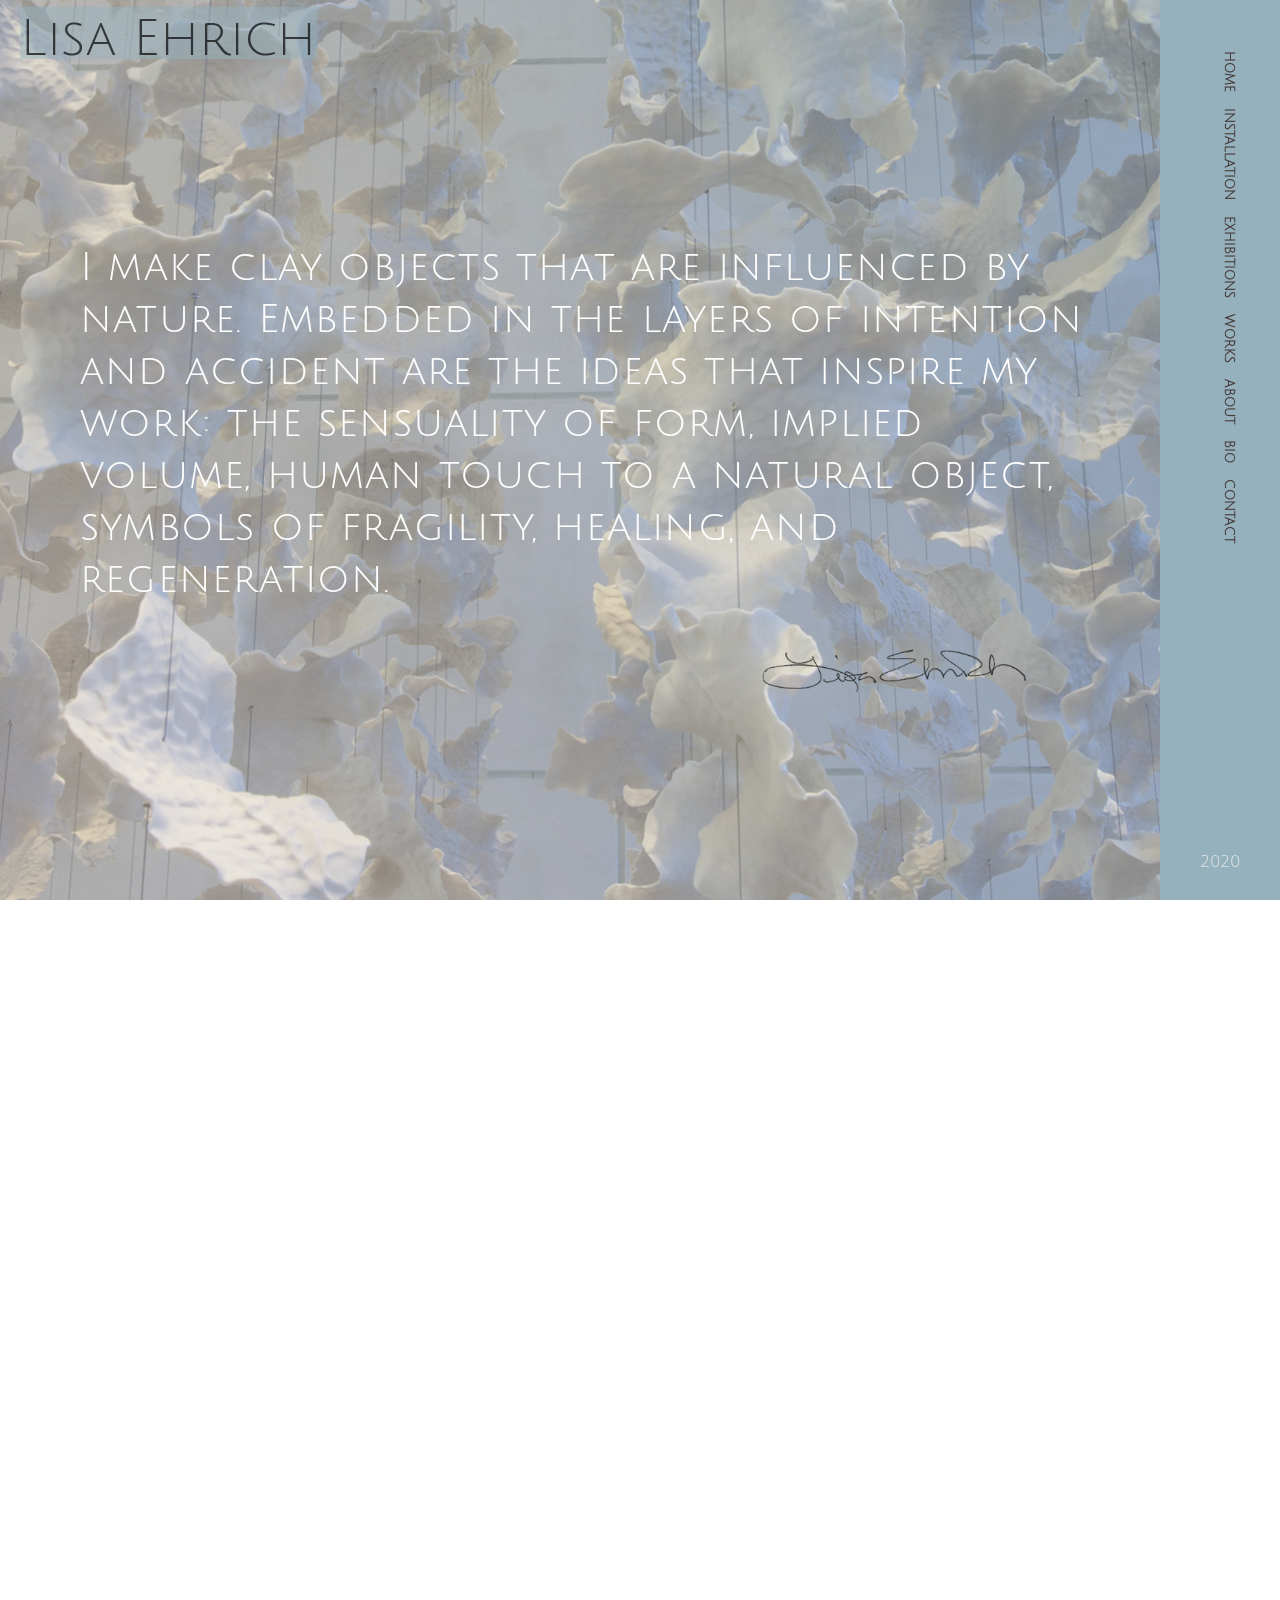
==== LisaEhrich/LisaEhrich/index.html @ 4a89b03b "replace black-cloud" ====
﻿<!DOCTYPE html>
<html lang="en">
<head>
    <meta charset="utf-8">
    <meta name="apple-mobile-web-app-capable" content="yes" />
    <meta name="viewport" content="width=device-width, initial-scale=1, maximum-scale=1.0, user-scalable=no">
    <link rel="shortcut icon" href="favicon.png" />
    <link href="apple-touch-icon-120x120.png" rel="apple-touch-icon" sizes="120x120" />
    <link href="css/swiper.min.css" rel="stylesheet" type="text/css" />
    <link href="css/jquery.fullpage.min.css" rel="stylesheet" type="text/css" />
    <link href="https://fonts.googleapis.com/css?family=Julius+Sans+One|Quicksand" rel="stylesheet">
    <link href="css/newstyle-copy.css" rel="stylesheet" type="text/css" />
    <title>Lisa Ehrich ~ Ceramic Artist</title>
</head>
<body class="onepagev6">
    <div class="preload"></div>
    <header class="header right-style">
        <a href="index.html" class="logo-left"><img src="img/LE/lisaehrich-logo-new.png" alt="Lisa Ehrich ~ Ceramic Artist logo" /></a>
        <div class="burger vertical-align"><i></i></div>
        <div class="header-wrap">
            <nav class="right-navigation">
                <div class="transform-wrap">
                    <ul class="menu-scrol">
                        <li><a href="#home" data-rel="0">home</a></li>
                        <li><a href="#falling" data-rel="1">installation</a></li>
                        <li><a href="#exhibits" data-rel="2">exhibitions</a></li>
                        <li><a href="#works" data-rel="3">works</a></li>
                        <li><a href="#about" data-rel="4">about</a></li>
                        <li><a href="#bio" data-rel="5">bio</a></li>
                        <li><a href="#contact" data-rel="6">contact</a></li>
                    </ul>
                </div>
                <div class="copy"><span>2020</span></div>
            </nav>
        </div>
    </header>
    <section class="full-section-wrap wrapper-full-scroll">
        <section class="home-section full-section full-scroll-section active" id="home" data-rel="0">
            <div class="bg home-layer" style="background-image: url(img/LE/fall-home-02.jpg)" alt="falling leaves sculpture by Lisa Ehrich"></div>
            <div class="vertical-align full">
                <div class="full-main-title">
                    <h1 class="title-h1">
                        I make clay objects that are influenced by nature. Embedded in the layers of intention and accident are the ideas that inspire my work: the sensuality of form, implied volume, human touch to a natural object, symbols of fragility, healing, and regeneration.
                        <br /> <span class="signature"><img src="img/LE/signature.png" /></span>
                    </h1>
                </div>
            </div>
        </section>
        <section class="installation-section full-section full-scroll-section" id="falling" data-rel="1">
            <div class="top-baner main-content no-margin slider-swiching">
                <div class="close-nav-bar type-2 vertical-align"><i></i></div>
                <div class="single2-desc single-desc vertical-align">
                    <h2 class="title">"Falling"<br /> Large Scale Installation</h2>
                    <div class="simple-text sm">
                        <p>4,000+ porcelain leaves / sculpture commissioned by Craig Hall for an office building in Frisco, TX.</p>
                    </div>
                    <div class="project-author">Photos by Harrison Evans</div>
                </div>
                <div class="sliders-wrapp">
                    <ul class="tab-links single2-point">
                        <li class="slide-swich active"><img src="img/LE/fall-install-02.jpg" alt="falling installation"></li>
                        <li class="slide-swich"><img src="img/LE/fall-install-04.jpg" alt="falling installation"></li>
                        <li class="slide-swich"><img src="img/LE/fall-install-10.jpg" alt="falling installation"></li>
                    </ul>
                    <div class="swiper-container single2-slider full-h container-swich swich-parent" data-mode="vertical" data-scroll="1" data-autoplay="0" data-effect="slide" data-slides-per-view="1" data-loop="0" data-speed="800" data-center="0">
                        <div class="swiper-wrapper">
                            <div class="swiper-slide">
                                <div class="row-lg row">
                                    <div class="col-50 col">
                                        <div class="single-slide">
                                            <div class="bg" style="background-image: url(img/LE/fall-install-01.jpg)"></div>
                                        </div>
                                    </div>
                                    <div class="col-50 col">
                                        <div class="single-slide">
                                            <div class="bg" style="background-image: url(img/LE/fall-install-02.jpg)"></div>
                                        </div>
                                    </div>
                                </div>
                            </div>
                            <div class="swiper-slide">
                                <div class="row-lg row">
                                    <div class="col-50 col">
                                        <div class="single-slide">
                                            <div class="bg" style="background-image: url(img/LE/fall-install-04.jpg)"></div>
                                        </div>
                                    </div>
                                    <div class="col-50 col">
                                        <div class="single-slide">
                                            <div class="bg" style="background-image: url(img/LE/fall-install-06.jpg)"></div>
                                        </div>
                                    </div>
                                </div>
                            </div>
                            <div class="swiper-slide">
                                <div class="row-lg row">
                                    <div class="col-50 col">
                                        <div class="single-slide">
                                            <div class="bg" style="background-image: url(img/LE/fall-install-06.jpg)"></div>
                                        </div>
                                    </div>
                                    <div class="col-50 col">
                                        <div class="single-slide">
                                            <div class="bg" style="background-image: url(img/LE/fall-install-10.jpg)"></div>
                                        </div>
                                    </div>
                                </div>
                            </div>
                         </div>
                    </div>
                </div>
            </div>
        </section>
        <section class="project-section full-section full-scroll-section" id="exhibits" data-rel="2">
            <div class="main-content no-padd">
                <div class="exhibit-container">
                    <div class="exhibit-wrap">
                        <div class="exhibit-desc single-desc">
                            <div class="property">"Life Cycle"</div>
                            <div class="sub-title">Porcelain Leaves / sculpture</div>
                            <h2 class="title">2.2.2. Seoul-Dallas-Seoul</h2>
                            <div class="sub-title">Tong-In Gallery, Seoul, Korea</div>
                            <div class="artist">Keun Joong Kim + Sun Doo Kim <br />Lisa Ehrich + Rick Mawell<br />Hyun Ju Chung + Chong Keun Chu</div>
                        </div>
                        <div class="exhibit-showcase">
                            <div class="col-100 col"> 
                                <div class="exhibit-image wide">
                                    <div class="bg" style="background-image: url(img/LE/Life-Cycle222-wide-2.jpg);"></div>
                                </div>
                            </div>
                            <div class="col-50 col">
                                <div class="exhibit-image">
                                    <div class="bg" style="background-image: url(img/LE/lifecycle-01.jpg);"></div>
                                 </div>
                            </div>
                            <div class="col-50 col">
                                <div class="exhibit-image">
                                     <div class="bg" style="background-image: url(img/LE/lifecycle-02.jpg);"></div>
                                 </div>
                             </div>
                        </div>
                    </div>
                    <div class="exhibit-wrap">
                        <div class="exhibit-desc single-desc">
                            <h2 class="title">Season of Change</h2>
                            <div class="sub-title">Porcelain & Stoneware</div>
                            <div class="exhibit-size">9' x 6' x 7"</div>
                        </div>
                        <div class="exhibit-showcase">
                            <div class="col-40 col">
                                <div class="exhibit-image">
                                    <div class="bg" style="background-image: url(img/LE/season-change-01.jpg);"></div>
                                </div>
                            </div>
                            <div class="col-60 col">
                                <div class="exhibit-image">
                                    <div class="bg" style="background-image: url(img/LE/season-change-02.jpg);"></div>
                                </div>
                            </div>
                        </div>
                    </div>
                    <div class="exhibit-wrap">
                        <div class="exhibit-desc single-desc">
                            <h2 class="title">Drawing from Nature</h2>
                            <div class="sub-title">Porcelain & Steel Band</div>
                            <div class="exhibit-size">11' x 2' x 2'</div>
                        </div>
                        <div class="exhibit-showcase">
                            <div class="col-50 col">
                                <div class="exhibit-image">
                                    <div class="bg" style="background-image: url(img/LE/drawing-nature-01.jpg);"></div>
                                </div>
                            </div>
                            <div class="col-50 col">
                                <div class="exhibit-image">
                                    <div class="bg" style="background-image: url(img/LE/drawnature-detail2.jpg);"></div>
                                </div>
                            </div>
                        </div>
                    </div>
                    <div class="exhibit-wrap">
                        <div class="exhibit-desc single-desc">
                            <h2 class="title">Black Cloud</h2>
                            <div class="sub-title">Black Stoneware</div>
                            <div class="exhibit-size">6.5' x 38" x 9"</div>
                        </div>
                        <div class="exhibit-showcase">
                            <div class="col-30 col">
                                <div class="exhibit-image">
                                    <div class="bg" style="background-image: url(img/LE/black-cloud-10.jpg);"></div>
                                </div>
                            </div>
                            <div class="col-30 col">
                                <div class="exhibit-image">
                                    <div class="bg" style="background-image: url(img/LE/black-cloud-11.jpg);"></div>
                                </div>
                            </div>
                            <div class="col-30 col">
                                <div class="exhibit-image">
                                    <div class="bg" style="background-image: url(img/LE/black-cloud-12.jpg);"></div>
                                </div>
                            </div>
                        </div>
                    </div>
                </div>
            </div>
        </section>
        <section class="works-section full-section full-scroll-section" id="works" data-rel="3">
            <div class="main-content no-padd">
                <div class="container">
                    <div class="title-counter no-padd">
                        <h4 class="h4 title">Works</h4>
                        <div class="sub-title">< < swipe on images > ></div>
                    </div>
                </div>
                <div class="main-list-content">
                    <div class="slider-list-container first-list">
                        <div class="slider-list-desc">
                            <div class="title">Leaf Vessels</div>
                        </div>
                        <div class="slider-list-gallery">
                            <div class="swiper-container project-list" data-mode="horizontal" data-scroll="0" data-autoplay="0" data-effect="slide" data-slides-per-view="auto" data-loop="0" data-speed="800" data-center="0">
                                <div class="swiper-wrapper">
                                    <div class="swiper-slide">
                                        <div class="project-item-wide">
                                            <div class="bg" style="background-image: url(img/LE/leaf-01.jpg)">
                                                <div class="vertical-align full"></div>
                                            </div>
                                        </div>
                                    </div>
                                    <div class="swiper-slide">
                                        <div class="project-item-wide">
                                            <div class="bg" style="background-image: url(img/LE/leaf-04.jpg)">
                                                <div class="vertical-align full"></div>
                                            </div>
                                        </div>
                                    </div>
                                    <div class="swiper-slide">
                                        <div class="project-item-2">
                                            <div class="bg" style="background-image: url(img/LE/leaf-05.jpg)">
                                                <div class="vertical-align full"></div>
                                            </div>
                                        </div>
                                    </div>
                                    <div class="swiper-slide">
                                        <div class="project-item-wide">
                                            <div class="bg" style="background-image: url(img/LE/leaf-10.jpg)">
                                                <div class="vertical-align full"></div>
                                            </div>
                                        </div>
                                    </div>
                                    <div class="swiper-slide">
                                        <div class="project-item-wide">
                                            <div class="bg" style="background-image: url(img/LE/leaf-11.jpg)">
                                                <div class="vertical-align full"></div>
                                            </div>
                                        </div>
                                    </div>
                                    <div class="swiper-slide">
                                        <div class="project-item-wide">
                                            <div class="bg" style="background-image: url(img/LE/leaf-12.jpg)">
                                                <div class="vertical-align full"></div>
                                            </div>
                                        </div>
                                    </div>
                                    <div class="swiper-slide">
                                        <div class="project-item-wide">
                                            <div class="bg" style="background-image: url(img/LE/leaf-13.jpg)">
                                                <div class="vertical-align full"></div>
                                            </div>
                                        </div>
                                    </div>
                                    <div class="swiper-slide">
                                        <div class="project-item-wide">
                                            <div class="bg" style="background-image: url(img/LE/leaf-14.jpg)">
                                                <div class="vertical-align full"></div>
                                            </div>
                                        </div>
                                    </div>
                                    <div class="swiper-slide">
                                        <div class="project-item-wide">
                                            <div class="bg" style="background-image: url(img/LE/leaf-15.jpg)">
                                                <div class="vertical-align full"></div>
                                            </div>
                                        </div>
                                    </div>
                                    <div class="swiper-slide">
                                        <div class="project-item-wide">
                                            <div class="bg" style="background-image: url(img/LE/leaf-16.jpg)">
                                                <div class="vertical-align full"></div>
                                            </div>
                                        </div>
                                    </div>
                                    <div class="swiper-slide">
                                        <div class="project-item-2">
                                            <div class="bg" style="background-image: url(img/LE/leaf-19.jpg)">
                                                <div class="vertical-align full"></div>
                                            </div>
                                        </div>
                                    </div>
                                    <div class="swiper-slide">
                                        <div class="project-item-wide">
                                            <div class="bg" style="background-image: url(img/LE/leaf-17.jpg)">
                                                <div class="vertical-align full"></div>
                                            </div>
                                        </div>
                                    </div>
                                    <div class="swiper-slide">
                                        <div class="project-item-wide">
                                            <div class="bg" style="background-image: url(img/LE/leaf-18.jpg)">
                                                <div class="vertical-align full"></div>
                                            </div>
                                        </div>
                                    </div>
                                    <div class="swiper-slide">
                                        <div class="project-item-wide">
                                            <div class="bg" style="background-image: url(img/LE/leaf-20.jpg)">
                                                <div class="vertical-align full"></div>
                                            </div>
                                        </div>
                                    </div>
                                    <div class="swiper-slide">
                                        <div class="project-item-wide">
                                            <div class="bg" style="background-image: url(img/LE/leaf-21.jpg)">
                                                <div class="vertical-align full"></div>
                                            </div>
                                        </div>
                                    </div>
                                    <div class="swiper-slide">
                                        <div class="project-item-wide">
                                            <div class="bg" style="background-image: url(img/LE/leaf-22.jpg)">
                                                <div class="vertical-align full"></div>
                                            </div>
                                        </div>
                                    </div>
                                    <div class="swiper-slide">
                                        <div class="project-item-wide">
                                            <div class="bg" style="background-image: url(img/LE/leaf-23.jpg)">
                                                <div class="vertical-align full"></div>
                                            </div>
                                        </div>
                                    </div>
                                    <div class="swiper-slide">
                                        <div class="project-item-wide">
                                            <div class="bg" style="background-image: url(img/LE/leaf-24.jpg)">
                                                <div class="vertical-align full"></div>
                                            </div>
                                        </div>
                                    </div>
                                    <div class="swiper-slide">
                                        <div class="project-item-wide">
                                            <div class="bg" style="background-image: url(img/LE/leaf-25.jpg)">
                                                <div class="vertical-align full"></div>
                                            </div>
                                        </div>
                                    </div>
                                </div>
                                <div class="pagination"></div>
                            </div>
                        </div>
                    </div>
                    <div class="slider-list-container">
                        <div class="slider-list-desc">
                            <div class="title">Sculptures</div>
                        </div>
                        <div class="slider-list-gallery">
                            <div class="swiper-container project-list" data-mode="horizontal" data-scroll="0" data-autoplay="0" data-effect="slide" data-slides-per-view="auto" data-loop="0" data-speed="800" data-center="0">
                                <div class="swiper-wrapper">
                                    <div class="swiper-slide">
                                        <div class="project-item-tall">
                                            <div class="bg" style="background-image: url(img/LE/sculpture-06.jpg)">
                                                <div class="vertical-align full"></div>
                                            </div>
                                        </div>
                                    </div>
                                    <div class="swiper-slide">
                                        <div class="project-item-tall">
                                            <div class="bg" style="background-image: url(img/LE/sculpture-07.jpg)">
                                                <div class="vertical-align full"></div>
                                            </div>
                                        </div>
                                    </div>
                                    <div class="swiper-slide">
                                        <div class="project-item-tall">
                                            <div class="bg" style="background-image: url(img/LE/sculpture-09.jpg)">
                                                <div class="vertical-align full"></div>
                                            </div>
                                        </div>
                                    </div>
                                    <div class="swiper-slide">
                                        <div class="project-item-tall">
                                            <div class="bg" style="background-image: url(img/LE/sculpt-16.jpg)">
                                                <div class="vertical-align full"></div>
                                            </div>
                                        </div>
                                    </div>
                                    <div class="swiper-slide">
                                        <div class="project-item-tall">
                                            <div class="bg" style="background-image: url(img/LE/sculpt-17.jpg)">
                                                <div class="vertical-align full"></div>
                                            </div>
                                        </div>
                                    </div>
                                    <div class="swiper-slide">
                                        <div class="project-item-tall">
                                            <div class="bg" style="background-image: url(img/LE/sculpt-18.jpg)">
                                                <div class="vertical-align full"></div>
                                            </div>
                                        </div>
                                    </div>
                                </div>
                                <div class="pagination"></div>
                            </div>
                            <div class="swiper-container project-list" data-mode="horizontal" data-scroll="0" data-autoplay="0" data-effect="slide" data-slides-per-view="auto" data-loop="0" data-speed="800" data-center="0">
                                <div class="swiper-wrapper">
                                    <div class="swiper-slide">
                                        <div class="project-item-wide">
                                            <div class="bg" style="background-image: url(img/LE/rocks-14.jpg)">
                                                <div class="vertical-align full"></div>
                                            </div>
                                        </div>
                                    </div>
                                    <div class="swiper-slide">
                                        <div class="project-item-2">
                                            <div class="bg" style="background-image: url(img/LE/rocks-03.jpg)">
                                                <div class="vertical-align full"></div>
                                            </div>
                                        </div>
                                    </div>
                                    <div class="swiper-slide">
                                        <div class="project-item-2">
                                            <div class="bg" style="background-image: url(img/LE/rocks-05.jpg)">
                                                <div class="vertical-align full"></div>
                                            </div>
                                        </div>
                                    </div>
                                    <div class="swiper-slide">
                                        <div class="project-item-wide">
                                            <div class="bg" style="background-image: url(img/LE/rocks-12.jpg)">
                                                <div class="vertical-align full"></div>
                                            </div>
                                        </div>
                                    </div>
                                    <div class="swiper-slide">
                                        <div class="project-item-wide">
                                            <div class="bg" style="background-image: url(img/LE/rocks-13.jpg)">
                                                <div class="vertical-align full"></div>
                                            </div>
                                        </div>
                                    </div>
                                    <div class="swiper-slide">
                                        <div class="project-item-wide">
                                            <div class="bg" style="background-image: url(img/LE/rocks-11.jpg)">
                                                <div class="vertical-align full"></div>
                                            </div>
                                        </div>
                                    </div>
                                    <div class="swiper-slide">
                                        <div class="project-item-wide">
                                            <div class="bg" style="background-image: url(img/LE/rocks-04.jpg)">
                                                <div class="vertical-align full"></div>
                                            </div>
                                        </div>
                                    </div>
                                </div>
                                <div class="pagination"></div>
                            </div>
                        </div>
                    </div>
                    <div class="slider-list-container">
                        <div class="slider-list-desc">
                            <div class="title">Wall Sculpture</div>
                        </div>
                        <div class="slider-list-gallery">
                            <div class="swiper-container project-list" data-mode="horizontal" data-scroll="0" data-autoplay="0" data-effect="slide" data-slides-per-view="auto" data-loop="0" data-speed="800" data-center="0">
                                <div class="swiper-wrapper">
                                    <div class="swiper-slide">
                                        <div class="project-item-tall">
                                            <div class="bg" style="background-image: url(img/LE/sculpture-03.jpg)">
                                                <div class="vertical-align full"></div>
                                            </div>
                                        </div>
                                    </div>
                                    <div class="swiper-slide">
                                        <div class="project-item-tall">
                                            <div class="bg" style="background-image: url(img/LE/sculpture-04.jpg)">
                                                <div class="vertical-align full"></div>
                                            </div>
                                        </div>
                                    </div>
                                    <div class="swiper-slide">
                                        <div class="project-item-tall">
                                            <div class="bg" style="background-image: url(img/LE/sculpture-05.jpg)">
                                                <div class="vertical-align full"></div>
                                            </div>
                                        </div>
                                    </div>
                                    <div class="swiper-slide">
                                        <div class="project-item-tall">
                                            <div class="bg" style="background-image: url(img/LE/wall-sculpt-03.jpg)">
                                                <div class="vertical-align full"></div>
                                            </div>
                                        </div>
                                    </div>
                                    <div class="swiper-slide">
                                        <div class="project-item-wide">
                                            <div class="bg" style="background-image: url(img/LE/wall-sculpt-01.jpg)">
                                                <div class="vertical-align full"></div>
                                            </div>
                                        </div>
                                    </div>
                                    <div class="swiper-slide">
                                        <div class="project-item-wide">
                                            <div class="bg" style="background-image: url(img/LE/wall-sculpt-02.jpg)">
                                                <div class="vertical-align full"></div>
                                            </div>
                                        </div>
                                    </div>
                                    <div class="swiper-slide">
                                        <div class="project-item-wide">
                                            <div class="bg" style="background-image: url(img/LE/wall-sculpt-05.jpg)">
                                                <div class="vertical-align full"></div>
                                            </div>
                                        </div>
                                    </div>
                                    <div class="pagination hidden"></div>
                                </div>
                                <div class="pagination"></div>
                            </div>
                        </div>
                    </div>
                    <div class="slider-list-container">
                        <div class="slider-list-desc">
                            <div class="title">Double Walled Vessels</div>
                        </div>
                        <div class="slider-list-gallery">
                            <div class="swiper-container project-list" data-mode="horizontal" data-scroll="0" data-autoplay="0" data-effect="slide" data-slides-per-view="auto" data-loop="0" data-speed="800" data-center="0">
                                <div class="swiper-wrapper">
                                    <div class="swiper-slide">
                                        <div class="project-item-2">
                                            <div class="bg" style="background-image: url(img/LE/dwbowl-01.jpg)">
                                                <div class="vertical-align full"></div>
                                            </div>
                                        </div>
                                    </div>
                                    <div class="swiper-slide">
                                        <div class="project-item-2">
                                            <div class="bg" style="background-image: url(img/LE/dwbowl-02.jpg)">
                                                <div class="vertical-align full"></div>
                                            </div>
                                        </div>
                                    </div>
                                    <div class="swiper-slide">
                                        <div class="project-item-2">
                                            <div class="bg" style="background-image: url(img/LE/dwbowl-03.jpg)">
                                                <div class="vertical-align full"></div>
                                            </div>
                                        </div>
                                    </div>
                                    <div class="swiper-slide">
                                        <div class="project-item-2">
                                            <div class="bg" style="background-image: url(img/LE/dwbowl-04.jpg)">
                                                <div class="vertical-align full"></div>
                                            </div>
                                        </div>
                                    </div>
                                    <div class="swiper-slide">
                                        <div class="project-item-2">
                                            <div class="bg" style="background-image: url(img/LE/dwbowl-05.jpg)">
                                                <div class="vertical-align full"></div>
                                            </div>
                                        </div>
                                    </div>
                                    <div class="swiper-slide">
                                        <div class="project-item-2">
                                            <div class="bg" style="background-image: url(img/LE/dwbowl-06.jpg)">
                                                <div class="vertical-align full"></div>
                                            </div>
                                        </div>
                                    </div>
                                    <div class="swiper-slide">
                                        <div class="project-item-2">
                                            <div class="bg" style="background-image: url(img/LE/dwbowl-07.jpg)">
                                                <div class="vertical-align full"></div>
                                            </div>
                                        </div>
                                    </div>
                                    <div class="swiper-slide">
                                        <div class="project-item-2">
                                            <div class="bg" style="background-image: url(img/LE/sculpt-15.jpg)">
                                                <div class="vertical-align full"></div>
                                            </div>
                                        </div>
                                    </div>
                                    <div class="swiper-slide">
                                        <div class="project-item-2">
                                            <div class="bg" style="background-image: url(img/LE/sculpt-13.jpg)">
                                                <div class="vertical-align full"></div>
                                            </div>
                                        </div>
                                    </div>
                                    <div class="swiper-slide">
                                        <div class="project-item-2">
                                            <div class="bg" style="background-image: url(img/LE/sculpt-14.jpg)">
                                                <div class="vertical-align full"></div>
                                            </div>
                                        </div>
                                    </div>
                                    <div class="swiper-slide">
                                        <div class="project-item-2">
                                            <div class="bg" style="background-image: url(img/LE/sculpt-12.jpg)">
                                                <div class="vertical-align full"></div>
                                            </div>
                                        </div><div class="swiper-scrollbar"></div>
                                    </div>
                                </div>
                                <div class="pagination"></div>
                            </div>
                        </div>
                    </div>
                </div>
            </div>
        </section>
        <section class="about-section full-section full-scroll-section" id="about" data-rel="4">
            <div class="bg about-layer" style="background-image: url(img/LE/about-bg-01.jpg);background-position:left bottom;"></div>
            <div class="full-about-item vertical-align">
                <p>I make clay objects that are influenced by nature. Embedded in the layers of intention and accident are the ideas that inspire my work: the sensuality of form, implied volume, human touch to a natural object, symbols of fragility, healing, and regeneration.</p>
                <p>My experience of working with clay cannot be separated from my life experience which includes a passion for research and travel. My eyes, head, and spirit have been filled with the images of a ceramic world that include ancient skills, timeless forms, conceptual and symbolic content. Italian niches, Stonehenge, the Canadian Rockies, my backyard garden and much more reside in my subconscious well that feeds my imagery and symbolism.</p>
                <p>I move from throwing to handbuilding seeking the process that best actualizes the ideas that emerge.  My surfaces are intended to reveal the form, to feel like the skin of an object, appearing as a natural consequence of its being. I focus on atmospheric firings to achieve the desired effects and often use sandblasting a final step. A medley of other materials is sometimes employed to complete a concept which results in a visually poetic combination.
                    <span class="signature">
                        <img src="img/LE/signature-sm.png" alt="Lisa Ehrich signature">
                    </span>
                </p>
            </div>
        </section>
        <section class="bio-section full-section full-scroll-section" id="bio" data-rel="5">
            <div class="main-baner-full">
                <div class="main-baner-align padd-bottom">
                    <div class="cell-view">
                        <div class="mobile-toggle-slide service-toggle">
                            <div class="slide-lidt-text"><span>Cirruculum Vitae</span><i class="fa-down-open-big"></i></div>
                            <ul class="service-nav slide-toggle-list">
                                <li class="active"><span></span>Education</li>
                                <li>Exhibitions</li>
                                <li>Workshops</li>
                                <li>Publications</li>
                            </ul>
                        </div>
                    </div>
                    <div class="scrol-section-wrap">
                        <div class="scrol-section first">
                            <div class="column-50 left bg-col" style="min-height:600px;">
                                <div class="bg" style="background-image: url(img/LE/circleleaves.jpg)"><div class="layer-bg-1"></div></div>
                                <div class="service-caption vertical-align">
                                    <span class="sub-title">curriculum vitae</span>
                                    <h2 class="h3 title">Lisa Ehrich</h2>
                                    <span class="sub-title">lisaehrich@yahoo.com<br />Dallas, TX</span>
                                </div>
                            </div>
                            <div class="column-50 bg-grey right text-col">
                                <div class="service-desc">
                                    <div class="cell-view">
                                        <div class="simple-text">
                                            <span class="sub-title">Education</span>
                                            <p>1981 - MFA, University of North Texas, Denton, TX</p>
                                            <p>1978 - BFA, University of Texas, Austin, TX</p>
                                            <span class="sub-title">Teaching Experience</span>
                                            <p>1983-Present - Brookhaven College, Dallas - Chair/Faculty, School of the Arts</p>
                                            <p>1981-1982 - Tarrant Community College - Adjunct Faculty, Fine Arts </p>
                                            <p>1979-1981 - University of North Texas - Teaching Associate, Fine Arts</p>
                                            <span class="sub-title">Teaching Experience - Field Courses &amp; Abroad</span>
                                            <p>2017	- La Meridiana, Certaldo, Italy, Thrown and Altered Porcelain</p>
                                            <p>2015	- La Meridiana, Certaldo, Italy, From the Wall to the Table: Terracotta Workshop</p>
                                            <p>2013	- La Meridiana, Certaldo, Italy, Garden Objects: Terracotta Workshop</p>
                                            <p>2002 - Vermont Carving and Sculpture Studio, Rutland, VT: Figurative Clay Sculpture</p>
                                            <p>2001 - Vermont Carving and Sculpture Studio, Rutland, VT: Marble Carving</p>
                                            <p>1996 - New Mexico Field Course, Santa Fe, NM: Ceramics</p>
                                            <p>1988 - British Field Course, London & environs: Drawing</p>
                                            <p>1985 - Italian Field Course, Rome & environs: Drawing</p>
                                        </div>
                                    </div>
                                </div>
                            </div>
                        </div>
                        <div class="scrol-section">
                            <div class="column-50 right bg-col">
                                <div class="bg" style="background-image: url(img/LE/bio-exhibit.jpg)"><div class="layer-bg-1"></div></div>
                                <div class="service-caption vertical-align">
                                    <span class="sub-title">curriculum vitae</span>
                                    <h2 class="h3 title">Selected Exhibitions &amp; Commissions</h2>
                                </div>
                            </div>
                            <div class="column-50 bg-grey left text-col">
                                <div class="service-desc">
                                    <div class="cell-view">
                                        <div class="simple-text">
                                            <p>2018<br />2.2.2 Seoul-Dallas_Seoul, Mary Tomas Gallery, Dallas, TX</p>
                                            <p>2.2.2 Seoul-Dallas_Seoul, Tong-In Gallery, Seoul, Korea</p>
                                            <p>2017<br />Craig Hall Commission, Installation, Frisco TX</p>
                                            <p>Latino Cultural Center, Dallas, TX</p>
                                            <p> Griffin Street Studios, Maxwell Studio, Dallas, TX</p>
                                            <p> 2016<br />Art of the Pot, Cera-mix Studio, Austin, TX</p>
                                            <p> Griffin Street Studios, Maxwell Studio, Dallas, TX</p>
                                            <p>2015<br />Clay Invitational, New Bedford Museum of Art, New Bedford, CT</p>
                                            <p>Modartist Gallery, Dallas TX</p>
                                            <p>Couples, Bath House Gallery, Dallas, TX</p>
                                            <p>Griffin Street Studios, Maxwell Studio, Dallas, TX</p>
                                            <p>2014<br />Woodfired, Crat Guild of Dallas, Addison, TX</p>
                                            <p>20th Anniversary Exhibition, McKinney Avenue Contemporary, Dallas, TX </p>
                                            <p>Texas Jewish Art Association, Jewish Community Center, Dallas, TX</p>
                                            <p>Griffin Street Open Studios, Maxwell Studio, Dallas, TX</p>
                                            <p>2013<br />Stoked in Texas, NCECA, Houston, TX</p>
                                            <p>Meadows Gallery, University of Texas, Tyler, TX</p>
                                            <p>Griffin Street Studios, Maxwell Studio, Dallas, TX</p>
                                        </div>
                                    </div>
                                </div>
                            </div>
                        </div>
                        <div class="scrol-section">
                            <div class="column-50 right bg-col">
                                <div class="bg" style="background-image: url(img/LE/bio-studio.jpg)"><div class="layer-bg-1"></div></div>
                                <div class="service-caption vertical-align text-right">
                                    <span class="sub-title">curriculum vitae</span>
                                    <h2 class="h3 title">
                                        Guest Artist Workshops<br />
                                        &amp; Residency
                                    </h2>
                                </div>
                            </div>
                            <div class="column-50 bg-grey left text-col">
                                <div class="service-desc">
                                    <div class="cell-view">
                                        <div class="simple-text">
                                            <span class="sub-title">Guest Artist Workshops and Residency</span>
                                            <p>2011 - Watershed Center for Ceramic Arts - Newcastle, Maine</p>
                                            <p>2008 - University of Texas, Tyler - Ceramics</p>
                                            <p>2003 - SMU, Dallas, TX - Ceramics</p>
                                            <p>2001 - Collin County Community College, Plano, TX - Ceramics</p>
                                            <p>1997 - University of Texas, Tyler, TX - Ceramics</p>
                                            <p>1989 - Paris Junior College, Paris, TX - Ceramics</p>
                                        </div>
                                    </div>
                                </div>
                            </div>
                        </div>
                        <div class="scrol-section">
                            <div class="column-50 left bg-col">
                                <div class="bg" style="background-image: url(img/LE/pub-bg.jpg)"><div class="layer-bg-1"></div></div>
                                <div class="service-caption vertical-align text-right">
                                    <span class="sub-title">curriculum vitae</span>
                                    <h2 class="h3 title">Publications</h2>
                                </div>
                            </div>
                            <div class="column-50 bg-grey right text-col">
                                <div class="service-desc">
                                    <div class="cell-view">
                                        <div class="simple-text">
                                            <div class="col-50 col left">
                                                <img src="img/LE/ceramics-master.jpg" alt="Lisa Ehrich artical in Ceramics, Mastering the Craft publication" />
                                                <h5 class="pub-caption">
                                                    Ceramics<br /> Mastering the Craft, Richard Zakin<br /> p.183, 2001
                                                </h5>
                                            </div>
                                            <div class="col-50 col right">
                                                <img src="img/LE/ceramics-urban.jpg" alt="Lisa Ehrich artical in Ceramics Monthly publication" />
                                                <h5 class="pub-caption">Ceramics Monthly<br />“Urban Wood Kiln"<br />p.35, Mar. 1999</h5>
                                            </div>
                                        </div>
                                        <div class="simple-text">
                                            <div class="col-50 col left">
                                                <img src="img/LE/new-ceramic-art.jpg" alt="Lisa Ehrich artical in The Best of New Ceramic Art publication" />
                                                <h5 class="pub-caption">The Best of New Ceramic Art<br />Hand Books, Inc.<br />p.18, 1997</h5>
                                            </div>
                                            <div class="col-50 col right">
                                                <img src="img/LE/hand-form-ceramics.jpg" alt="Lisa Ehrich artical in Hand Formed CeramicsCeramics, Mastering the Craft publication" />
                                                <h5 class="pub-caption">Hand Formed Ceramics <br />Richard Zakin<br />p.86, 1995 </h5>
                                            </div>
                                        </div>
                                        <div class="simple-text">
                                            <div class="col-50 col left">
                                                <img src="img/LE/ceramics-art.jpg" alt="Lisa Ehrich artical in Ceramics, Art & Perception publication" />
                                                <h5 class="pub-caption">
                                                    Ceramics, Art & Perception <br />
                                                    “NCECA Clay National”, Dec. 1993
                                                </h5>
                                            </div>
                                            <div class="col-50 col right">
                                            </div>
                                        </div>
                                    </div>
                                </div>
                            </div>
                        </div>
                    </div>
                </div>
            </div>
        </section>
        <section class="contact-section full-section full-scroll-section" id="contact" data-rel="6">
            <div class="main-baner-full">
                <div class="main-baner-align padd-botom">
                    <div class="scrol-section-wrap">
                        <div class="scrol-section first">
                            <div class="column-50 left" style="min-height:700px">
                                <div class="bg" style="background-image: url(img/LE/Lisa-pose-02.jpg);background-position:center;"></div>
                            </div>
                            <div class="column-50 right text-col">
                                <div class="contact-item">
                                    <div class="title-h2">
                                        <span> Email</span> <a href="mailto:lisaehrich@yahoo.com">lisaehrich@yahoo.com</a>
                                    </div>
                                    <div class="title-h2">
                                        I welcome your comments and inquiries.
                                    </div>
                                    <iframe src="https://docs.google.com/forms/d/e/1FAIpQLScxkjYQR0PmL29jWBE9NM-E3Q3Biq6ziUdkk-lXu4Kp386w2A/viewform?embedded=true" width="100%" height="900" frameborder="0" marginheight="0" marginwidth="0">Loading...</iframe>
                                </div>
                            </div>
                        </div>
                    </div>
                </div>
            </div>          
        </section>
    </section>
    <ul class="nav-page-pagination right">
        <li data-rel="0" class="active"><span></span></li>
        <li data-rel="1"><span></span></li>
        <li data-rel="2"><span></span></li>
        <li data-rel="3"><span></span></li>
        <li data-rel="4"><span></span></li>
        <li data-rel="5"><span></span></li>
        <li data-rel="6"><span></span></li>
    </ul>
    <script src="js/jquery.min.js"></script>
    <script src="js/swiper.jquery.min.js"></script>
    <script src="js/isotope.pkgd.min.js"></script>
    <script src="js/scrollreveal.min.js"></script>
    <script src="js/jquery.mousewheel.min.js"></script>
    <script src="js/all.js"></script>

</body>
</html>
---- LisaEhrich/LisaEhrich/css/newstyle-copy.css ----
html, body, div, span, applet, object, iframe, h1, h2, h3, h4, h5, h6, p, blockquote, pre, a, abbr, acronym, address, big, cite, code, del, dfn, em, img, ins, kbd, q, s, samp, small, strike, strong, sub, sup, tt, var, b, u, i, center, dl, dt, dd, ol, ul, li, fieldset, form, label, legend, table, caption, tbody, tfoot, thead, tr, th, td, article, aside, canvas, details, embed, figure, figcaption, footer, header, hgroup, menu, nav, output, ruby, section, summary, time, mark, audio, video { margin: 0; padding: 0; border: 0; font-size: 100%; font: inherit; vertical-align: baseline; }
/* HTML5 display-role reset for older browsers */
article, aside, details, figcaption, figure, footer, header, hgroup, menu, nav, section { display: block; }
body * { -webkit-text-size-adjust: none; box-sizing: border-box; }
	select::-ms-expand { display: none; }
a, a:link, a:visited, a:active, a:hover { cursor: pointer; text-decoration: none; outline: none; }
body { font-weight: normal; font-size: 14px; line-height: 1; }
ul, ol { list-style: none; }
b { font-weight: 700; }
/*---------------------------------------------*/
/* 1. BOOTSTRAP
/*--------------------------------------------------------*/
.container { margin-right: auto; margin-left: auto; padding-left: 15px; padding-right: 15px; }
.container-fluid { margin-right: auto; margin-left: auto; padding-left: 15px; padding-right: 15px; }
.row { margin-left: -15px; margin-right: -15px; }
.clearfix:before, .clearfix:after, .container:before, .container:after, .container-fluid:before, .container-fluid:after, .row:before, .row:after { content: " "; display: table; }
.clearfix:after, .container:after, .container-fluid:after, .row:after { clear: both; }
.center-block { display: block; margin-left: auto; margin-right: auto; }
.pull-right { float: right !important; }
.pull-left { float: left !important; }
.hide { display: none !important; }
.show { display: block !important; }
.invisible { visibility: hidden; }
.hidden { display: none !important; }
.affix { position: fixed; }
/*-------------------------------------------------------------------------------------------------------------------------------*/
/* 3. MIXINS*/
/*-------------------------------------------------------------------------------------------------------------------------------*/
.preload { position: fixed; left: 0px; top: 0px; width: 100%; height: 100%; background: #95b2be; z-index: 5000; }
.loader { width: 250px; height: 50px; line-height: 50px; text-align: center; position: absolute; top: 50%; left: 50%; transform: translate(-50%, -50%); -webkit-transform: translate(-50%, -50%); -ms-transform: translate(-50%, -50%); text-transform: uppercase; font-weight: 900; color: #7f7f7f; letter-spacing: 0.2em; }
	.loader::before, .loader::after { content: ""; display: block; width: 15px; height: 15px; background: #7f7f7f; position: absolute; animation: load .7s infinite alternate ease-in-out; -webkit-animation: load .7s infinite alternate ease-in-out; }
	.loader::before { top: 0; }
	.loader::after { bottom: 0; }
/*@keyframes load {
	0% { left: 0; height: 30px; width: 15px; }
	50% { height: 8px; width: 40px; }
	100% { left: 235px; height: 30px; width: 15px; }
}
@-webkit-keyframes load {
	0% { left: 0; height: 30px; width: 15px; }
	50% { height: 8px; width: 40px; }
	100% { left: 235px; height: 30px; width: 15px; }
}
@-moz-keyframes load {
	0% { left: 0; height: 30px; width: 15px; }
	50% { height: 8px; width: 40px; }
	100% { left: 235px; height: 30px; width: 15px; }
}
@-ms-keyframes load {
	0% { left: 0; height: 30px; width: 15px; }
	50% { height: 8px; width: 40px; }
	100% { left: 235px; height: 30px; width: 15px; }
}*/
/*-------------------------------------------------------------------------------------------------------------------------------*/
/* 4. TYPOGRAPHY*/
/*-------------------------------------------------------------------------------------------------------------------------------*/
body, html { width: 100%; }
body.full-h, html.full-h { height: 100%; }
body {font-family: 'Quicksand', sans-serif; color:#463b3b; }
body.overflow { overflow: hidden; }
/*.full-h { min-height: 100vmin; }*/
input, textarea { font-family: 'Quicksand', sans-serif; }
.font-type-1, .title i { font-family: 'Julius Sans One', sans-serif; }
.h4 { font-size: 50px; } 
.font-type-6, .onepagev6 { font-family: 'Quicksand', sans-serif; font-family: 'Julius Sans One', sans-serif; }
.simple-text { position: relative; }
.simple-text p { font-size: 16px; line-height: 22px; font-weight: 400; }
.service-caption .title, .service-caption .sub-title { text-shadow: 1px 1px #403d3d; }
.section { position: relative; }
.section-fullpage { position: relative; padding: 70px 0px 80px; }
.section-fullpage.full { height: 1080px; height: 100vmin; min-height: 800px; }
.full-h-section { height: 700px; height: 100vmin; min-height: 650px; }
.top-padd{ padding-top:30px; }
.content-bg { padding: 160px 0px 180px; position: relative; }
.main-baner-align { padding-top: 0px; position: relative; width: 100%; display: table; min-height:100vmin; height: 100%; }
/*-------------------------------------------------------------------------------------------------------------------------------*/
/* 5. HELP CLASSES*/
/*-------------------------------------------------------------------------------------------------------------------------------*/
.bg-grey { background: #dbdbdd; }
.bg-grey2 { background: #f1f1f1; }
.bg-turquois { background: #80a0af; }
.pos-absol, .bg, .service-layer, .layer-bg-1, .layer-bg-2, .layer-bg-3, .layer-bg-6, .layer-bg-7, .nav-menu > ul > li > a:before { position: absolute; left: 0px; top: 0px; width: 100%; height: 100%; }
.transition-def, .button-type-3 > span, .button-type-3 span:last-child:before, a, .nav-menu > ul > li > a:before, .close img, .close-item img, .nav-page-pagination.fixed-nav li span, .tumbs-item .slide-swich img { transition: all 0.35s ease-out; -webkit-transition: all 0.35s ease-out; -moz-transition: all 0.35s ease-out; }
.bg, .service-layer { overflow: hidden; background-position: 50% 50%; background-repeat: no-repeat; background-attachment: scroll; background-size: cover; backface-visibility: hidden; }
/*.single-slide .bg { background-size: cover; height: 100%; }*/
.bg.fix, .fix.service-layer { background-attachment: fixed; background-size: cover; }
.vertical-align { -webkit-transform: translateY(-50%); -moz-transform: translateY(-50%); -ms-transform: translateY(-50%); transform: translateY(-50%); top: 50%; position: absolute; } 
.vertical-align.full { left: 0px; width: 100%; text-align: center; }
.table-view { display: table; width: 100%; height: 100%; }
.cell-view { display: table-cell; vertical-align: middle; height: inherit; }
.clear { clear: both; overflow: hidden; height: 0px; font-size: 0px; display: block; }
.layer-bg-1 { background: rgba(209, 210, 215, 0.50); backface-visibility: hidden; }
.layer-bg-2 { background: rgba(49, 46, 73, 0.6); backface-visibility: hidden; }
.layer-bg-6 { background: rgba(43, 44, 56, 0.5); backface-visibility: hidden; }
.layer-bg-7 {  background: rgba(209, 210, 215, 0.20); backface-visibility: hidden; }
.col-white { color: #fff; }
.column-50 { width: 50%; position: relative; }
.align-parent { display: inline-block; vertical-align: middle; }
.full-h { height: 100%; }
.align-bottom { display: table-row; }
.vertical-wrap { font-size: 0px; }
.vertical-wrap > div[class*="col"] { display: inline-block; vertical-align: middle; position: relative; float: none; }
/************************/
/* 6. SLIDER STYLES*/
/*-------------------------------------------------------------------------------------------------------------------------------*/
.full-h .swiper-container { height: 100%; }
.swiper-wrapper { cursor: url(../img/drag.png) 16 16, ew-resize !important; }
.swiper-wrapper { max-height: 100vh !important; }
.pagination { text-align: center; position: absolute; bottom: 15px; left: 0px; width: 100%; z-index: 5; }
.swiper-pagination-bullet { position: relative; display: inline-block; width: 10px; height: 10px; background: #7f7f7f; margin: 0px 4px; opacity: 1; }
.swiper-container-horizontal > .swiper-pagination-bullets .swiper-pagination-bullet { margin: 0px 4px; }
.swiper-pagination-bullet-active { background: #fff; }
.pagination.hidden { display: none; }
.style-type-1 i { display: none; }
.sliders-wrapp { height: 100%; }
/*-------------------------------------*/
/* 9. HEADER*/
/*------------------------------------*/
.style-fullpage.header.bg-scroll { background: #484848; }
.scroll-hidden { -webkit-transition: all 0.35s ease-out 0.35s; -moz-transition: all 0.35s ease-out 0.35s; transition: all 0.35s ease-out 0.35s; }
.scroll-hidden.active { -webkit-transform: translateY(-100%); -moz-transform: translateY(-100%); -ms-transform: translateY(-100%); transform: translateY(-100%); }
.logo-mobile, .open-menu { display: none; }
.header-wrap { position: relative; margin: 0px 90px; height: 100%; }

nav li { position: relative; }
.nav-menu > ul > li { position: relative; display: inline-block; margin: 0px 8px; padding: 5px 0px; }
.nav-menu > ul > li span { position: relative; z-index: 1; }
.nav-menu > ul > li a { display: block; font-size: 13px; color: #4d4d4e; text-transform: uppercase; font-weight: 700; letter-spacing: 1.4px; padding: 5px 10px; line-height: 13px; position: relative; overflow: hidden; }
.nav-menu > ul > li > a:before { content: ''; background: #7f7f7f; -webkit-transform: translateX(-110%); -moz-transform: translateX(-110%); -ms-transform: translateX(-110%); transform: translateX(-110%); }
.nav-menu ul > li.active > a, .nav-menu ul > li:hover > a { color: #fff; background-color: #7f7f7f; }
.nav-menu ul > li.active > a:before, .nav-menu ul > li:hover > a:before { -webkit-transform: translateX(0%); -moz-transform: translateX(0%); -ms-transform: translateX(0%); transform: translateX(0%); }
.header.style-center nav { position: relative; padding: 29px 0px; display: inline-block; }
.logo { left: 0px; width: 102px; }
.logo img { width: 100%; height: auto; }
.header-icon { right: 0px; }
.header-icon a { position: relative; float: left; margin: 0px 0px 0px 10px; }
.header-icon a span { width: 14px; height: 14px; line-height: 14px; position: absolute; right: -5px; bottom: -3px; background: #888; color: #fff; border-radius: 50%; font-size: 8px; font-weight: 400; }
.header-icon a i { color: #888888; font-size: 20px; }
.sub-menu { position: absolute; top: 100%; min-width: 220px; left: 0px; background: #fff; border: 1px solid rgba(4, 5, 5, 0.05); text-align: left; box-shadow: 0px 93px 122px rgba(2, 2, 2, 0.47); padding: 10px 0px; -webkit-transform: translateX(-35px); -moz-transform: translateX(-35px); -ms-transform: translateX(-35px); transform: translateX(-35px); visibility: hidden; opacity: 0; -webkit-transition: all 250ms cubic-bezier(0.75, 0.35, 0.48, 1.145); -moz-transition: all 250ms cubic-bezier(0.75, 0.35, 0.48, 1.145); transition: all 250ms cubic-bezier(0.75, 0.35, 0.48, 1.145); }
.sub-menu li { padding: 0px 20px; }
.sub-menu li:last-child a { border-bottom: 0px none; }
.sub-menu .sub-menu { position: absolute; left: 100%; top: 0px; }
.nav-menu > ul > li .sub-menu li a { padding: 0px 10px; line-height: 35px; border-bottom: 1px solid #f2f2f2; font-size: 12px; }
.burger { position: absolute; cursor: pointer; display: none; padding: 9px 0px; width: 50px; height: 100%; left: 0px; z-index: 50; -webkit-transition: all 250ms ease-in 0.35s; -moz-transition: all 250ms ease-in 0.35s; transition: all 250ms ease-in 0.35s; }
.burger i { position: relative; width: 60%; display: block; margin: 20px auto 0; }
.burger i:before, .burger i:after { content: ''; position: absolute; left: 0px; top: 0px; width: 100%; display: block; height: 2px; background: #7f7f7f; transform-origin: center center; -webkit-transition: all 250ms cubic-bezier(0.75, 0.35, 0.48, 1.145); -moz-transition: all 250ms cubic-bezier(0.75, 0.35, 0.48, 1.145); transition: all 250ms cubic-bezier(0.75, 0.35, 0.48, 1.145); }
.burger i:after { top: -3px; }
.burger i:before { top: 3px; }
.burger.active i:after { -webkit-transform: rotate(45deg); -moz-transform: rotate(45deg); -ms-transform: rotate(45deg); transform: rotate(45deg); top: 0; }
.burger.active i:before { -webkit-transform: rotate(-45deg); -moz-transform: rotate(-45deg); -ms-transform: rotate(-45deg); transform: rotate(-45deg); top: 0; }
.solo-close-menu { position: absolute; text-align: center; width: 60px; height: 60px; top: 25px; left: 50%; margin-left: -30px; line-height: 60px; color: #fff; font-size: 18px; cursor: pointer; }
/*-------------------------------------------------------------------------------------------------------------------------------*/
/* 11. POPUP & PANEL*/
/*-------------------------------------------------------------------------------------------------------------------------------*/
.popup-wrap { position: relative; width: 100%; overflow: hidden; }
.wrap-over { position: relative; overflow: hidden; height: 100%; }
.pusher-layer { background: rgba(100, 77, 77, 0.44); cursor: pointer; visibility: hidden; opacity: 0; z-index: 5500; -webkit-transition: all 0.6s ease-out; -moz-transition: all 0.6s ease-out; transition: all 0.6s ease-out; }
.close { position: absolute; right: 0px; top: 0px; cursor: pointer; }
.close:hover img { -webkit-transform: scale(0.8); -moz-transform: scale(0.8); -ms-transform: scale(0.8); transform: scale(0.8); }
.close-item:hover img { -webkit-transform: scale(0.8); -moz-transform: scale(0.8); -ms-transform: scale(0.8); transform: scale(0.8); }
/*---------------------------------*/
/* 12. RESPONSIVE*/
/*--------------------------------*/
@media (max-width: 992px) {
	.title-counter .title { padding-bottom: 15px; }
	.main-content { -webkit-transition: all 0.5s; -moz-transition: all 0.5s; transition: all 0.5s; }
	.burger { display: block; }
	.burger.active { -webkit-transform: translateX(230px) translateY(0%); -moz-transform: translateX(230px) translateY(0%); -ms-transform: translateX(230px) translateY(0%); transform: translateX(230px) translateY(0%); background: #fff; top: 0px; text-align: center; }
	.nav-menu { display: table; width: 100%; height: 100%; }
	.logo-mobile { display: block; margin-bottom: 75px; padding-left: 20px; }
}
/*-------------------------------------*/
/*    13. SHOP                        */
/* ----------------------------------*/
.main-content { position: relative; border: 0px solid #fff; height: 100%; max-height: 1080px; overflow-y: scroll; border-bottom: 0px none; }
.main-content.no-padd { padding: 0px; margin: 0px; border-top-width: 0px; border-bottom-width: 0px; }
.main-content.no-margin { padding: 0px; margin: 0px; border-top-width: 0px; border-bottom-width: 0px; }
.top-baner { position: relative; width: 100%; max-height: 1080px; height: 100vmin; }
/*------------------------------------- */
/*-             19. ABOUT PAGE         */
/*------------------------------------*/
.full-scroll-section { position: relative; width: 100%; }
.wrapper-full-scroll { -webkit-transition: all 1s ease-out; -moz-transition: all 1s ease-out; transition: all 1s ease-out; padding-top: 90px; }
.scroll-fade.padd { left: 90px; right: 90px; width: auto; }
.over-wrap-hidden { height: 100vmin; position: relative; width: 100%; }

@media (max-width: 1200px) {
.project-title { left: 30px; top: 30px; right: 30px; }
.project-title .title, .project-title.sm .title, .project-title.lg .title { font-size: 30px; line-height: 40px; }
.project-title .sub-title { margin-bottom: 10px; }
.height-lg { height: 600px; }
.height-md { height: 300px; }
}

@media (max-width: 992px) {
.project-item .layer-bg-3 { opacity: 1; }
.project-item-2 { width: 150px; height: 150px; margin: 0 10px; }
.wh-50 { width: 100%; }
.slide-lidt-text { display: inline-block; }
.slider-list-desc .title { font-size: 26px; line-height: 32px; }
.mobile-toggle-slide { max-width: 320px; }
.mobile-toggle-slide ul { position: absolute; left: 0px; top: 50px; background: #fff; padding: 20px; min-width: 100%; z-index: 50; box-shadow: 0px 35px 79px rgba(4, 5, 5, 0.4); }
.mobile-toggle-slide ul .link-style-1 { width: 100%; display: block; border-radius: 0px; margin: 0px; }
.mobile-toggle-slide ul .link-style-1:before { border-radius: 0px; }
.slide-toggle-list { display: none; }
.container-perspective.push-content .main-content { -webkit-transform: translateX(250px); -moz-transform: translateX(250px); -ms-transform: translateX(250px); transform: translateX(250px); }

.gallery-slide .text { margin-top: 30px; }
.gallery-slide-1 .swiper-slide { width: 100%; }
}

@media (max-width: 768px) {
.main-baner-full { display: inline-block; }
}

@media (max-width: 480px) {
.project-title { left: 15px; top: 15px; right: 15px; }
.project-title .title, .project-title.sm .title, .project-title.lg .title { font-size: 20px; line-height: 26px; }
.project-title .sub-title { font-size: 11px; }
}
	/*********************************/
	/*  23.PROJECT list slider  = WORKS **********/
	/*******************************************/
.main-list-content { position: relative; width: 100%; overflow: hidden; padding: 0px 0px 60px 0px; }

.title-counter .title { padding-bottom: 25px; padding-top: 20px; }
.title-counter.no-padd { padding-bottom: 0px; text-align: center; position: relative; }

.project-list { height: auto; padding: 60px 0px; overflow: visible; }
.project-list .swiper-slide { width: auto; height: auto; }
.project-list .swiper-slide:first-child .bg, .project-list .swiper-slide:first-child .service-layer { transform-origin: left center; -webkit-transform-origin: left center; -moz-transform-origin: left center; -ms-transform-origin: left center; }
.project-list .swiper-slide:last-child .bg, .project-list .swiper-slide:last-child .service-layer { transform-origin: right center; -webkit-transform-origin: right center; -moz-transform-origin: right center; -ms-transform-origin: right center; }
		
.project-item-2 { position: relative; display: block; width: 210px; height: 210px; margin: 20px 20px; }
.project-item-2 .main-img { max-width: 100%; height: auto; }

.project-item-wide { position: relative; display: block; width: 400px; height: 210px; margin: 30px 20px; }

.project-item-tall { position: relative; display: block; width: 216px; height: 324px; margin: 0px 20px; }

.project-item-2 .layer, project-item-wide .layer, project-tall .layer { position: absolute; left: 0px; top: 0px; width: 100%; height: 100%; display: block; z-index: 5; opacity: 0; background: rgba(77, 77, 78, 0.7); backface-visibility: hidden; }
.project-item-2 .bg, .project-item-2 .service-layer, project-item-wide .bg, project-item-tall .bg { -webkit-transition: all 0.25s ease-out; -moz-transition: all 0.25s ease-out; transition: all 0.25s ease-out; }
	
@media (min-width: 992px) {
	.project-item-2:hover .layer { opacity: 1; }
	.project-item-2:hover .bg, .project-item-2:hover .service-layer { -webkit-transform: scale(1.37); -moz-transform: scale(1.37); -ms-transform: scale(1.37); transform: scale(1.37); box-shadow: 0px 59px 89px rgba(5, 5, 6, 0.75); z-index: 1; }
	.project-item-2:hover .vertical-align img, .project-item-2:hover .search-panel.popup .close img, .search-panel.popup .project-item-2:hover .close img, .project-item-2:hover .amount-wrap .val img, .amount-wrap .project-item-2:hover .val img, .project-item-2:hover .inside-img img img, .inside-img .project-item-2:hover img img, .project-item-2:hover .skill-line img { -webkit-transform: scale(0.63); -moz-transform: scale(0.63); -ms-transform: scale(0.63); transform: scale(0.63); }
	.item.scale-hover:hover .project-item { -webkit-transform: scale(1.05); -moz-transform: scale(1.05); -ms-transform: scale(1.05); transform: scale(1.05); z-index: 5; box-shadow: 0px 59px 89px rgba(5, 5, 6, 0.75); }
	.item.scale-hover:hover .project-item .layer-bg-3 { opacity: 1; }
	.project-item-2:hover .bg, .project-item-2:hover .service-layer, .project-item-tall:hover .bg, .project-item-tall:hover .service-layer, .project-item-wide:hover .bg, .project-item-wide:hover .service-layer { -webkit-transform: scale(1.37); -moz-transform: scale(1.37); -ms-transform: scale(1.37); transform: scale(1.37); box-shadow: 0px 59px 89px rgba(5, 5, 6, 0.75); z-index: 1; }
	.project-item-wide .bg, .project-item-wide .service-layer { -webkit-transition: all 0.25s ease-out; -moz-transition: all 0.25s ease-out; transition: all 0.25s ease-out; }
}
.slider-list-container { position: relative; width: 100%; display: inline-block; }
.slider-list-desc { position: relative; left: 0px; top: 0px; width: 100%; height: 100%; padding: 20px 20px 0px 0px; background: #eceeeb; z-index: 5; font-size: 0px; }
.slider-list-desc .title { position: relative; text-align: center; font-size: 35px; line-height: 35px; }
.slider-list-desc:before { content: ''; position: absolute; left: 0px; bottom: -100%; width: 100%; height: 100%; background: inherit; }
.slider-list-gallery { position: relative; float: left; width: 100%; padding-left: 300px; background: #eceeeb; padding-left: 0px; margin-bottom: 5px; }
.first-list .slider-list-desc { top: auto; padding: 40px 0px 0px 0px; }
.sub-title { font-size: 18px; line-height: 24px; text-transform: uppercase; display: block; color: #fff; }
	/*************************************/
	/* 25. SERVICE PAGE = BIOGRAPHY     */
	/************************************/
.mobile-toggle-slide { text-align: center; position: relative; margin: 0 auto; width: 100%; }
.slide-lidt-text { position: relative; width: 100%; display: none; padding: 0px 20px; height: 50px; border: 2px solid #d2d2d3; line-height: 46px; margin: 0 auto 30px; cursor: pointer; }
.slide-lidt-text i { position: absolute; right: 20px; top: 0px; }
.service-nav { position: relative; margin: 0 auto; background: #fff; width: 345px; text-align: center; z-index: 5; }
.service-nav li { font-size: 25px; line-height: 55px; color: #7f7f7f; position: relative; cursor: pointer; -webkit-transition: all 0.65s ease-out; -moz-transition: all 0.65s ease-out; transition: all 0.65s ease-out; }
.service-nav li span { position: absolute; left: 0px; top: 0px; background: #7f7f7f; width: 100%; height: 100%; z-index: -1; -webkit-transition: all 0.35s ease-out; -moz-transition: all 0.35s ease-out; transition: all 0.35s ease-out; }
.service-nav li.active { color: #fff; }
.column-50.text-col { overflow-y: auto; }
.main-baner-full { position: relative; width: 100%; height: 100%; display: table; }
.scrol-section { position: absolute; left: 0px; top: 0px; right: 0px; bottom: 0px; -webkit-transition: transform 1000ms cubic-bezier(0.42, 0, 0.58, 1); -moz-transition: transform 1000ms cubic-bezier(0.42, 0, 0.58, 1); transition: transform 1000ms cubic-bezier(0.42, 0, 0.58, 1); backface-visibility: hidden; overflow: hidden; z-index: 1; }
.scrol-section .column-50 { height: 100%; }
.scrol-section .column-50.left { float: left; }
.scrol-section .column-50.right { float: right; }
.scrol-section.active { -webkit-transform: translateY(-100%); -moz-transform: translateY(-100%); -ms-transform: translateY(-100%); transform: translateY(-100%); z-index: 3; }
.scrol-section.first { z-index: 2; }
.scrol-section.first .service-desc { margin-top: 0px; }

/*.main-content.no-margin { padding: 0px; margin: 0px; border-top-width: 0px; border-bottom-width: 0px; height: 100%; overflow: hidden; }
*/
.service-desc { padding: 130px 110px 95px 260px; position: relative; display: table; height: 100%; -webkit-transition: all 800ms cubic-bezier(0.42, 0, 0.58, 1) 0.2s; -moz-transition: all 800ms cubic-bezier(0.42, 0, 0.58, 1) 0.2s; transition: all 800ms cubic-bezier(0.42, 0, 0.58, 1) 0.2s; }
.service-desc .simple-text { margin-bottom: 40px; }
.service-desc .simple-text p { font-size: 17px; line-height: 25px; color: #000; padding: 0px 30px 15px; }
.service-caption { padding: 0px 110px 0px 65px; color: #fff; }
.service-caption .sub-title { font-size: 16px; line-height: 22px; letter-spacing: 2.8px; padding-bottom: 10px; }
.right .service-caption { text-align: right; padding: 0px 65px 0px 110px; }
.left .service-desc { padding: 130px 260px 95px 110px; }

.main-baner-align.padd-bottom { padding-bottom: 95px; }

@media (max-width: 1700px) {
	.service-desc { padding: 130px 40px 95px 110px; }
	.service-desc .simple-text { margin-bottom: 20px; }
	.service-desc .simple-text img { max-width: 100%; }
	.service-desc .simple-text p { padding-left: 10px; }
	.service-nav { width: 210px; }
	.service-nav li { font-size: 18px; line-height: 46px; }
	.left .service-desc { padding: 130px 180px 95px 40px; }
	.right .service-caption { padding: 0px 40px 0px 60px; }
}

@media (max-width: 1500px) {
	.service-caption { padding: 160px 60px 54px 40px; }
	.contact-section .service-caption { padding: 30px 60px 10px 40px; }
}

@media (max-width: 1400px) {
	.main-baner-align { padding-top: 0px; }
}
.service-caption .title { font-size: 50px; }
	
@media (max-width: 992px) {
	.main-baner-full.mobile-auto { height: auto; min-height: 600px; padding: 50px 0px 50px; }
	.main-baner-full > .cell-view { display: inline-block; vertical-align: top; width: 100%; }
	.service-nav { top: 0px; }
	.service-caption, .right .service-caption { padding: 0px 30px; }
	.mobile-toggle-slide.service-toggle { z-index: 5; margin: 0px; position: fixed; top: 110px; left: 50%; margin-left: -160px; }
	.mobile-toggle-slide.service-toggle .slide-lidt-text { background: #fff; margin: 0px; font-size: 18px; line-height: 46px; }
	.service-desc, .left .service-desc { padding: 90px 30px 60px; }
	.service-nav li span { display: none; }
	.service-nav li.active { background: #7f7f7f; }
	.main-baner-align .service-desc .cell-view { display: table-cell; }
	.mobile-toggle-slide.service-toggle { top: 80px; }
}

@media (max-width: 768px) {
	.main-baner-full { display: inline-block; height: auto; min-height: 600px; }
	.main-baner-align { display: inline-block; }
	.scrol-section { position: relative; width: 100%; display: inline-block; }
	.scrol-section .column-50 { width: 100%; }
	.scrol-section .column-50.bg-col { height: 350px; }
	.scrol-section .column-50.text-col { padding: 50px 0px 0px 0px; }
	.service-desc { margin-top: 0px; }
	.scrol-section-wrap { position: relative; width: 100%; }
	.service-desc.vertical-align, .search-panel.popup .service-desc.close, .amount-wrap .service-desc.val, .inside-img img.service-desc, .service-desc.skill-line { position: relative; top: auto; -webkit-transform: translateY(0%); -moz-transform: translateY(0%); -ms-transform: translateY(0%); transform: translateY(0%); }
	.right .service-caption { text-align: left; }
	.scrol-section.active { -webkit-transform: translateY(0%); -moz-transform: translateY(0%); -ms-transform: translateY(0%); transform: translateY(0%); display: none; }
	.scrol-section.first { display: block; }
	.service-desc, .service-caption, .contact-section .service-caption, .right .service-caption, .left .service-desc { padding: 0px 15px; }
	.main-baner-align .service-desc .cell-view { display: block; }
	.contact-section .service-desc img { max-height: 200px }
}

@media (max-width: 480px) {
	.service-desc .simple-text p { padding-bottom: 15px; }
	.service-nav li { font-size: 16px; line-height: 36px; }
	.mobile-toggle-slide.service-toggle .slide-lidt-text { font-size: 16px; display: inline-block; }
	/*.bio-section .mobile-toggle-slide.service-toggle .slide-lidt-text {
	display: none;*/
	.service-caption .title { font-size: 35px; }
	.mobile-toggle-slide.service-toggle { max-width: 280px; margin-left: -140px; top: 70px; display: none; }
	.mobile-toggle-slide.service-toggle ul { max-width: 280px; min-width: 100%; }
}
/*-------------------------------------------*/
/* 29. SINGLE_2 =  INSTALLATION
/*--------------------------------------*/
	.swiper-container .single2-slider { height: 100vh; }
	.row.row-lg { margin-left: -25px; margin-right: -25px; height: 100%; }
	.col { position: relative; padding: 0px 25px 50px; max-height: 1080px; height: 100%; float: left; }
	.col-100 { width: 100%; }
	.col-60 { width: 60%; }
	.col-50 { width: 50%; }
	.col-40 { width: 40%; }
	.col-30 { width: 33.33333333333334%; }
	.single-slide { position: relative; width: 100%; height: 100%; max-height:800px; }
	.single2-slider { padding: 0px 0px 0px 220px; -webkit-transition: all 0.35s ease-out; -moz-transition: all 0.35s ease-out; transition: all 0.35s ease-out; }
	.single-desc { z-index: 5; color: #fff; position: absolute; }
		.single-desc .folow span { font-size: 12px; font-weight: 700; color: rgba(255, 255, 255, 0.3); letter-spacing: 1.4px; text-transform: uppercase; }
	.single2-desc { background: rgba(127, 127, 127, 0.40); max-width: 420px; padding: 60px 30px 30px 60px; -webkit-transition: all 0.55s ease-out; -moz-transition: all 0.55s ease-out; transition: all 0.55s ease-out; }
		.single2-desc .title { font-size: 60px; line-height: 60px; display: block; min-width: 607px; padding-bottom: 30px; }
		.single2-desc .simple-text { padding-bottom: 25px; }
	.project-author { color: #fff; font-size: 16px; line-height: 20px; display: block; margin-bottom: 50px; }
	.single2-point { position: absolute; right: 25px; top: 115px; width: 65px; padding: 3px; background: rgba(0, 0, 0, 0.25); z-index: 10; }
		.single2-point li { position: relative; width: 100%; cursor: pointer; }
			.single2-point li img { width: 100%; height: 50px; margin-bottom: 3px; display: block; }
			.single2-point li:last-child img { margin-bottom: 0px; }
			.single2-point li:before { content: ''; position: absolute; left: -2px; top: -2px; right: -2px; bottom: -2px; background: rgba(255, 255, 255, 0.15); border: 1px solid #fff; opacity: 0; -webkit-transition: all 0.25s ease-out; -moz-transition: all 0.25s ease-out; transition: all 0.25s ease-out; }
			.single2-point li:hover:before, .single2-point li.active:before { opacity: 1; }
	.main-content.open-panel .single2-slider { padding-left: 0px; }
	.main-content.open-panel .single2-desc { left: -800px; }
/****************************************/
/*  30. SINGLE _3 INSTALLATION */
/**************************************/
.close-nav-bar { position: relative; width: 100%; height: 50px; background: #201a1a; text-align: center; cursor: pointer; }
.close-nav-bar i { display: inline-block; margin-top: 23px; width: 25px; height: 2px; background: #fff; position: relative; -webkit-transition: all 0.25s ease-out; -moz-transition: all 0.25s ease-out; transition: all 0.25s ease-out; }
.close-nav-bar i:before { content: ''; position: absolute; left: 0px; top: -6px; width: 100%; height: 2px; background: #fff; backface-visibility: hidden; -webkit-transition: all 0.25s ease-out; -moz-transition: all 0.25s ease-out; transition: all 0.25s ease-out; }
.close-nav-bar i:after { content: ''; position: absolute; left: 0px; bottom: -6px; width: 100%; height: 2px; background: #fff; backface-visibility: hidden; -webkit-transition: all 0.25s ease-out; -moz-transition: all 0.25s ease-out; transition: all 0.25s ease-out; }
.close-nav-bar.active i { background: transparent; }
.close-nav-bar.active i:before { -webkit-transform: rotate(45deg); -moz-transform: rotate(45deg); -ms-transform: rotate(45deg); transform: rotate(45deg); top: 0px; }
.close-nav-bar.active i:after { -webkit-transform: rotate(-45deg); -moz-transform: rotate(-45deg); -ms-transform: rotate(-45deg); transform: rotate(-45deg); bottom: 0px; }
.close-nav-bar.type-2 { width: 50px; top: 26%; z-index: 50; background: rgba(0, 0, 0, 0.2); }
.close-nav-bar.type-2 i:before { -webkit-transform: rotate(45deg); -moz-transform: rotate(45deg); -ms-transform: rotate(45deg); transform: rotate(45deg); top: 0px; background: #9d9d9d; }
.close-nav-bar.type-2 i:after { -webkit-transform: rotate(-45deg); -moz-transform: rotate(-45deg); -ms-transform: rotate(-45deg); transform: rotate(-45deg); bottom: 0px; background: #9d9d9d; }
.close-nav-bar.type-2 i { background: transparent; }
.close-nav-bar.type-2.active i:before { -webkit-transform: rotate(-35deg); -moz-transform: rotate(-35deg); -ms-transform: rotate(-35deg); transform: rotate(-35deg); top: -6px; width: 90%; }
.close-nav-bar.type-2.active i:after { -webkit-transform: rotate(35deg); -moz-transform: rotate(35deg); -ms-transform: rotate(35deg); transform: rotate(35deg); bottom: -6px; width: 90%; }

	/*.sliders-wrapp { height: 100%; }

*************************/
/* 34. ONEPAGE V6 */
/*---------------------------------------------------------------*/
body.overflowh { overflow: hidden; }
.preload .title-h1 { visibility: visible; opacity: 1; }
.onepagev6 #fp-nav { visibility: visible; opacity: 1; }
.onepagev6 { font-weight: 400; }

.header.right-style { position: relative; width: 100%; overflow: hidden; }
.header.right-style .header-wrap { position: relative; width: 100%; padding: 0px 90px; height: inherit; }
.header.right-style .burger { right: 30px; left: auto; z-index: 5000; }
.header.right-style .burger i:after, .header.right-style .burger i:before { background: #fff; }
.header.right-style .burger.active { -webkit-transform: translate(0%, -50%); -moz-transform: translate(0%, -50%); -ms-transform: translate(0%, -50%); transform: translate(0%, -50%); top: 50%; padding: 9px 0px; background: none; }
.logo-left { left: 20px; top: 6px; z-index: 150; position: fixed; }
.right-navigation { position: fixed; right: 0px; top: 0px; width: 120px; height: 100%; background: #95b2be; z-index: 500; -webkit-transition: all 0.35s ease-out; -moz-transition: all 0.35s ease-out; transition: all 0.35s ease-out; }
.right-navigation .folow { padding-top: 50px; text-align: center; }
	.right-navigation .menu-scrol { position: relative; text-align: center; width: 100%; height: 100%; right: 0px; margin: 0px !important; top: 0px; padding: 60px 5%; }
.right-navigation .menu-scrol li { display: block; margin-right: 1rem; width: auto; height: auto; float: left; }
.right-navigation .menu-scrol li a { font-size: 16px; font-weight: 600; font-family: 'Julius Sans One', sans-serif; text-transform: uppercase; color: #463b3b; position: relative; display: block; }
.right-navigation .menu-scrol li a:hover, .right-navigation ul li a.active { color: #c9d2d9; }
.right-navigation .copy { position: absolute; left: 0px; width: 100%; bottom: 60px; text-align: center; font-size: 16px; color: rgba(255, 254, 254, 0.7); }
.transform-wrap { position: fixed; width: 100%; height: 135px; transform-origin: left top; transform: rotate(90deg) translateY(-100%); }
.full-main-title { position: relative; padding: 40px 90px 0px 90px; }
.folow.grey a { color: #62666d; margin: 0 10px; }
.folow.grey a:after { color: #fff; }
.wrapper-full-scroll { padding-top: 66px; }
.full-section { background-image: linear-gradient(to top right, #dbdbdd 20%, #c4cacc 40%, #cad3da 50%, #89aab8 100% ); }
.full-section-wrap { padding-right: 120px; }
.full-section { position: relative; width: 100%; opacity: 0; visibility: hidden; -webkit-transition: all 1s ease-out; -moz-transition: all 1s ease-out; transition: all 1s ease-out; }
.pub-caption { font-family: 'Quicksand', sans-serif; padding: 0px 0px 0px 0px; line-height: 22px; }
/*.full-section {-webkit-overflow-scrolling: touch; -ms-overflow-style: none; }*/
@media (max-width: 1400px) {
	.full-section-wrap { padding-right: 120px; }
	.wrapper-full-scroll { padding-top: 66px; }
}
.full-section-wrap.wrapper-full-scroll { padding-top: 0px; }
.title-h1 { font-size: 56px; line-height: 70px; text-align: left; color: #fff; letter-spacing: 1.2px; }
.scroll-down-section { -webkit-transform: rotate(90deg); -moz-transform: rotate(90deg); -ms-transform: rotate(90deg); transform: rotate(90deg); font-size: 14px; line-height: 14px; color: rgba(255, 255, 255, 0.5); width: auto; position: absolute; left: 40px; bottom: 130px; cursor: pointer; -webkit-transition: all 0.35s ease-out; -moz-transition: all 0.35s ease-out; transition: all 0.35s ease-out; }
.scroll-down-section:hover { color: #fff; }
/* ----- [ Exhibit-section ] -----*/
.exhibit-container { position: relative; width: 100%; height: auto; padding: 0px; overflow-y: visible; }
.exhibit-wrap { position: relative; display: inline-block; width: 100%; margin-bottom: 1px; background-color: #171c1e;}
.exhibit-desc { background: rgba(127, 127, 127, 0.40); max-width: 800px; padding: 16px; top: 1%; right: 1%; -webkit-transition: all 0.55s ease-out; -moz-transition: all 0.55s ease-out; transition: all 0.55s ease-out; } .exhibit-desc .artist { display: block; text-align: right; }
.exhibit-desc .title { font-size: 24px; line-height: 24px; display: block; text-align: right; }
.exhibit-desc .sub-title { font-size: 18px; text-align: right; padding-bottom: 7px; }
.property { text-align: right; margin-bottom: 1%; font-size: 44px; }
.margin-60 { margin: 60px 0px; }
.artist { font-size: 16px; line-height: 24px; }
.exhibit-showcase { position: relative; margin: 0; padding: 0; text-align: left; }
.exhibit-image.wide .bg { width: 100%; height: 700px; max-height: 1080px; background-size: contain; }
.exhibit-image .bg { position: relative; display: inline-block; width: 100%; height: 750px; max-height: 1080px; background-size: contain; }
.exhibit-size { display: block; font-size: 18px; text-align: right; }
/*----- [end- Exhibit Section] ------*/
.home-layer.bg { opacity: 0.7; left: 0px; bottom: 0px; background-size: cover; background-position: 50% 50%; }
.about-layer.bg, .bio-layer.bg { opacity: 0.6; background-size: cover; left: 0px; bottom: 0px; background-position: 50% 50%; }
.full-about-item { position: absolute; width: 100%; display: block; margin: 0 auto; padding: 0px 60px 0px 120px; }
.full-about-item p { font-size: 24px; line-height: 30px; color: #423c3c; padding: 10px 50px; font-family: 'Quicksand', sans-serif; }
.signature { position: relative; float: right; padding: 30px 50px 0px 0px; }
.signature img { margin-bottom: 25px; }
.signature span { display: block; font-size: 16px; line-height: 16px; text-transform: uppercase; color: #fffefe; }
.contact-item { position: relative; text-align: center; }
	.contact-item .title-h2 { font-size: 20px; line-height: 34px; color: #080e13; }
contact-form-wrap { text-align: center; padding: 5px 5px 5px 5px ; }
.full-section.active { opacity: 1; visibility: visible; }
.photo-size img{ text-align: center; width: 30%; height: 30%; }	
	/****************************************/
	/*             MEDIA                   */
	/***************************************/
	
	/* Extra Large devices ( desktops, less than 1400px)*/
	@media (max-width: 1400px) {
		.right-navigation .menu-scrol { padding: 60px 4%; }
			.right-navigation .menu-scrol li a { font-size: 13px; }
			.title-h1 { font-size: 40px; line-height: 52px; }
		.scroll-down-section { bottom: 85px; left: -8px; }
		.right-navigation .copy { bottom: 30px; }
		.full-main-title { padding: 80px 60px 0px 80px; }
		.full-about-item p { font-size: 20px; line-height: 28px; }
		.signature img { max-width: 300px; }
		.single2-slider { padding: 0px 0px 0px 220px; }
		.row.row-lg { margin-left: -15px; margin-right: -15px; }
	}
	/* Large devices ( desktops, less than 1200px)*/
	@media (max-width: 1200px) {
		.single2-desc .title { font-size: 50px; line-height: 50px; display: block; padding-bottom: 20px; }
		.single2-desc .simple-text { padding-bottom: 25px; }
		.scroll-down-section { bottom: 85px; left: -8px; }
		.right-navigation .copy { bottom: 20px; }
		.exhibit-item .title-h1 { font-size: 42px; line-height: 60px; }
		.lg-auto-height { height: auto; }
	}
	/* Medium landscape devices (tablets, less than 1024px)*/
	@media (max-width: 1024px) {
		.full-section { opacity: 1; visibility: visible; min-height: 100vh; }
		.home-section { min-height: 1024px; }
		.about-section { min-height: 1024px; padding: 0px; }
		.full-main-title { position: absolute; -webkit-transform: translateY(-50%); -moz-transform: translateY(-50%); -ms-transform: translateY(-50%); transform: translateY(-50%); padding: 0px 30px; }
		.title-h1 { font-size: 34px; line-height: 44px; }
		/*.scroll-down-section { display: none; }*/
		.open-all-project { display: none; }
		.exhibit-item { opacity: 1; }
		/*	.exhibit-item.right-style .project-author { margin-right: 15px; }
			.exhibit-item .project-author { padding-left: 15px; }
		*/
		full-about-item { padding: 100px 30px; -webkit-transform: translate(0%, 0%); -moz-transform: translate(0%, 0%); -ms-transform: translate(0%, 0%); transform: translate(0%, 0%); top: 0px; position: relative; }
		/*.contact-item { display: inline-block; padding: 30px 10px; }*/
	}
	/* Medium devices (tablets, less than 992px)*/
	@media (max-width: 992px) {
		.right-navigation { -webkit-transform: translateX(100%); -moz-transform: translateX(100%); -ms-transform: translateX(100%); transform: translateX(100%); width: 100%; height: 80px; }
		.right-navigation.slide { -webkit-transform: translateX(0%); -moz-transform: translateX(0%); -ms-transform: translateX(0%); transform: translateX(0%); }
		.right-navigation .copy { display: none; }
		.right-navigation .menu-scrol { padding: 26px 0px; height: auto; }
		.right-navigation .menu-scrol li { float: none; display: inline-block; }
		.header.right-style.bg-scroll { background: #aabfca; }
		.logo-left { left: 50%; -webkit-transform: translateX(-50%); -moz-transform: translateX(-50%); -ms-transform: translateX(-50%); transform: translateX(-50%); }
		.full-section-wrap { padding-right: 0px; }
		.header.right-style .header-wrap { padding: 0px; margin: 0px; }
		.header.right-style { position: fixed; height: 66px; z-index: 500; overflow: visible; }
		.main-content { -webkit-transition: all 0.5s; -moz-transition: all 0.5s; transition: all 0.5s; }
		.burger { display: block; }
		.burger.active { -webkit-transform: translateX(230px) translateY(0%); -moz-transform: translateX(230px) translateY(0%); -ms-transform: translateX(230px) translateY(0%); transform: translateX(230px) translateY(0%); background: #fff; top: 0px; text-align: center; }
		.transform-wrap { -webkit-transform: rotate(0deg); -moz-transform: rotate(0deg); -ms-transform: rotate(0deg); transform: rotate(0deg); }
		.nav-menu { display: table; width: 100%; height: 100%; }
		.logo-mobile { display: block; margin-bottom: 75px; padding-left: 20px; }
		.top-baner.slider-swiching, .top-baner.exhibit-container { height: 100vh; max-height: 1080px;}
		.close-nav-bar.type-2 { top: 90px; margin-left: 20px; }
		.single2-point { top: 75px; }
		.single2-slider { padding: 0px 0px 0px 0px; }
		/*.col { padding: 15px; }*/
		.row.row-lg { margin-left: 0px; margin-right: 0px; }
		.single2-desc.vertical-align { top: 66px; -webkit-transform: translateY(0); -moz-transform: translateY(0); -ms-transform: translateY(0); transform: translateY(0); margin-top: 0px; padding: 60px 30px 30px 30px; }
		.single2-desc .title { font-size: 50px; line-height: 50px; display: block; padding-bottom: 20px; }
		.single2-desc .simple-text { padding-bottom: 25px; }
		.sliders-wrapp { position: relative; width: 100%; overflow: hidden; }
		.project-item-wr { position: relative; -webkit-transform: translate(0%, 0%); -moz-transform: translate(0%, 0%); -ms-transform: translate(0%, 0%); transform: translate(0%, 0%); top: 0px; left: 0px; padding: 0px; margin-bottom: 0px; }
		.scroll-down-section { display: none; }
		.open-all-project { display: none; }
		.main-baner-align .cell-view { display: block; width: 100%; }
		.property { font-size: 50px; line-height: 50px; } 
		.service-desc .simple-text img { max-height: 330px; }
	}

	/* Small devices (landscape phones, less than 768px)*/
	@media (max-width: 768px) {
		.title-exhibit .title { font-size: 16px; line-height: 16px; }
		.main-content { border-width: 0px; border-top-width: 0px; }		
		.burger.active { -webkit-transform: translateX(235px) translateY(0%); -moz-transform: translateX(235px) translateY(0%); -ms-transform: translateX(235px) translateY(0%); transform: translateX(235px) translateY(0%); }
		.single2-desc .title { font-size: 30px; line-height: 40px; }
		.single2-desc .title { min-width: 100%; }
		.single2-desc .project-author { padding-bottom: 30px; }
		.exhibit-item .title .title-h1 { margin-left: 0px; margin-top: -150px; text-align: center; font-size: 30px; line-height: 30px; }
		.exhibit-item .title-exhibit {  position: relative; right: 0px; text-align: center; display: inline-block; padding-bottom: 15px; -webkit-transform: translateY(0%); -moz-transform: translateY(0%); -ms-transform: translateY(0%); transform: translateY(0%);  }
		.project-author { font-size: 14px; margin-bottom: 0px; }
		.exhibit-item .project-author { padding-left: 0px; }
		.exhibit-item.right-style .project-author { padding: 0px; margin: 0px; float: none; }
		.title-exhibit .sub-title { font-size: 14px; line-height: 14px; }
		/*.exhibit-showcase .col-50, .exhibit-showcase .col-40, .exhibit-showcase .col-60 { width: 100%; }
		.col-60, .col-50, .col-40, .col-30 { width: 100%; }*/
		.service-desc .col-50 { width: 50%; }
		.exhibit-image.wide { max-width: 100%; height: 400px; }
	/*	.exhibit-showcase .exhibit-image { position: relative; display: block; width: 300px; height: 450px; margin: 20% 0px 0px 0px ; }
		*/
		.property { font-size: 30px; line-height: 40px; }
	}
	/*Small devices (landscape phones, 576px and narrower)*/
	@media (max-width: 576px) {
		.right-navigation .menu-scrol { padding: 10px 30px 26px 0px; }
		.right-navigation .menu-scrol li { margin: 0px 10px; }
		.right-navigation .menu-scrol li a { font-size: 13px; line-height: 15px; }
		.header.right-style .burger { right: 5px; }
		.burger i { display: block; }
		.burger.active { -webkit-transform: translateX(235px) translateY(0%); -moz-transform: translateX(235px) translateY(0%); -ms-transform: translateX(235px) translateY(0%); transform: translateX(235px) translateY(0%); }
		.artist { font-size: 15px; line-height: 18px; letter-spacing: inherit; }
		.project-image-bg { padding: 50px 0 20px; }
		.col { padding: 6px; }
		.close-nav-bar.type-2 { top: 80px; margin: 0px; }
		.single2-desc, .single2-desc.close, .inside-img img.single2-desc { padding: 0px 15px; max-width: 70%; }
		.single-title .title { font-size: 20px; line-height: 24px; }
		.simple-text.sm p { font-size: 13px; line-height: 18px; }
		.single-title .simple-text { padding-bottom: 20px; }
		.project-item-wr { padding: 0px 20px; }
		.full-project-item .image { height: 150px; }
		.project-section { padding: 40px 0; }
		.full-project-item { padding-bottom: 50px; }
		.full-about-item { padding: 0px 20px;  }
			.full-about-item p { font-size: 16px; line-height: 20px;}
		.exhibit-image.wide { height: 250px; }
		.col-50 .exhibit-image, .col-40 .exhibit-image { height: 250px; }
		.col-60 .exhibit-image { height: 200px; }
		.col-30 .exhibit-image { height: 170px; }
		/*.exhibit-showcase .exhibit-image { position: relative; display: block; width: 330px; height: 250px; margin: 3% 0px; }
*/
	@media (max-width: 480px) {
		.right-navigation .menu-scrol { padding: 18px 40px 18px 10px; }
			.right-navigation .menu-scrol li { margin: 0px 5px; }
				.right-navigation .menu-scrol li a { font-size: 14px; line-height: 20px; }
		.title-h1 { font-size: 28px; line-height: 36px; }
		.single2-slider { height: 650px; }
		.service-desc .simple-text p { padding-bottom: 15px; }
		.service-nav li { font-size: 16px; line-height: 36px; }
		.mobile-toggle-slide.service-toggle .slide-lidt-text { font-size: 16px; }
		.service-caption .title { font-size: 35px; }
		.mobile-toggle-slide.service-toggle { max-width: 280px; margin-left: -140px; top: 70px; }
			.mobile-toggle-slide.service-toggle ul { max-width: 280px; min-width: 100%; }
	}

	::-webkit-scrollbar { -webkit-appearance: none; width: 8px; -webkit-overflow-scrolling: touch; }

	::-webkit-scrollbar-thumb { border-radius: 4px; background-color: rgba(0,0,0,.3); -webkit-box-shadow: 0 0 1px rgba(255,255,255,.6); }}
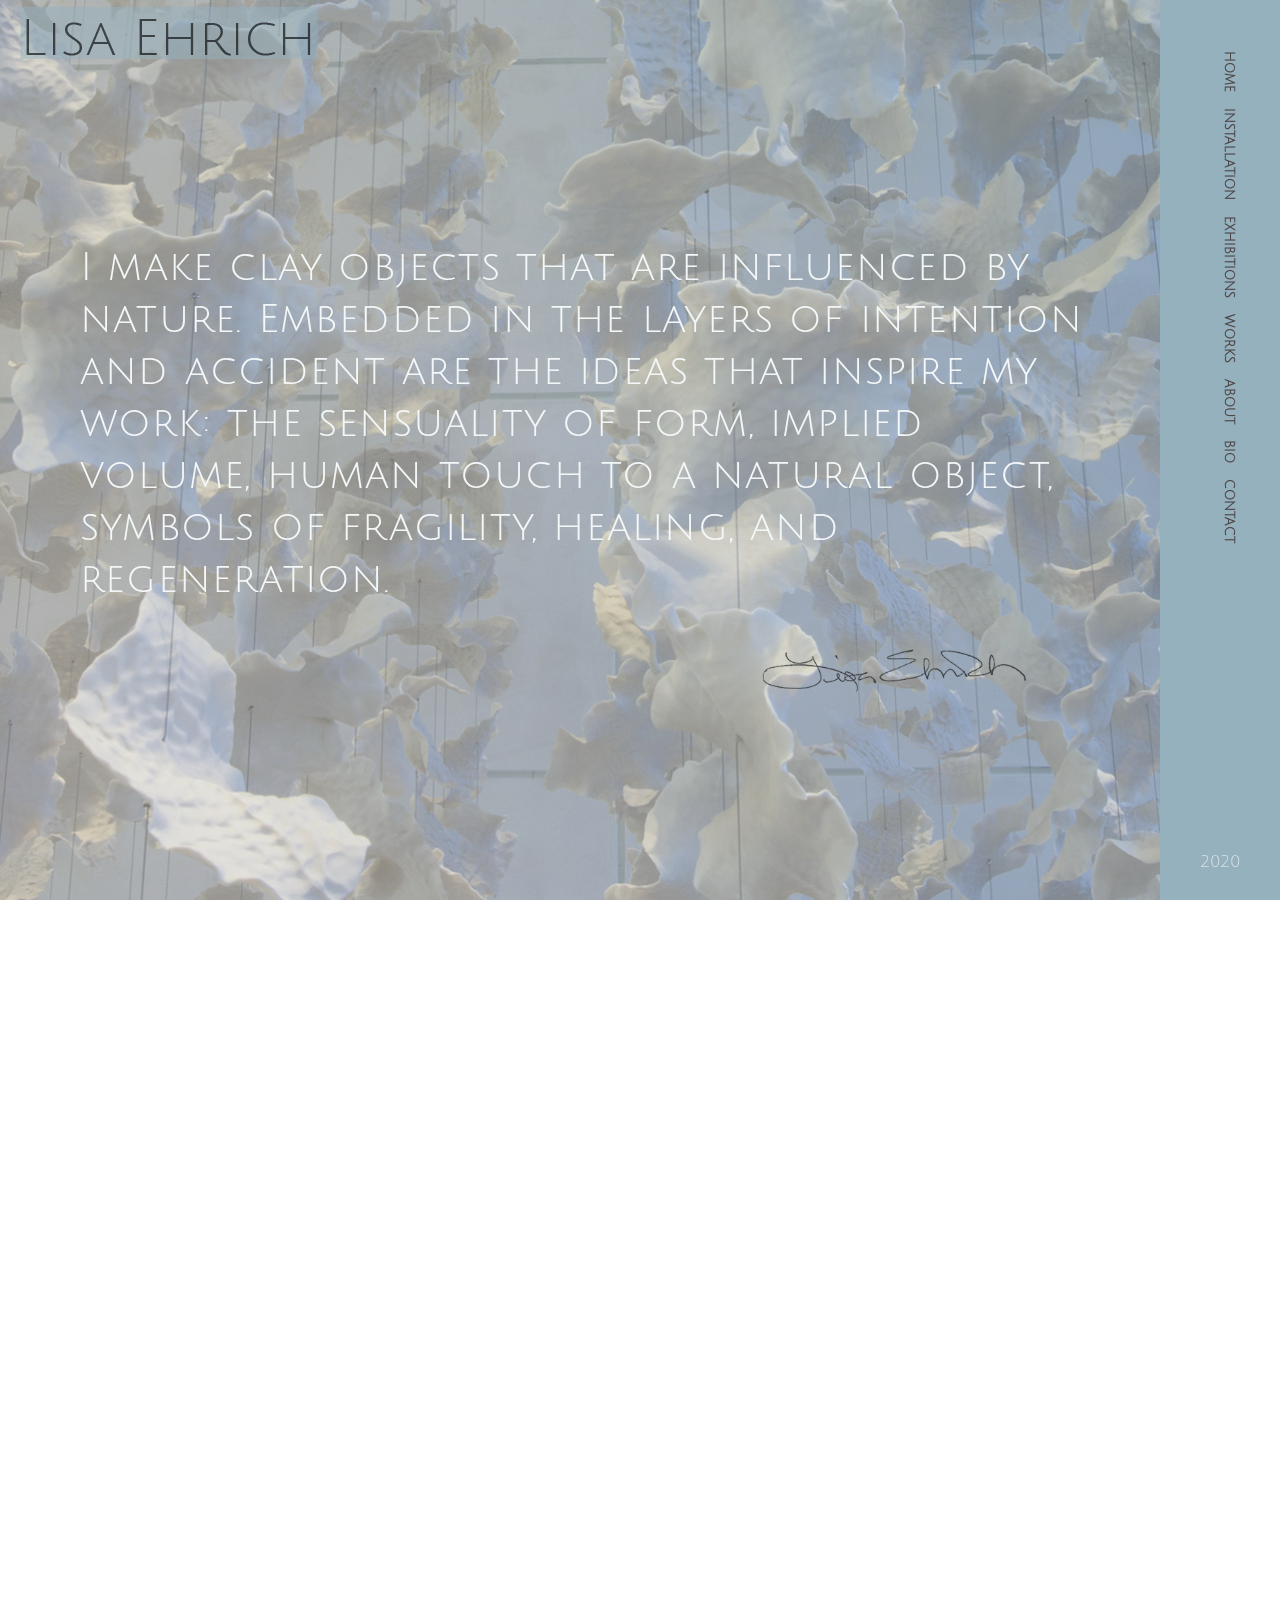
==== commit 4b860ccf: "contact a link" ====
--- a/LisaEhrich/LisaEhrich/index.html
+++ b/LisaEhrich/LisaEhrich/index.html
@@ -812,7 +812,12 @@
                                     <div class="title-h2">
                                         I welcome your comments and inquiries.
                                     </div>
-                                    <iframe src="https://docs.google.com/forms/d/e/1FAIpQLScxkjYQR0PmL29jWBE9NM-E3Q3Biq6ziUdkk-lXu4Kp386w2A/viewform?embedded=true" width="100%" height="900" frameborder="0" marginheight="0" marginwidth="0">Loading...</iframe>
+                                    <div class=" contact-form-wrap">
+                                        <iframe src="https://docs.google.com/forms/d/e/1FAIpQLScxkjYQR0PmL29jWBE9NM-E3Q3Biq6ziUdkk-lXu4Kp386w2A/viewform?embedded=true" width="100%" height="800" marginheight="0" marginwidth="0">Loading...</iframe>
+                                    </div>
+                                    <!--   <div class="photo-size">
+           <img src="img/LE/leafshelf-sm.jpg" alt="Lisa Ehrich ~ Ceramic Artist leaf sculpture" />
+       </div>-->
                                 </div>
                             </div>
                         </div>
--- a/LisaEhrich/LisaEhrich/css/newstyle-copy.css
+++ b/LisaEhrich/LisaEhrich/css/newstyle-copy.css
@@ -458,11 +458,12 @@
 .signature { position: relative; float: right; padding: 30px 50px 0px 0px; }
 .signature img { margin-bottom: 25px; }
 .signature span { display: block; font-size: 16px; line-height: 16px; text-transform: uppercase; color: #fffefe; }
-.contact-item { position: relative; text-align: center; }
+.contact-item { position: relative; text-align: center; padding-top: 20px;}
 	.contact-item .title-h2 { font-size: 20px; line-height: 34px; color: #080e13; }
-contact-form-wrap { text-align: center; padding: 5px 5px 5px 5px ; }
+	.contact-item a { color: #bf360c; font-weight: 700; }
+.contact-form-wrap { text-align: center; padding: 5px 5px 5px 5px ; }
 .full-section.active { opacity: 1; visibility: visible; }
-.photo-size img{ text-align: center; width: 30%; height: 30%; }	
+.photo-size img{ text-align: center; width: 60%; height: auto; }	
 	/****************************************/
 	/*             MEDIA                   */
 	/***************************************/
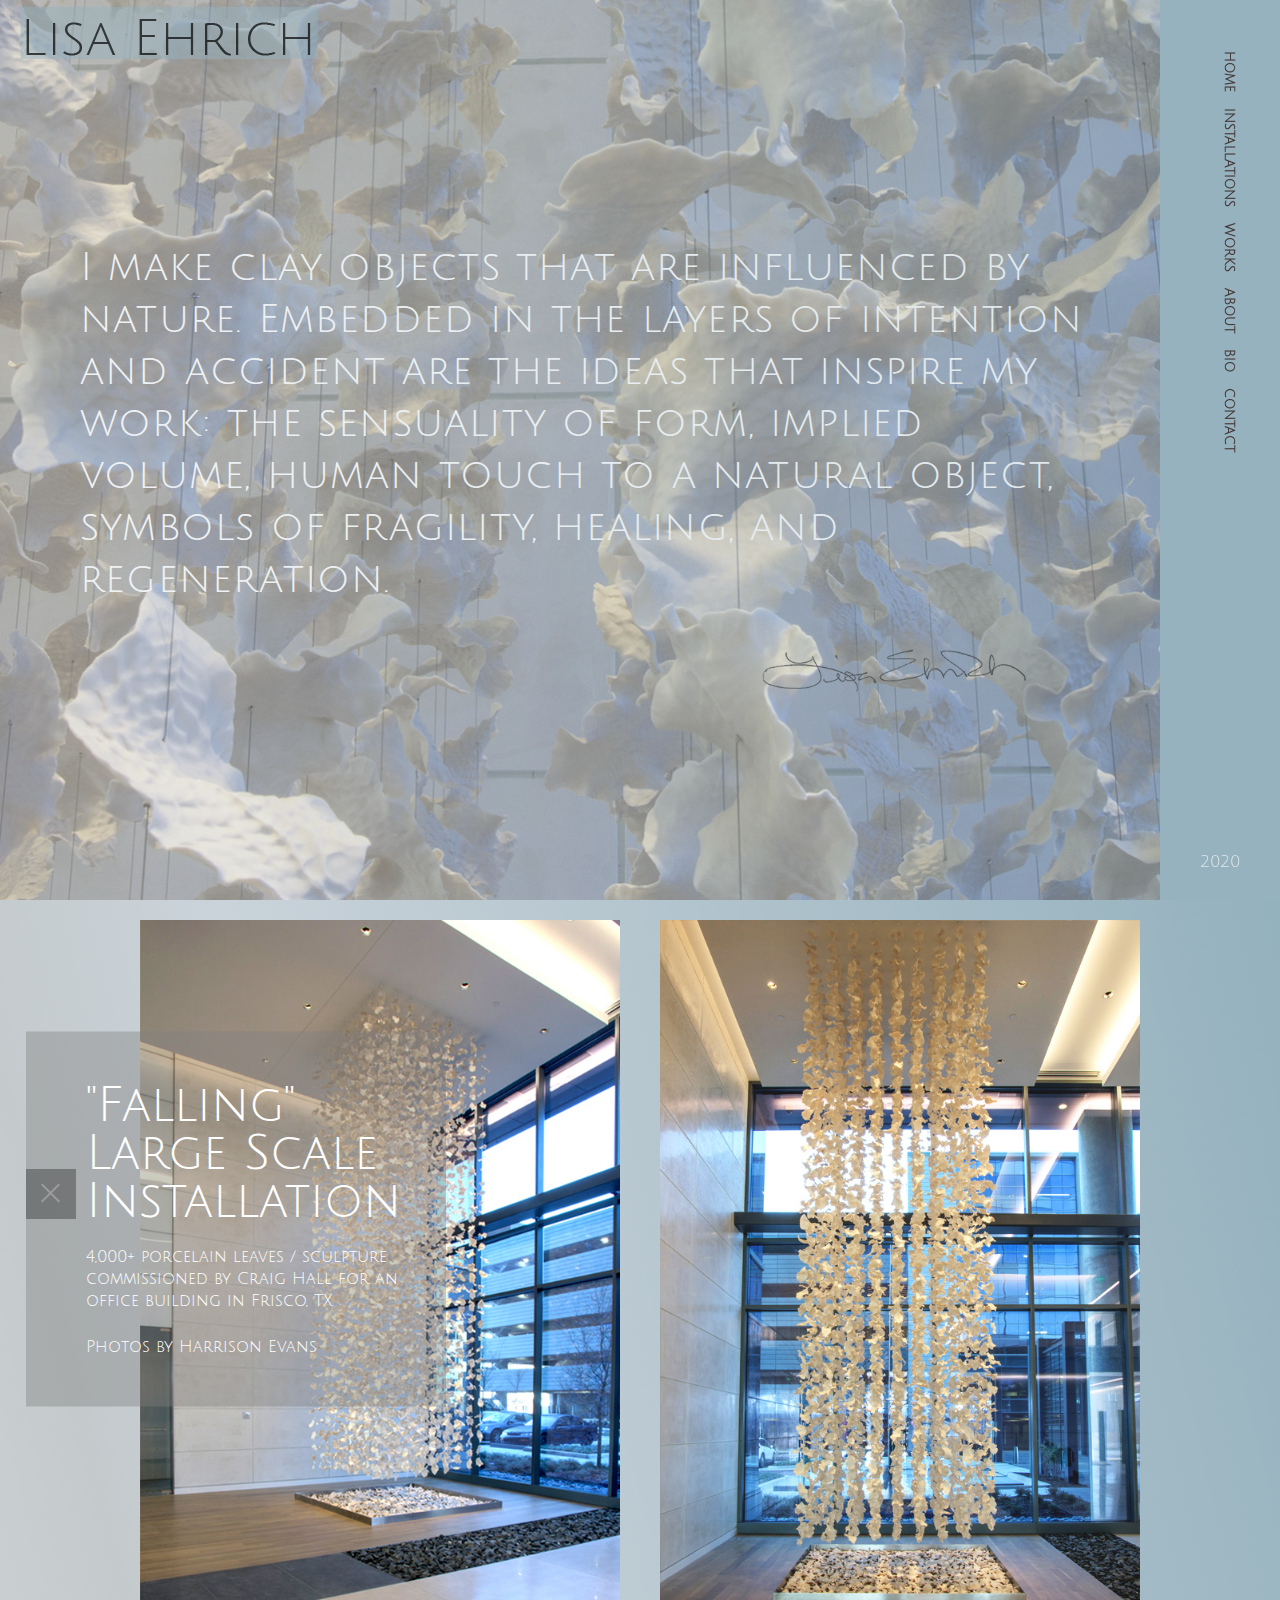
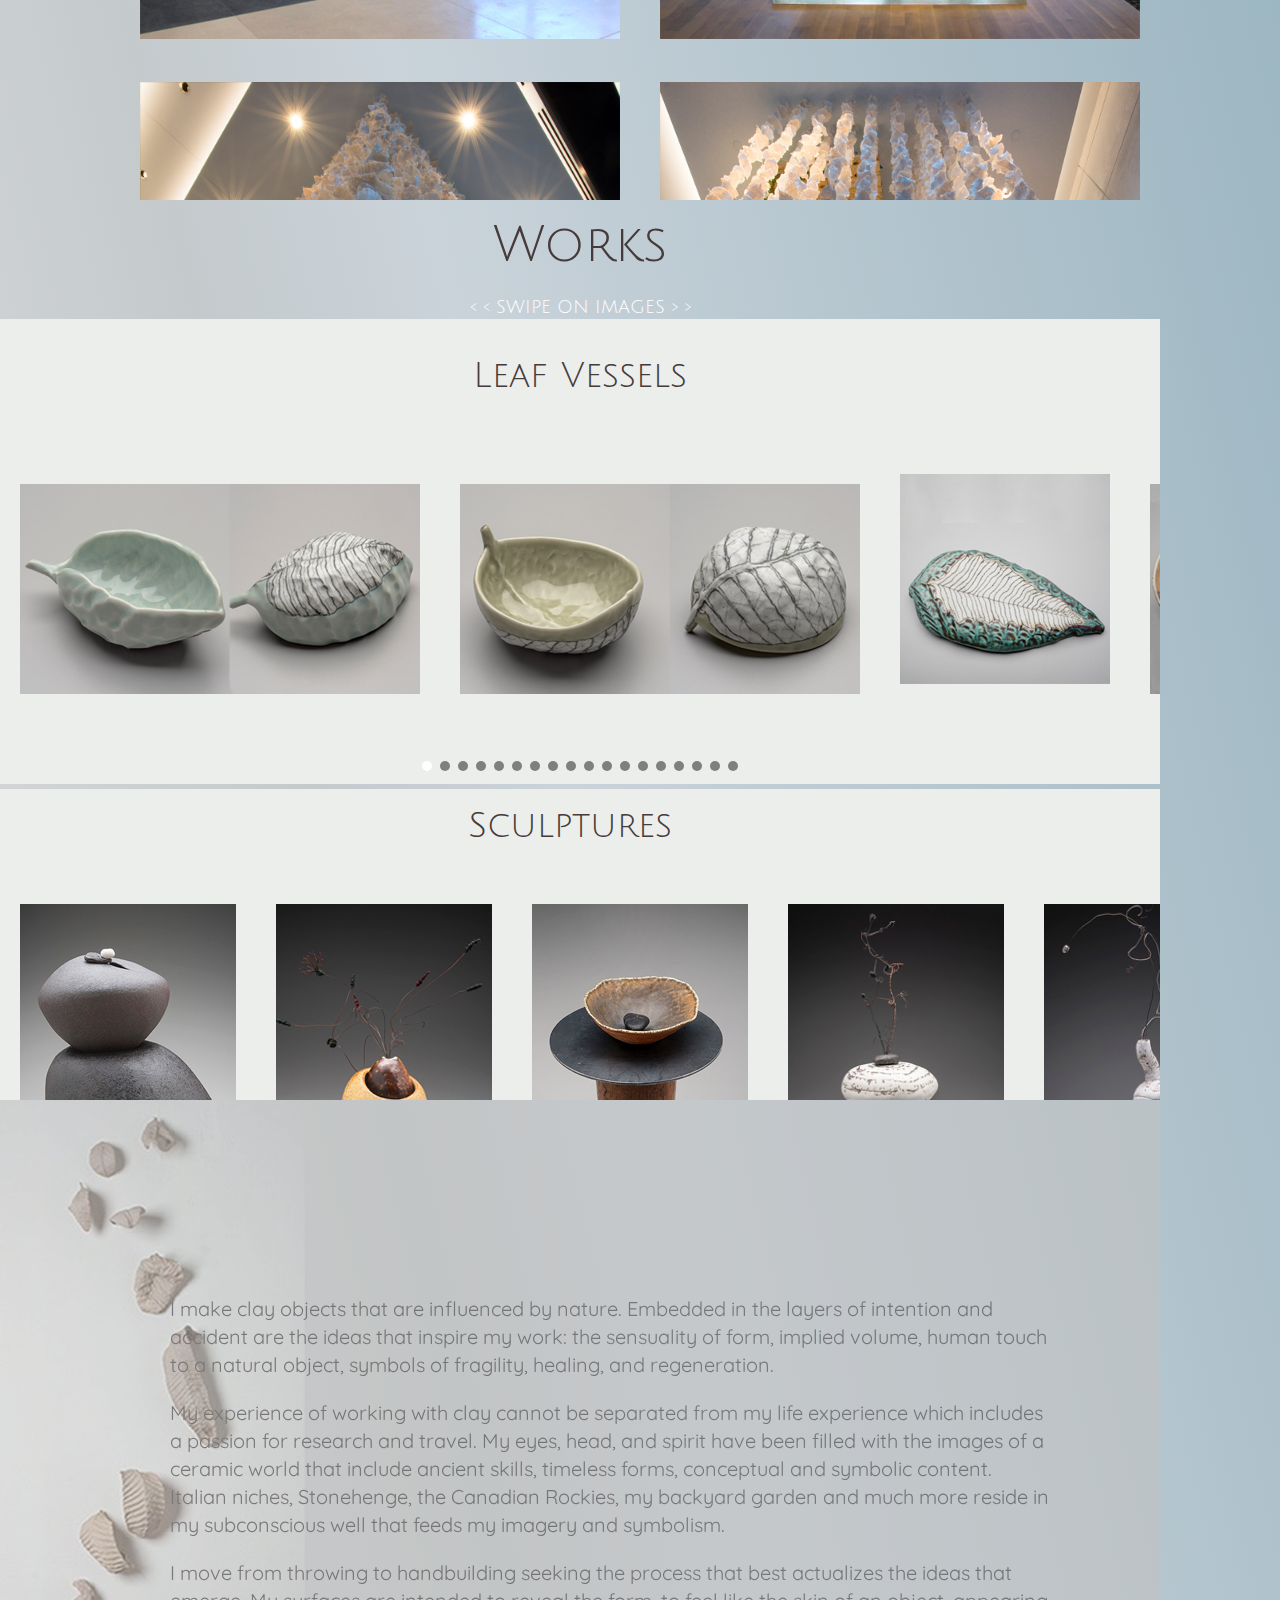
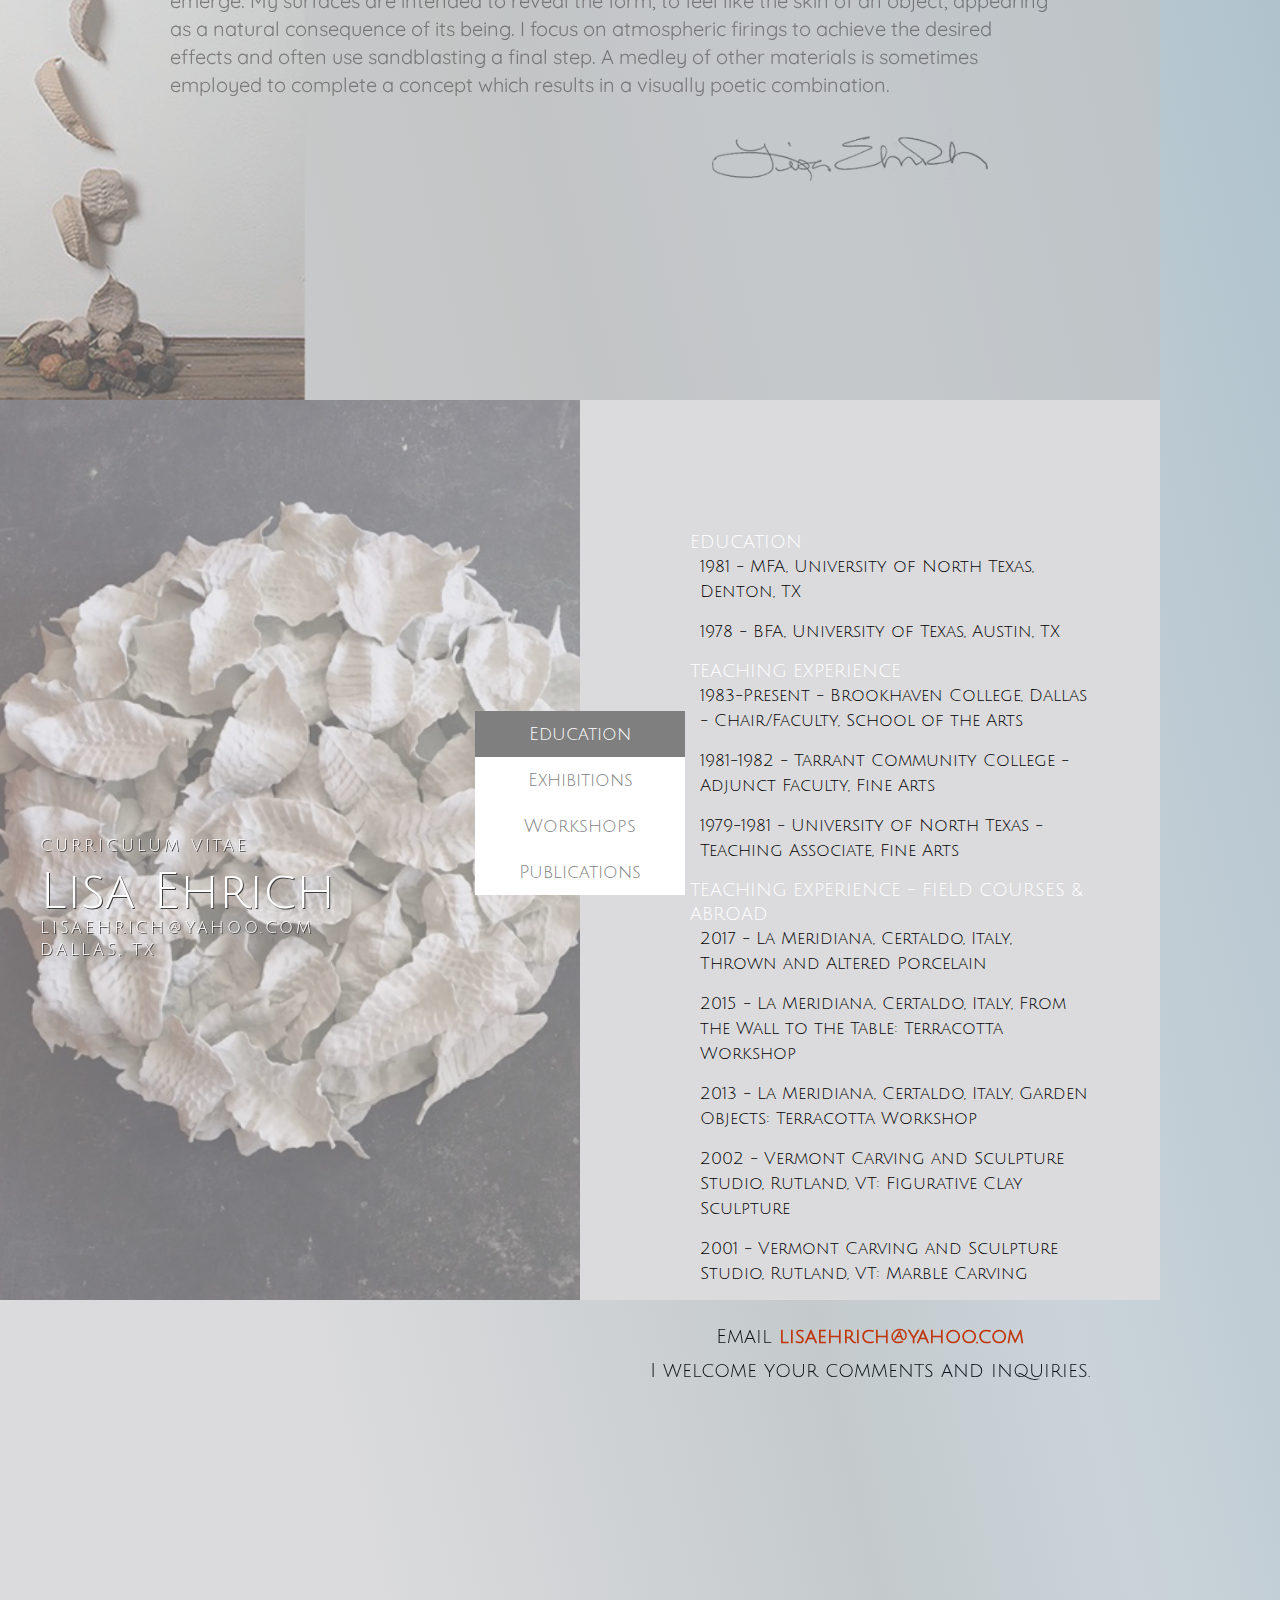
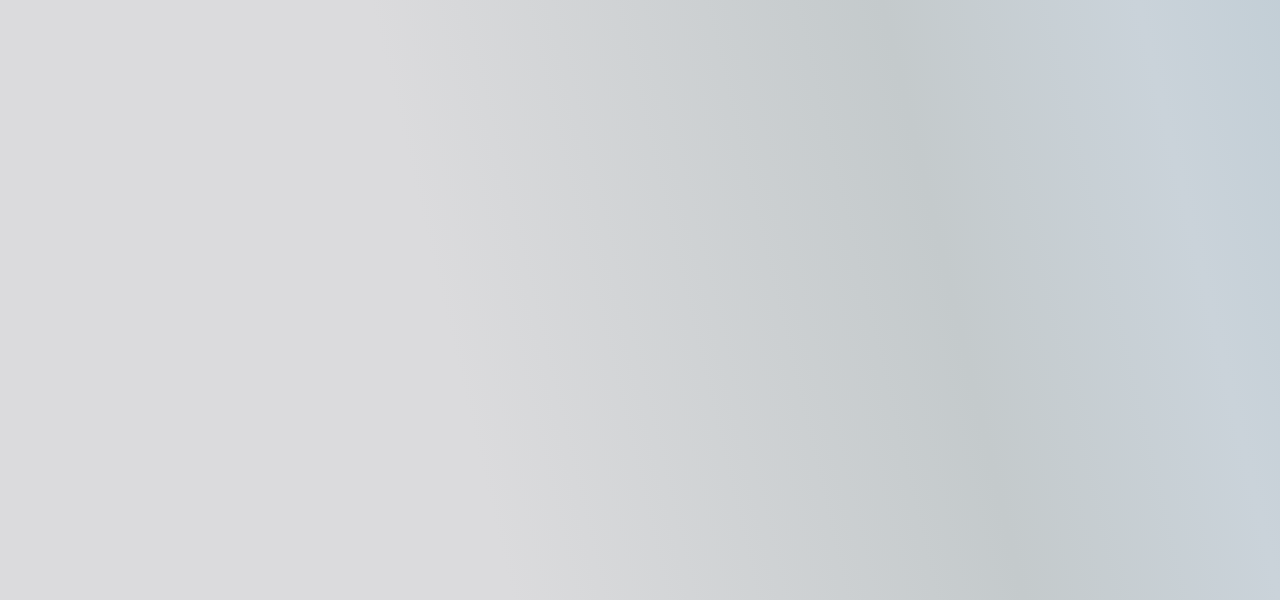
==== commit f4f2e644: "close desc" ====
--- a/LisaEhrich/LisaEhrich/index.html
+++ b/LisaEhrich/LisaEhrich/index.html
@@ -13,827 +13,816 @@
     <title>Lisa Ehrich ~ Ceramic Artist</title>
 </head>
 <body class="onepagev6">
-    <div class="preload"></div>
-    <header class="header right-style">
-        <a href="index.html" class="logo-left"><img src="img/LE/lisaehrich-logo-new.png" alt="Lisa Ehrich ~ Ceramic Artist logo" /></a>
-        <div class="burger vertical-align"><i></i></div>
-        <div class="header-wrap">
-            <nav class="right-navigation">
-                <div class="transform-wrap">
-                    <ul class="menu-scrol">
-                        <li><a href="#home" data-rel="0">home</a></li>
-                        <li><a href="#falling" data-rel="1">installation</a></li>
-                        <li><a href="#exhibits" data-rel="2">exhibitions</a></li>
-                        <li><a href="#works" data-rel="3">works</a></li>
-                        <li><a href="#about" data-rel="4">about</a></li>
-                        <li><a href="#bio" data-rel="5">bio</a></li>
-                        <li><a href="#contact" data-rel="6">contact</a></li>
-                    </ul>
+        <div class="preload"></div>
+        <header class="header right-style">
+            <a href="index.html" class="logo-left"><img src="img/LE/lisaehrich-logo-new.png" alt="Lisa Ehrich ~ Ceramic Artist logo" /></a>
+            <div class="burger vertical-align"><i></i></div>
+            <div class="header-wrap">
+                <nav class="right-navigation">
+                    <div class="transform-wrap">
+                        <ul class="menu-scrol">
+                              <li><a href="#home" data-rel="0">home</a></li>
+                            <li><a href="#installations" data-rel="1">installations</a></li>
+                            <li><a href="#works" data-rel="2">works</a></li>
+                            <li><a href="#about" data-rel="3">about</a></li>
+                            <li><a href="#bio" data-rel="4">bio</a></li>
+                            <li><a href="#contact" data-rel="5">contact</a></li>
+                        </ul>
+                    </div>
+                    <div class="copy"><span>2020</span></div>
+                </nav>
+            </div>
+        </header>
+        <section class="full-section-wrap wrapper-full-scroll">
+            <div class="home-section full-h2-section full-scroll-section active" id="home" data-rel="0">
+                <div class="bg home-layer" style="background-image: url(img/LE/fall-home-02.jpg)" alt="falling leaves sculpture by Lisa Ehrich">
+                    <div class="vertical-align full">
+                        <div class="full-main-title">
+                            <h1 class="title-h1">
+                                I make clay objects that are influenced by nature. Embedded in the layers of intention and accident are the ideas that inspire my work: the sensuality of form, implied volume, human touch to a natural object, symbols of fragility, healing, and regeneration.
+                                <br /> <span class="signature"><img src="img/LE/signature.png" /></span>
+                            </h1>
+                        </div>
+                    </div>
                 </div>
-                <div class="copy"><span>2020</span></div>
-            </nav>
-        </div>
-    </header>
-    <section class="full-section-wrap wrapper-full-scroll">
-        <section class="home-section full-section full-scroll-section active" id="home" data-rel="0">
-            <div class="bg home-layer" style="background-image: url(img/LE/fall-home-02.jpg)" alt="falling leaves sculpture by Lisa Ehrich"></div>
-            <div class="vertical-align full">
-                <div class="full-main-title">
-                    <h1 class="title-h1">
-                        I make clay objects that are influenced by nature. Embedded in the layers of intention and accident are the ideas that inspire my work: the sensuality of form, implied volume, human touch to a natural object, symbols of fragility, healing, and regeneration.
-                        <br /> <span class="signature"><img src="img/LE/signature.png" /></span>
-                    </h1>
+            </div>      
+            <div class="project-section full-h2-section full-scroll-section" id="installations" data-rel="1">               
+                    <div class="exhibit-wrap">
+                        <div class="exhibit-desc single-desc">
+                            <div class="close-nav-bar type-2 vertical-align"><i></i></div>
+                            <div class="single2-desc single-desc vertical-align">
+                                <h2 class="title">"Falling"<br /> Large Scale Installation</h2>
+                                <div class="simple-text sm">
+                                    <p>4,000+ porcelain leaves / sculpture commissioned by Craig Hall for an office building in Frisco, TX.</p>
+                                </div>
+                                <div class="project-author">Photos by Harrison Evans</div>
+                            </div>
+                        </div>
+                        <div class="exhibit-showcase single2-slider">
+                            <div class="col-50 col">
+                                <div class="exhibit-image">
+                                    <img src="img/LE/fall-install-01.jpg" alt="falling installation">
+                                </div>
+                            </div>
+                            <div class="col-50 col">
+                                <div class="exhibit-image">
+                                    <img src="img/LE/fall-install-02.jpg" alt="falling installation">
+                                </div>
+                            </div>
+                            <div class="col-50 col">
+                                <div class="exhibit-image">
+                                    <img src="img/LE/fall-install-04.jpg" alt="falling installation">
+                                </div>
+                            </div>
+                            <div class="col-50 col">
+                                <div class="exhibit-image">
+                                    <img src="img/LE/fall-install-07.jpg" alt="falling installation">
+                                </div>
+                            </div>
+                            <div class="col-50 col">
+                                <div class="exhibit-image">
+                                    <img src="img/LE/fall-install-06.jpg" alt="falling installation">
+                                </div>
+                            </div>
+                            <div class="col-50 col">
+                                <div class="exhibit-image">
+                                    <img src="img/LE/fall-install-10.jpg" alt="falling installation">
+                                </div>
+                            </div>
+                        </div>
+                    </div>                    
+                    <div class="exhibit-wrap bg-black">
+                        <div class="exhibit-desc single-desc">
+                            <div class="close-nav-bar type-2 vertical-align"><i></i></div>
+                            <div class="single2-desc single-desc vertical-align">
+                                <div class="property">"Life Cycle"</div>
+                                <div class="sub-title">Porcelain Leaves / sculpture</div>
+                                <h2 class="title-2">2.2.2. Seoul-Dallas-Seoul</h2>
+                                <div class="sub-title">Tong-In Gallery, Seoul, Korea</div>
+                                <div class="artist">Keun Joong Kim + Sun Doo Kim <br />Lisa Ehrich + Rick Mawell<br />Hyun Ju Chung + Chong Keun Chu</div>
+                            </div>
+                        </div>
+                        <div class="exhibit-showcase single2-slider">
+                            <div class="col-100 col">
+                                <div class="exhibit-image wide">
+                                    <img src="img/LE/Life-Cycle222-wide-2.jpg" alt="falling installation">
+                                </div>
+                            </div>
+                            <div class="col-50 col">
+                                <div class="exhibit-image">
+                                    <img src="img/LE/lifecycle-01.jpg" alt="falling installation">
+                                </div>
+                            </div>
+                            <div class="col-50 col">
+                                <div class="exhibit-image">
+                                    <img src="img/LE/lifecycle-02.jpg" alt="falling installation">
+                                </div>
+                            </div>
+                            <hr class="grey-border" />
+                        </div>
+                    </div>    
+                    <div class="exhibit-wrap">
+                        <div class="exhibit-desc single-desc">
+                            <div class="close-nav-bar type-2 vertical-align"><i></i></div>
+                            <div class="single2-desc single-desc vertical-align">
+                                <h2 class="title">Season of <br />Change</h2>
+                                <div class="sub-title">Porcelain & Stoneware</div>
+                                <div class="exhibit-size">9' x 6' x 7"</div>
+                            </div>
+                        </div>
+                        <div class="exhibit-showcase single2-slider">
+                            <div class="col-40 col">
+                                <div class="exhibit-image">
+                                    <img src="img/LE/season-change-01.jpg" alt="season change installation">
+                                </div>
+                            </div>
+                            <div class="col-60 col">
+                                <div class="exhibit-image">
+                                    <img src="img/LE/season-change-02.jpg" alt="season change installation">
+                                </div>
+                            </div>
+                        </div> 
+                        <hr class="grey-border" />
+                    </div>                      
+                    <div class="exhibit-wrap">
+                        <div class="exhibit-desc single-desc">
+                            <div class="close-nav-bar type-2 vertical-align"><i></i></div>
+                            <div class="single2-desc single-desc vertical-align">
+                                <h2 class="title">Drawing<br /> from Nature</h2>
+                                <div class="sub-title">Porcelain & Steel Band</div>
+                                <div class="exhibit-size">11' x 2' x 2'</div>
+                            </div>
+                        </div>
+                        <div class="exhibit-showcase single2-slider">
+                            <div class="col-50 col">
+                                <div class="exhibit-image">
+                                    <img src="img/LE/drawing-nature-01.jpg" alt="season change installation">
+                                </div>
+                            </div>
+                            <div class="col-50 col">
+                                <div class="exhibit-image">
+                                    <img src="img/LE/drawnature-detail2.jpg" alt="season change installation">
+                                </div>
+                            </div>
+                        </div>
+                        <hr class="grey-border" />
+                    </div>                       
+                    <div class="exhibit-wrap">
+                        <div class="exhibit-desc single-desc">
+                            <div class="close-nav-bar type-2 vertical-align"><i></i></div>
+                            <div class="single2-desc single-desc vertical-align">
+                                <h2 class="title">Black Cloud</h2>
+                                <div class="sub-title">Black Stoneware</div>
+                                <div class="exhibit-size">6.5' x 38" x 9"</div>
+                            </div>
+                        </div>
+                        <div class="exhibit-showcase single2-slider">
+                            <div class="col-30 col">
+                                <div class="exhibit-image one-third">
+                                    <img src="img/LE/black-cloud-10.jpg" alt="black cloud installation">
+                                </div>
+                            </div>
+                            <div class="col-30 col">
+                                <div class="exhibit-image one-third">
+                                    <img src="img/LE/black-cloud-11.jpg" alt="black cloud installation">
+                                </div>
+                            </div>
+                            <div class="col-30 col">
+                                <div class="exhibit-image one-third">
+                                    <img src="img/LE/black-cloud-12.jpg" alt="black cloud installation">
+                                </div>
+                            </div>
+                        </div>
+                    </div>              
+            </div>
+            <div class="works-section full-h2-section full-scroll-section" id="works" data-rel="2">
+                <div class="main-content no-padd">
+                    <div class="container">
+                        <div class="title-counter no-padd">
+                            <h4 class="h4 title">Works</h4>
+                            <div class="sub-title">< < swipe on images > ></div>
+                        </div>
+                    </div>
+                    <div class="main-list-content">
+                        <div class="slider-list-container first-list">
+                            <div class="slider-list-desc">
+                                <div class="title">Leaf Vessels</div>
+                            </div>
+                            <div class="slider-list-gallery">
+                                <div class="swiper-container project-list" data-mode="horizontal" data-scroll="0" data-autoplay="0" data-effect="slide" data-slides-per-view="auto" data-loop="0" data-speed="800" data-center="0">
+                                    <div class="swiper-wrapper">
+                                        <div class="swiper-slide">
+                                            <div class="project-item-wide">
+                                                <div class="bg" style="background-image: url(img/LE/leaf-01.jpg)">
+                                                    <div class="vertical-align full"></div>
+                                                </div>
+                                            </div>
+                                        </div>
+                                        <div class="swiper-slide">
+                                            <div class="project-item-wide">
+                                                <div class="bg" style="background-image: url(img/LE/leaf-04.jpg)">
+                                                    <div class="vertical-align full"></div>
+                                                </div>
+                                            </div>
+                                        </div>
+                                        <div class="swiper-slide">
+                                            <div class="project-item-2">
+                                                <div class="bg" style="background-image: url(img/LE/leaf-05.jpg)">
+                                                    <div class="vertical-align full"></div>
+                                                </div>
+                                            </div>
+                                        </div>
+                                        <div class="swiper-slide">
+                                            <div class="project-item-wide">
+                                                <div class="bg" style="background-image: url(img/LE/leaf-10.jpg)">
+                                                    <div class="vertical-align full"></div>
+                                                </div>
+                                            </div>
+                                        </div>
+                                        <div class="swiper-slide">
+                                            <div class="project-item-wide">
+                                                <div class="bg" style="background-image: url(img/LE/leaf-11.jpg)">
+                                                    <div class="vertical-align full"></div>
+                                                </div>
+                                            </div>
+                                        </div>
+                                        <div class="swiper-slide">
+                                            <div class="project-item-wide">
+                                                <div class="bg" style="background-image: url(img/LE/leaf-12.jpg)">
+                                                    <div class="vertical-align full"></div>
+                                                </div>
+                                            </div>
+                                        </div>
+                                        <div class="swiper-slide">
+                                            <div class="project-item-wide">
+                                                <div class="bg" style="background-image: url(img/LE/leaf-13.jpg)">
+                                                    <div class="vertical-align full"></div>
+                                                </div>
+                                            </div>
+                                        </div>
+                                        <div class="swiper-slide">
+                                            <div class="project-item-wide">
+                                                <div class="bg" style="background-image: url(img/LE/leaf-14.jpg)">
+                                                    <div class="vertical-align full"></div>
+                                                </div>
+                                            </div>
+                                        </div>
+                                        <div class="swiper-slide">
+                                            <div class="project-item-wide">
+                                                <div class="bg" style="background-image: url(img/LE/leaf-15.jpg)">
+                                                    <div class="vertical-align full"></div>
+                                                </div>
+                                            </div>
+                                        </div>
+                                        <div class="swiper-slide">
+                                            <div class="project-item-wide">
+                                                <div class="bg" style="background-image: url(img/LE/leaf-16.jpg)">
+                                                    <div class="vertical-align full"></div>
+                                                </div>
+                                            </div>
+                                        </div>
+                                        <div class="swiper-slide">
+                                            <div class="project-item-2">
+                                                <div class="bg" style="background-image: url(img/LE/leaf-19.jpg)">
+                                                    <div class="vertical-align full"></div>
+                                                </div>
+                                            </div>
+                                        </div>
+                                        <div class="swiper-slide">
+                                            <div class="project-item-wide">
+                                                <div class="bg" style="background-image: url(img/LE/leaf-17.jpg)">
+                                                    <div class="vertical-align full"></div>
+                                                </div>
+                                            </div>
+                                        </div>
+                                        <div class="swiper-slide">
+                                            <div class="project-item-wide">
+                                                <div class="bg" style="background-image: url(img/LE/leaf-18.jpg)">
+                                                    <div class="vertical-align full"></div>
+                                                </div>
+                                            </div>
+                                        </div>
+                                        <div class="swiper-slide">
+                                            <div class="project-item-wide">
+                                                <div class="bg" style="background-image: url(img/LE/leaf-20.jpg)">
+                                                    <div class="vertical-align full"></div>
+                                                </div>
+                                            </div>
+                                        </div>
+                                        <div class="swiper-slide">
+                                            <div class="project-item-wide">
+                                                <div class="bg" style="background-image: url(img/LE/leaf-21.jpg)">
+                                                    <div class="vertical-align full"></div>
+                                                </div>
+                                            </div>
+                                        </div>
+                                        <div class="swiper-slide">
+                                            <div class="project-item-wide">
+                                                <div class="bg" style="background-image: url(img/LE/leaf-22.jpg)">
+                                                    <div class="vertical-align full"></div>
+                                                </div>
+                                            </div>
+                                        </div>
+                                        <div class="swiper-slide">
+                                            <div class="project-item-wide">
+                                                <div class="bg" style="background-image: url(img/LE/leaf-23.jpg)">
+                                                    <div class="vertical-align full"></div>
+                                                </div>
+                                            </div>
+                                        </div>
+                                        <div class="swiper-slide">
+                                            <div class="project-item-wide">
+                                                <div class="bg" style="background-image: url(img/LE/leaf-24.jpg)">
+                                                    <div class="vertical-align full"></div>
+                                                </div>
+                                            </div>
+                                        </div>
+                                        <div class="swiper-slide">
+                                            <div class="project-item-wide">
+                                                <div class="bg" style="background-image: url(img/LE/leaf-25.jpg)">
+                                                    <div class="vertical-align full"></div>
+                                                </div>
+                                            </div>
+                                        </div>
+                                    </div>
+                                    <div class="pagination"></div>
+                                </div>
+                            </div>
+                        </div>
+                        <div class="slider-list-container">
+                            <div class="slider-list-desc">
+                                <div class="title">Sculptures</div>
+                            </div>
+                            <div class="slider-list-gallery">
+                                <div class="swiper-container project-list" data-mode="horizontal" data-scroll="0" data-autoplay="0" data-effect="slide" data-slides-per-view="auto" data-loop="0" data-speed="800" data-center="0">
+                                    <div class="swiper-wrapper">
+                                        <div class="swiper-slide">
+                                            <div class="project-item-tall">
+                                                <div class="bg" style="background-image: url(img/LE/sculpture-06.jpg)">
+                                                    <div class="vertical-align full"></div>
+                                                </div>
+                                            </div>
+                                        </div>
+                                        <div class="swiper-slide">
+                                            <div class="project-item-tall">
+                                                <div class="bg" style="background-image: url(img/LE/sculpture-07.jpg)">
+                                                    <div class="vertical-align full"></div>
+                                                </div>
+                                            </div>
+                                        </div>
+                                        <div class="swiper-slide">
+                                            <div class="project-item-tall">
+                                                <div class="bg" style="background-image: url(img/LE/sculpture-09.jpg)">
+                                                    <div class="vertical-align full"></div>
+                                                </div>
+                                            </div>
+                                        </div>
+                                        <div class="swiper-slide">
+                                            <div class="project-item-tall">
+                                                <div class="bg" style="background-image: url(img/LE/sculpt-16.jpg)">
+                                                    <div class="vertical-align full"></div>
+                                                </div>
+                                            </div>
+                                        </div>
+                                        <div class="swiper-slide">
+                                            <div class="project-item-tall">
+                                                <div class="bg" style="background-image: url(img/LE/sculpt-17.jpg)">
+                                                    <div class="vertical-align full"></div>
+                                                </div>
+                                            </div>
+                                        </div>
+                                        <div class="swiper-slide">
+                                            <div class="project-item-tall">
+                                                <div class="bg" style="background-image: url(img/LE/sculpt-18.jpg)">
+                                                    <div class="vertical-align full"></div>
+                                                </div>
+                                            </div>
+                                        </div>
+                                    </div>
+                                    <div class="pagination"></div>
+                                </div>
+                                <div class="swiper-container project-list" data-mode="horizontal" data-scroll="0" data-autoplay="0" data-effect="slide" data-slides-per-view="auto" data-loop="0" data-speed="800" data-center="0">
+                                    <div class="swiper-wrapper">
+                                        <div class="swiper-slide">
+                                            <div class="project-item-wide">
+                                                <div class="bg" style="background-image: url(img/LE/rocks-14.jpg)">
+                                                    <div class="vertical-align full"></div>
+                                                </div>
+                                            </div>
+                                        </div>
+                                        <div class="swiper-slide">
+                                            <div class="project-item-2">
+                                                <div class="bg" style="background-image: url(img/LE/rocks-03.jpg)">
+                                                    <div class="vertical-align full"></div>
+                                                </div>
+                                            </div>
+                                        </div>
+                                        <div class="swiper-slide">
+                                            <div class="project-item-2">
+                                                <div class="bg" style="background-image: url(img/LE/rocks-05.jpg)">
+                                                    <div class="vertical-align full"></div>
+                                                </div>
+                                            </div>
+                                        </div>
+                                        <div class="swiper-slide">
+                                            <div class="project-item-wide">
+                                                <div class="bg" style="background-image: url(img/LE/rocks-12.jpg)">
+                                                    <div class="vertical-align full"></div>
+                                                </div>
+                                            </div>
+                                        </div>
+                                        <div class="swiper-slide">
+                                            <div class="project-item-wide">
+                                                <div class="bg" style="background-image: url(img/LE/rocks-13.jpg)">
+                                                    <div class="vertical-align full"></div>
+                                                </div>
+                                            </div>
+                                        </div>
+                                        <div class="swiper-slide">
+                                            <div class="project-item-wide">
+                                                <div class="bg" style="background-image: url(img/LE/rocks-11.jpg)">
+                                                    <div class="vertical-align full"></div>
+                                                </div>
+                                            </div>
+                                        </div>
+                                        <div class="swiper-slide">
+                                            <div class="project-item-wide">
+                                                <div class="bg" style="background-image: url(img/LE/rocks-04.jpg)">
+                                                    <div class="vertical-align full"></div>
+                                                </div>
+                                            </div>
+                                        </div>
+                                    </div>
+                                    <div class="pagination"></div>
+                                </div>
+                            </div>
+                        </div>
+                        <div class="slider-list-container">
+                            <div class="slider-list-desc">
+                                <div class="title">Wall Sculpture</div>
+                            </div>
+                            <div class="slider-list-gallery">
+                                <div class="swiper-container project-list" data-mode="horizontal" data-scroll="0" data-autoplay="0" data-effect="slide" data-slides-per-view="auto" data-loop="0" data-speed="800" data-center="0">
+                                    <div class="swiper-wrapper">
+                                        <div class="swiper-slide">
+                                            <div class="project-item-tall">
+                                                <div class="bg" style="background-image: url(img/LE/sculpture-03.jpg)">
+                                                    <div class="vertical-align full"></div>
+                                                </div>
+                                            </div>
+                                        </div>
+                                        <div class="swiper-slide">
+                                            <div class="project-item-tall">
+                                                <div class="bg" style="background-image: url(img/LE/sculpture-04.jpg)">
+                                                    <div class="vertical-align full"></div>
+                                                </div>
+                                            </div>
+                                        </div>
+                                        <div class="swiper-slide">
+                                            <div class="project-item-tall">
+                                                <div class="bg" style="background-image: url(img/LE/sculpture-05.jpg)">
+                                                    <div class="vertical-align full"></div>
+                                                </div>
+                                            </div>
+                                        </div>
+                                        <div class="swiper-slide">
+                                            <div class="project-item-tall">
+                                                <div class="bg" style="background-image: url(img/LE/wall-sculpt-03.jpg)">
+                                                    <div class="vertical-align full"></div>
+                                                </div>
+                                            </div>
+                                        </div>
+                                        <div class="swiper-slide">
+                                            <div class="project-item-wide">
+                                                <div class="bg" style="background-image: url(img/LE/wall-sculpt-01.jpg)">
+                                                    <div class="vertical-align full"></div>
+                                                </div>
+                                            </div>
+                                        </div>
+                                        <div class="swiper-slide">
+                                            <div class="project-item-wide">
+                                                <div class="bg" style="background-image: url(img/LE/wall-sculpt-02.jpg)">
+                                                    <div class="vertical-align full"></div>
+                                                </div>
+                                            </div>
+                                        </div>
+                                        <div class="swiper-slide">
+                                            <div class="project-item-wide">
+                                                <div class="bg" style="background-image: url(img/LE/wall-sculpt-05.jpg)">
+                                                    <div class="vertical-align full"></div>
+                                                </div>
+                                            </div>
+                                        </div>
+                                        <div class="pagination hidden"></div>
+                                    </div>
+                                    <div class="pagination"></div>
+                                </div>
+                            </div>
+                        </div>
+                        <div class="slider-list-container">
+                            <div class="slider-list-desc">
+                                <div class="title">Double Walled Vessels</div>
+                            </div>
+                            <div class="slider-list-gallery">
+                                <div class="swiper-container project-list" data-mode="horizontal" data-scroll="0" data-autoplay="0" data-effect="slide" data-slides-per-view="auto" data-loop="0" data-speed="800" data-center="0">
+                                    <div class="swiper-wrapper">
+                                        <div class="swiper-slide">
+                                            <div class="project-item-2">
+                                                <div class="bg" style="background-image: url(img/LE/dwbowl-01.jpg)">
+                                                    <div class="vertical-align full"></div>
+                                                </div>
+                                            </div>
+                                        </div>
+                                        <div class="swiper-slide">
+                                            <div class="project-item-2">
+                                                <div class="bg" style="background-image: url(img/LE/dwbowl-02.jpg)">
+                                                    <div class="vertical-align full"></div>
+                                                </div>
+                                            </div>
+                                        </div>
+                                        <div class="swiper-slide">
+                                            <div class="project-item-2">
+                                                <div class="bg" style="background-image: url(img/LE/dwbowl-03.jpg)">
+                                                    <div class="vertical-align full"></div>
+                                                </div>
+                                            </div>
+                                        </div>
+                                        <div class="swiper-slide">
+                                            <div class="project-item-2">
+                                                <div class="bg" style="background-image: url(img/LE/dwbowl-04.jpg)">
+                                                    <div class="vertical-align full"></div>
+                                                </div>
+                                            </div>
+                                        </div>
+                                        <div class="swiper-slide">
+                                            <div class="project-item-2">
+                                                <div class="bg" style="background-image: url(img/LE/dwbowl-05.jpg)">
+                                                    <div class="vertical-align full"></div>
+                                                </div>
+                                            </div>
+                                        </div>
+                                        <div class="swiper-slide">
+                                            <div class="project-item-2">
+                                                <div class="bg" style="background-image: url(img/LE/dwbowl-06.jpg)">
+                                                    <div class="vertical-align full"></div>
+                                                </div>
+                                            </div>
+                                        </div>
+                                        <div class="swiper-slide">
+                                            <div class="project-item-2">
+                                                <div class="bg" style="background-image: url(img/LE/dwbowl-07.jpg)">
+                                                    <div class="vertical-align full"></div>
+                                                </div>
+                                            </div>
+                                        </div>
+                                        <div class="swiper-slide">
+                                            <div class="project-item-2">
+                                                <div class="bg" style="background-image: url(img/LE/sculpt-15.jpg)">
+                                                    <div class="vertical-align full"></div>
+                                                </div>
+                                            </div>
+                                        </div>
+                                        <div class="swiper-slide">
+                                            <div class="project-item-2">
+                                                <div class="bg" style="background-image: url(img/LE/sculpt-13.jpg)">
+                                                    <div class="vertical-align full"></div>
+                                                </div>
+                                            </div>
+                                        </div>
+                                        <div class="swiper-slide">
+                                            <div class="project-item-2">
+                                                <div class="bg" style="background-image: url(img/LE/sculpt-14.jpg)">
+                                                    <div class="vertical-align full"></div>
+                                                </div>
+                                            </div>
+                                        </div>
+                                        <div class="swiper-slide">
+                                            <div class="project-item-2">
+                                                <div class="bg" style="background-image: url(img/LE/sculpt-12.jpg)">
+                                                    <div class="vertical-align full"></div>
+                                                </div>
+                                            </div><div class="swiper-scrollbar"></div>
+                                        </div>
+                                    </div>
+                                    <div class="pagination"></div>
+                                </div>
+                            </div>
+                        </div>
+                    </div>
                 </div>
             </div>
-        </section>
-        <section class="installation-section full-section full-scroll-section" id="falling" data-rel="1">
-            <div class="top-baner main-content no-margin slider-swiching">
-                <div class="close-nav-bar type-2 vertical-align"><i></i></div>
-                <div class="single2-desc single-desc vertical-align">
-                    <h2 class="title">"Falling"<br /> Large Scale Installation</h2>
-                    <div class="simple-text sm">
-                        <p>4,000+ porcelain leaves / sculpture commissioned by Craig Hall for an office building in Frisco, TX.</p>
+            <div class="about-section full-h2-section full-scroll-section" id="about" data-rel="3">
+                <div class="bg about-layer" style="background-image: url(img/LE/about-bg-01.jpg);background-position:left bottom;">
+                    <div class="full-about-item vertical-align">
+                        <p>I make clay objects that are influenced by nature. Embedded in the layers of intention and accident are the ideas that inspire my work: the sensuality of form, implied volume, human touch to a natural object, symbols of fragility, healing, and regeneration.</p>
+                        <p>My experience of working with clay cannot be separated from my life experience which includes a passion for research and travel. My eyes, head, and spirit have been filled with the images of a ceramic world that include ancient skills, timeless forms, conceptual and symbolic content. Italian niches, Stonehenge, the Canadian Rockies, my backyard garden and much more reside in my subconscious well that feeds my imagery and symbolism.</p>
+                        <p>
+                            I move from throwing to handbuilding seeking the process that best actualizes the ideas that emerge.  My surfaces are intended to reveal the form, to feel like the skin of an object, appearing as a natural consequence of its being. I focus on atmospheric firings to achieve the desired effects and often use sandblasting a final step. A medley of other materials is sometimes employed to complete a concept which results in a visually poetic combination.
+                            <span class="signature">
+                                <img src="img/LE/signature-sm.png" alt="Lisa Ehrich signature">
+                            </span>
+                        </p>
                     </div>
-                    <div class="project-author">Photos by Harrison Evans</div>
                 </div>
-                <div class="sliders-wrapp">
-                    <ul class="tab-links single2-point">
-                        <li class="slide-swich active"><img src="img/LE/fall-install-02.jpg" alt="falling installation"></li>
-                        <li class="slide-swich"><img src="img/LE/fall-install-04.jpg" alt="falling installation"></li>
-                        <li class="slide-swich"><img src="img/LE/fall-install-10.jpg" alt="falling installation"></li>
-                    </ul>
-                    <div class="swiper-container single2-slider full-h container-swich swich-parent" data-mode="vertical" data-scroll="1" data-autoplay="0" data-effect="slide" data-slides-per-view="1" data-loop="0" data-speed="800" data-center="0">
-                        <div class="swiper-wrapper">
-                            <div class="swiper-slide">
-                                <div class="row-lg row">
-                                    <div class="col-50 col">
-                                        <div class="single-slide">
-                                            <div class="bg" style="background-image: url(img/LE/fall-install-01.jpg)"></div>
-                                        </div>
-                                    </div>
-                                    <div class="col-50 col">
-                                        <div class="single-slide">
-                                            <div class="bg" style="background-image: url(img/LE/fall-install-02.jpg)"></div>
-                                        </div>
-                                    </div>
-                                </div>
-                            </div>
-                            <div class="swiper-slide">
-                                <div class="row-lg row">
-                                    <div class="col-50 col">
-                                        <div class="single-slide">
-                                            <div class="bg" style="background-image: url(img/LE/fall-install-04.jpg)"></div>
-                                        </div>
-                                    </div>
-                                    <div class="col-50 col">
-                                        <div class="single-slide">
-                                            <div class="bg" style="background-image: url(img/LE/fall-install-06.jpg)"></div>
-                                        </div>
-                                    </div>
-                                </div>
-                            </div>
-                            <div class="swiper-slide">
-                                <div class="row-lg row">
-                                    <div class="col-50 col">
-                                        <div class="single-slide">
-                                            <div class="bg" style="background-image: url(img/LE/fall-install-06.jpg)"></div>
-                                        </div>
-                                    </div>
-                                    <div class="col-50 col">
-                                        <div class="single-slide">
-                                            <div class="bg" style="background-image: url(img/LE/fall-install-10.jpg)"></div>
-                                        </div>
-                                    </div>
-                                </div>
-                            </div>
-                         </div>
+            </div>
+            <div class="bio-section full-h2-section full-scroll-section" id="bio" data-rel="4">
+                <div class="main-baner-full">
+                    <div class="main-baner-align padd-bottom">
+                        <div class="cell-view">
+                            <div class="mobile-toggle-slide service-toggle">
+                                <div class="slide-lidt-text"><span>Cirruculum Vitae</span><i class="fa-down-open-big"></i></div>
+                                <ul class="service-nav slide-toggle-list">
+                                    <li class="active"><span></span>Education</li>
+                                    <li>Exhibitions</li>
+                                    <li>Workshops</li>
+                                    <li>Publications</li>
+                                </ul>
+                            </div>
+                        </div>
+                        <div class="scrol-section-wrap">
+                            <div class="scrol-section first">
+                                <div class="column-50 left bg-col" style="min-height:600px;">
+                                    <div class="bg" style="background-image: url(img/LE/circleleaves.jpg)"><div class="layer-bg-1"></div></div>
+                                    <div class="service-caption vertical-align">
+                                        <span class="sub-title">curriculum vitae</span>
+                                        <h2 class="h3 title">Lisa Ehrich</h2>
+                                        <span class="sub-title">lisaehrich@yahoo.com<br />Dallas, TX</span>
+                                    </div>
+                                </div>
+                                <div class="column-50 bg-grey right text-col">
+                                    <div class="service-desc">
+                                        <div class="cell-view">
+                                            <div class="simple-text">
+                                                <span class="sub-title">Education</span>
+                                                <p>1981 - MFA, University of North Texas, Denton, TX</p>
+                                                <p>1978 - BFA, University of Texas, Austin, TX</p>
+                                                <span class="sub-title">Teaching Experience</span>
+                                                <p>1983-Present - Brookhaven College, Dallas - Chair/Faculty, School of the Arts</p>
+                                                <p>1981-1982 - Tarrant Community College - Adjunct Faculty, Fine Arts </p>
+                                                <p>1979-1981 - University of North Texas - Teaching Associate, Fine Arts</p>
+                                                <span class="sub-title">Teaching Experience - Field Courses &amp; Abroad</span>
+                                                <p>2017	- La Meridiana, Certaldo, Italy, Thrown and Altered Porcelain</p>
+                                                <p>2015	- La Meridiana, Certaldo, Italy, From the Wall to the Table: Terracotta Workshop</p>
+                                                <p>2013	- La Meridiana, Certaldo, Italy, Garden Objects: Terracotta Workshop</p>
+                                                <p>2002 - Vermont Carving and Sculpture Studio, Rutland, VT: Figurative Clay Sculpture</p>
+                                                <p>2001 - Vermont Carving and Sculpture Studio, Rutland, VT: Marble Carving</p>
+                                                <p>1996 - New Mexico Field Course, Santa Fe, NM: Ceramics</p>
+                                                <p>1988 - British Field Course, London & environs: Drawing</p>
+                                                <p>1985 - Italian Field Course, Rome & environs: Drawing</p>
+                                            </div>
+                                        </div>
+                                    </div>
+                                </div>
+                            </div>
+                            <div class="scrol-section">
+                                <div class="column-50 right bg-col">
+                                    <div class="bg" style="background-image: url(img/LE/bio-exhibit.jpg)"><div class="layer-bg-1"></div></div>
+                                    <div class="service-caption vertical-align">
+                                        <span class="sub-title">curriculum vitae</span>
+                                        <h2 class="h3 title">Selected Exhibitions &amp; Commissions</h2>
+                                    </div>
+                                </div>
+                                <div class="column-50 bg-grey left text-col">
+                                    <div class="service-desc">
+                                        <div class="cell-view">
+                                            <div class="simple-text">
+                                                <p>2018<br />2.2.2 Seoul-Dallas_Seoul, Mary Tomas Gallery, Dallas, TX</p>
+                                                <p>2.2.2 Seoul-Dallas_Seoul, Tong-In Gallery, Seoul, Korea</p>
+                                                <p>2017<br />Craig Hall Commission, Installation, Frisco TX</p>
+                                                <p>Latino Cultural Center, Dallas, TX</p>
+                                                <p> Griffin Street Studios, Maxwell Studio, Dallas, TX</p>
+                                                <p> 2016<br />Art of the Pot, Cera-mix Studio, Austin, TX</p>
+                                                <p> Griffin Street Studios, Maxwell Studio, Dallas, TX</p>
+                                                <p>2015<br />Clay Invitational, New Bedford Museum of Art, New Bedford, CT</p>
+                                                <p>Modartist Gallery, Dallas TX</p>
+                                                <p>Couples, Bath House Gallery, Dallas, TX</p>
+                                                <p>Griffin Street Studios, Maxwell Studio, Dallas, TX</p>
+                                                <p>2014<br />Woodfired, Crat Guild of Dallas, Addison, TX</p>
+                                                <p>20th Anniversary Exhibition, McKinney Avenue Contemporary, Dallas, TX </p>
+                                                <p>Texas Jewish Art Association, Jewish Community Center, Dallas, TX</p>
+                                                <p>Griffin Street Open Studios, Maxwell Studio, Dallas, TX</p>
+                                                <p>2013<br />Stoked in Texas, NCECA, Houston, TX</p>
+                                                <p>Meadows Gallery, University of Texas, Tyler, TX</p>
+                                                <p>Griffin Street Studios, Maxwell Studio, Dallas, TX</p>
+                                            </div>
+                                        </div>
+                                    </div>
+                                </div>
+                            </div>
+                            <div class="scrol-section">
+                                <div class="column-50 right bg-col">
+                                    <div class="bg" style="background-image: url(img/LE/bio-studio.jpg)"><div class="layer-bg-1"></div></div>
+                                    <div class="service-caption vertical-align text-right">
+                                        <span class="sub-title">curriculum vitae</span>
+                                        <h2 class="h3 title">
+                                            Guest Artist Workshops<br />
+                                            &amp; Residency
+                                        </h2>
+                                    </div>
+                                </div>
+                                <div class="column-50 bg-grey left text-col">
+                                    <div class="service-desc">
+                                        <div class="cell-view">
+                                            <div class="simple-text">
+                                                <span class="sub-title">Guest Artist Workshops and Residency</span>
+                                                <p>2011 - Watershed Center for Ceramic Arts - Newcastle, Maine</p>
+                                                <p>2008 - University of Texas, Tyler - Ceramics</p>
+                                                <p>2003 - SMU, Dallas, TX - Ceramics</p>
+                                                <p>2001 - Collin County Community College, Plano, TX - Ceramics</p>
+                                                <p>1997 - University of Texas, Tyler, TX - Ceramics</p>
+                                                <p>1989 - Paris Junior College, Paris, TX - Ceramics</p>
+                                            </div>
+                                        </div>
+                                    </div>
+                                </div>
+                            </div>
+                            <div class="scrol-section">
+                                <div class="column-50 left bg-col">
+                                    <div class="bg" style="background-image: url(img/LE/pub-bg.jpg)"><div class="layer-bg-1"></div></div>
+                                    <div class="service-caption vertical-align text-right">
+                                        <span class="sub-title">curriculum vitae</span>
+                                        <h2 class="h3 title">Publications</h2>
+                                    </div>
+                                </div>
+                                <div class="column-50 bg-grey right text-col">
+                                    <div class="service-desc">
+                                        <div class="cell-view">
+                                            <div class="simple-text">
+                                                <div class="col-50 col left">
+                                                    <img src="img/LE/ceramics-master.jpg" alt="Lisa Ehrich artical in Ceramics, Mastering the Craft publication" />
+                                                    <h5 class="pub-caption">
+                                                        Ceramics<br /> Mastering the Craft, Richard Zakin<br /> p.183, 2001
+                                                    </h5>
+                                                </div>
+                                                <div class="col-50 col right">
+                                                    <img src="img/LE/ceramics-urban.jpg" alt="Lisa Ehrich artical in Ceramics Monthly publication" />
+                                                    <h5 class="pub-caption">Ceramics Monthly<br />“Urban Wood Kiln"<br />p.35, Mar. 1999</h5>
+                                                </div>
+                                            </div>
+                                            <div class="simple-text">
+                                                <div class="col-50 col left">
+                                                    <img src="img/LE/new-ceramic-art.jpg" alt="Lisa Ehrich artical in The Best of New Ceramic Art publication" />
+                                                    <h5 class="pub-caption">The Best of New Ceramic Art<br />Hand Books, Inc.<br />p.18, 1997</h5>
+                                                </div>
+                                                <div class="col-50 col right">
+                                                    <img src="img/LE/hand-form-ceramics.jpg" alt="Lisa Ehrich artical in Hand Formed CeramicsCeramics, Mastering the Craft publication" />
+                                                    <h5 class="pub-caption">Hand Formed Ceramics <br />Richard Zakin<br />p.86, 1995 </h5>
+                                                </div>
+                                            </div>
+                                            <div class="simple-text">
+                                                <div class="col-50 col left">
+                                                    <img src="img/LE/ceramics-art.jpg" alt="Lisa Ehrich artical in Ceramics, Art & Perception publication" />
+                                                    <h5 class="pub-caption">
+                                                        Ceramics, Art & Perception <br />
+                                                        “NCECA Clay National”, Dec. 1993
+                                                    </h5>
+                                                </div>
+                                                <div class="col-50 col right">
+                                                </div>
+                                            </div>
+                                        </div>
+                                    </div>
+                                </div>
+                            </div>
+                        </div>
+                    </div>
+                </div>
+            </div>
+            <div class="contact-section full-h2-section full-scroll-section" id="contact" data-rel="5">
+                <div class="main-baner-full">
+                    <div class="main-baner-align padd-botom">
+                        <div class="scrol-section-wrap">
+                            <div class="scrol-section first">
+                                <div class="column-50 left" style="min-height:700px">
+                                    <div class="bg" style="background-image: url(img/LE/Lisa-pose-02.jpg);background-position:center;"></div>
+                                </div>
+                                <div class="column-50 right text-col">
+                                    <div class="contact-item">
+                                        <div class="title-h2">
+                                            <span> Email</span> <a href="mailto:lisaehrich@yahoo.com">lisaehrich@yahoo.com</a>
+                                        </div>
+                                        <div class="title-h2">
+                                            I welcome your comments and inquiries.
+                                        </div>
+                                        <div class=" contact-form-wrap">
+                                            <iframe src="https://docs.google.com/forms/d/e/1FAIpQLScxkjYQR0PmL29jWBE9NM-E3Q3Biq6ziUdkk-lXu4Kp386w2A/viewform?embedded=true" width="100%" height="800" marginheight="0" marginwidth="0">Loading...</iframe>
+                                        </div>
+                                    </div>
+                                </div>
+                            </div>
+                        </div>
                     </div>
                 </div>
             </div>
         </section>
-        <section class="project-section full-section full-scroll-section" id="exhibits" data-rel="2">
-            <div class="main-content no-padd">
-                <div class="exhibit-container">
-                    <div class="exhibit-wrap">
-                        <div class="exhibit-desc single-desc">
-                            <div class="property">"Life Cycle"</div>
-                            <div class="sub-title">Porcelain Leaves / sculpture</div>
-                            <h2 class="title">2.2.2. Seoul-Dallas-Seoul</h2>
-                            <div class="sub-title">Tong-In Gallery, Seoul, Korea</div>
-                            <div class="artist">Keun Joong Kim + Sun Doo Kim <br />Lisa Ehrich + Rick Mawell<br />Hyun Ju Chung + Chong Keun Chu</div>
-                        </div>
-                        <div class="exhibit-showcase">
-                            <div class="col-100 col"> 
-                                <div class="exhibit-image wide">
-                                    <div class="bg" style="background-image: url(img/LE/Life-Cycle222-wide-2.jpg);"></div>
-                                </div>
-                            </div>
-                            <div class="col-50 col">
-                                <div class="exhibit-image">
-                                    <div class="bg" style="background-image: url(img/LE/lifecycle-01.jpg);"></div>
-                                 </div>
-                            </div>
-                            <div class="col-50 col">
-                                <div class="exhibit-image">
-                                     <div class="bg" style="background-image: url(img/LE/lifecycle-02.jpg);"></div>
-                                 </div>
-                             </div>
-                        </div>
-                    </div>
-                    <div class="exhibit-wrap">
-                        <div class="exhibit-desc single-desc">
-                            <h2 class="title">Season of Change</h2>
-                            <div class="sub-title">Porcelain & Stoneware</div>
-                            <div class="exhibit-size">9' x 6' x 7"</div>
-                        </div>
-                        <div class="exhibit-showcase">
-                            <div class="col-40 col">
-                                <div class="exhibit-image">
-                                    <div class="bg" style="background-image: url(img/LE/season-change-01.jpg);"></div>
-                                </div>
-                            </div>
-                            <div class="col-60 col">
-                                <div class="exhibit-image">
-                                    <div class="bg" style="background-image: url(img/LE/season-change-02.jpg);"></div>
-                                </div>
-                            </div>
-                        </div>
-                    </div>
-                    <div class="exhibit-wrap">
-                        <div class="exhibit-desc single-desc">
-                            <h2 class="title">Drawing from Nature</h2>
-                            <div class="sub-title">Porcelain & Steel Band</div>
-                            <div class="exhibit-size">11' x 2' x 2'</div>
-                        </div>
-                        <div class="exhibit-showcase">
-                            <div class="col-50 col">
-                                <div class="exhibit-image">
-                                    <div class="bg" style="background-image: url(img/LE/drawing-nature-01.jpg);"></div>
-                                </div>
-                            </div>
-                            <div class="col-50 col">
-                                <div class="exhibit-image">
-                                    <div class="bg" style="background-image: url(img/LE/drawnature-detail2.jpg);"></div>
-                                </div>
-                            </div>
-                        </div>
-                    </div>
-                    <div class="exhibit-wrap">
-                        <div class="exhibit-desc single-desc">
-                            <h2 class="title">Black Cloud</h2>
-                            <div class="sub-title">Black Stoneware</div>
-                            <div class="exhibit-size">6.5' x 38" x 9"</div>
-                        </div>
-                        <div class="exhibit-showcase">
-                            <div class="col-30 col">
-                                <div class="exhibit-image">
-                                    <div class="bg" style="background-image: url(img/LE/black-cloud-10.jpg);"></div>
-                                </div>
-                            </div>
-                            <div class="col-30 col">
-                                <div class="exhibit-image">
-                                    <div class="bg" style="background-image: url(img/LE/black-cloud-11.jpg);"></div>
-                                </div>
-                            </div>
-                            <div class="col-30 col">
-                                <div class="exhibit-image">
-                                    <div class="bg" style="background-image: url(img/LE/black-cloud-12.jpg);"></div>
-                                </div>
-                            </div>
-                        </div>
-                    </div>
-                </div>
-            </div>
-        </section>
-        <section class="works-section full-section full-scroll-section" id="works" data-rel="3">
-            <div class="main-content no-padd">
-                <div class="container">
-                    <div class="title-counter no-padd">
-                        <h4 class="h4 title">Works</h4>
-                        <div class="sub-title">< < swipe on images > ></div>
-                    </div>
-                </div>
-                <div class="main-list-content">
-                    <div class="slider-list-container first-list">
-                        <div class="slider-list-desc">
-                            <div class="title">Leaf Vessels</div>
-                        </div>
-                        <div class="slider-list-gallery">
-                            <div class="swiper-container project-list" data-mode="horizontal" data-scroll="0" data-autoplay="0" data-effect="slide" data-slides-per-view="auto" data-loop="0" data-speed="800" data-center="0">
-                                <div class="swiper-wrapper">
-                                    <div class="swiper-slide">
-                                        <div class="project-item-wide">
-                                            <div class="bg" style="background-image: url(img/LE/leaf-01.jpg)">
-                                                <div class="vertical-align full"></div>
-                                            </div>
-                                        </div>
-                                    </div>
-                                    <div class="swiper-slide">
-                                        <div class="project-item-wide">
-                                            <div class="bg" style="background-image: url(img/LE/leaf-04.jpg)">
-                                                <div class="vertical-align full"></div>
-                                            </div>
-                                        </div>
-                                    </div>
-                                    <div class="swiper-slide">
-                                        <div class="project-item-2">
-                                            <div class="bg" style="background-image: url(img/LE/leaf-05.jpg)">
-                                                <div class="vertical-align full"></div>
-                                            </div>
-                                        </div>
-                                    </div>
-                                    <div class="swiper-slide">
-                                        <div class="project-item-wide">
-                                            <div class="bg" style="background-image: url(img/LE/leaf-10.jpg)">
-                                                <div class="vertical-align full"></div>
-                                            </div>
-                                        </div>
-                                    </div>
-                                    <div class="swiper-slide">
-                                        <div class="project-item-wide">
-                                            <div class="bg" style="background-image: url(img/LE/leaf-11.jpg)">
-                                                <div class="vertical-align full"></div>
-                                            </div>
-                                        </div>
-                                    </div>
-                                    <div class="swiper-slide">
-                                        <div class="project-item-wide">
-                                            <div class="bg" style="background-image: url(img/LE/leaf-12.jpg)">
-                                                <div class="vertical-align full"></div>
-                                            </div>
-                                        </div>
-                                    </div>
-                                    <div class="swiper-slide">
-                                        <div class="project-item-wide">
-                                            <div class="bg" style="background-image: url(img/LE/leaf-13.jpg)">
-                                                <div class="vertical-align full"></div>
-                                            </div>
-                                        </div>
-                                    </div>
-                                    <div class="swiper-slide">
-                                        <div class="project-item-wide">
-                                            <div class="bg" style="background-image: url(img/LE/leaf-14.jpg)">
-                                                <div class="vertical-align full"></div>
-                                            </div>
-                                        </div>
-                                    </div>
-                                    <div class="swiper-slide">
-                                        <div class="project-item-wide">
-                                            <div class="bg" style="background-image: url(img/LE/leaf-15.jpg)">
-                                                <div class="vertical-align full"></div>
-                                            </div>
-                                        </div>
-                                    </div>
-                                    <div class="swiper-slide">
-                                        <div class="project-item-wide">
-                                            <div class="bg" style="background-image: url(img/LE/leaf-16.jpg)">
-                                                <div class="vertical-align full"></div>
-                                            </div>
-                                        </div>
-                                    </div>
-                                    <div class="swiper-slide">
-                                        <div class="project-item-2">
-                                            <div class="bg" style="background-image: url(img/LE/leaf-19.jpg)">
-                                                <div class="vertical-align full"></div>
-                                            </div>
-                                        </div>
-                                    </div>
-                                    <div class="swiper-slide">
-                                        <div class="project-item-wide">
-                                            <div class="bg" style="background-image: url(img/LE/leaf-17.jpg)">
-                                                <div class="vertical-align full"></div>
-                                            </div>
-                                        </div>
-                                    </div>
-                                    <div class="swiper-slide">
-                                        <div class="project-item-wide">
-                                            <div class="bg" style="background-image: url(img/LE/leaf-18.jpg)">
-                                                <div class="vertical-align full"></div>
-                                            </div>
-                                        </div>
-                                    </div>
-                                    <div class="swiper-slide">
-                                        <div class="project-item-wide">
-                                            <div class="bg" style="background-image: url(img/LE/leaf-20.jpg)">
-                                                <div class="vertical-align full"></div>
-                                            </div>
-                                        </div>
-                                    </div>
-                                    <div class="swiper-slide">
-                                        <div class="project-item-wide">
-                                            <div class="bg" style="background-image: url(img/LE/leaf-21.jpg)">
-                                                <div class="vertical-align full"></div>
-                                            </div>
-                                        </div>
-                                    </div>
-                                    <div class="swiper-slide">
-                                        <div class="project-item-wide">
-                                            <div class="bg" style="background-image: url(img/LE/leaf-22.jpg)">
-                                                <div class="vertical-align full"></div>
-                                            </div>
-                                        </div>
-                                    </div>
-                                    <div class="swiper-slide">
-                                        <div class="project-item-wide">
-                                            <div class="bg" style="background-image: url(img/LE/leaf-23.jpg)">
-                                                <div class="vertical-align full"></div>
-                                            </div>
-                                        </div>
-                                    </div>
-                                    <div class="swiper-slide">
-                                        <div class="project-item-wide">
-                                            <div class="bg" style="background-image: url(img/LE/leaf-24.jpg)">
-                                                <div class="vertical-align full"></div>
-                                            </div>
-                                        </div>
-                                    </div>
-                                    <div class="swiper-slide">
-                                        <div class="project-item-wide">
-                                            <div class="bg" style="background-image: url(img/LE/leaf-25.jpg)">
-                                                <div class="vertical-align full"></div>
-                                            </div>
-                                        </div>
-                                    </div>
-                                </div>
-                                <div class="pagination"></div>
-                            </div>
-                        </div>
-                    </div>
-                    <div class="slider-list-container">
-                        <div class="slider-list-desc">
-                            <div class="title">Sculptures</div>
-                        </div>
-                        <div class="slider-list-gallery">
-                            <div class="swiper-container project-list" data-mode="horizontal" data-scroll="0" data-autoplay="0" data-effect="slide" data-slides-per-view="auto" data-loop="0" data-speed="800" data-center="0">
-                                <div class="swiper-wrapper">
-                                    <div class="swiper-slide">
-                                        <div class="project-item-tall">
-                                            <div class="bg" style="background-image: url(img/LE/sculpture-06.jpg)">
-                                                <div class="vertical-align full"></div>
-                                            </div>
-                                        </div>
-                                    </div>
-                                    <div class="swiper-slide">
-                                        <div class="project-item-tall">
-                                            <div class="bg" style="background-image: url(img/LE/sculpture-07.jpg)">
-                                                <div class="vertical-align full"></div>
-                                            </div>
-                                        </div>
-                                    </div>
-                                    <div class="swiper-slide">
-                                        <div class="project-item-tall">
-                                            <div class="bg" style="background-image: url(img/LE/sculpture-09.jpg)">
-                                                <div class="vertical-align full"></div>
-                                            </div>
-                                        </div>
-                                    </div>
-                                    <div class="swiper-slide">
-                                        <div class="project-item-tall">
-                                            <div class="bg" style="background-image: url(img/LE/sculpt-16.jpg)">
-                                                <div class="vertical-align full"></div>
-                                            </div>
-                                        </div>
-                                    </div>
-                                    <div class="swiper-slide">
-                                        <div class="project-item-tall">
-                                            <div class="bg" style="background-image: url(img/LE/sculpt-17.jpg)">
-                                                <div class="vertical-align full"></div>
-                                            </div>
-                                        </div>
-                                    </div>
-                                    <div class="swiper-slide">
-                                        <div class="project-item-tall">
-                                            <div class="bg" style="background-image: url(img/LE/sculpt-18.jpg)">
-                                                <div class="vertical-align full"></div>
-                                            </div>
-                                        </div>
-                                    </div>
-                                </div>
-                                <div class="pagination"></div>
-                            </div>
-                            <div class="swiper-container project-list" data-mode="horizontal" data-scroll="0" data-autoplay="0" data-effect="slide" data-slides-per-view="auto" data-loop="0" data-speed="800" data-center="0">
-                                <div class="swiper-wrapper">
-                                    <div class="swiper-slide">
-                                        <div class="project-item-wide">
-                                            <div class="bg" style="background-image: url(img/LE/rocks-14.jpg)">
-                                                <div class="vertical-align full"></div>
-                                            </div>
-                                        </div>
-                                    </div>
-                                    <div class="swiper-slide">
-                                        <div class="project-item-2">
-                                            <div class="bg" style="background-image: url(img/LE/rocks-03.jpg)">
-                                                <div class="vertical-align full"></div>
-                                            </div>
-                                        </div>
-                                    </div>
-                                    <div class="swiper-slide">
-                                        <div class="project-item-2">
-                                            <div class="bg" style="background-image: url(img/LE/rocks-05.jpg)">
-                                                <div class="vertical-align full"></div>
-                                            </div>
-                                        </div>
-                                    </div>
-                                    <div class="swiper-slide">
-                                        <div class="project-item-wide">
-                                            <div class="bg" style="background-image: url(img/LE/rocks-12.jpg)">
-                                                <div class="vertical-align full"></div>
-                                            </div>
-                                        </div>
-                                    </div>
-                                    <div class="swiper-slide">
-                                        <div class="project-item-wide">
-                                            <div class="bg" style="background-image: url(img/LE/rocks-13.jpg)">
-                                                <div class="vertical-align full"></div>
-                                            </div>
-                                        </div>
-                                    </div>
-                                    <div class="swiper-slide">
-                                        <div class="project-item-wide">
-                                            <div class="bg" style="background-image: url(img/LE/rocks-11.jpg)">
-                                                <div class="vertical-align full"></div>
-                                            </div>
-                                        </div>
-                                    </div>
-                                    <div class="swiper-slide">
-                                        <div class="project-item-wide">
-                                            <div class="bg" style="background-image: url(img/LE/rocks-04.jpg)">
-                                                <div class="vertical-align full"></div>
-                                            </div>
-                                        </div>
-                                    </div>
-                                </div>
-                                <div class="pagination"></div>
-                            </div>
-                        </div>
-                    </div>
-                    <div class="slider-list-container">
-                        <div class="slider-list-desc">
-                            <div class="title">Wall Sculpture</div>
-                        </div>
-                        <div class="slider-list-gallery">
-                            <div class="swiper-container project-list" data-mode="horizontal" data-scroll="0" data-autoplay="0" data-effect="slide" data-slides-per-view="auto" data-loop="0" data-speed="800" data-center="0">
-                                <div class="swiper-wrapper">
-                                    <div class="swiper-slide">
-                                        <div class="project-item-tall">
-                                            <div class="bg" style="background-image: url(img/LE/sculpture-03.jpg)">
-                                                <div class="vertical-align full"></div>
-                                            </div>
-                                        </div>
-                                    </div>
-                                    <div class="swiper-slide">
-                                        <div class="project-item-tall">
-                                            <div class="bg" style="background-image: url(img/LE/sculpture-04.jpg)">
-                                                <div class="vertical-align full"></div>
-                                            </div>
-                                        </div>
-                                    </div>
-                                    <div class="swiper-slide">
-                                        <div class="project-item-tall">
-                                            <div class="bg" style="background-image: url(img/LE/sculpture-05.jpg)">
-                                                <div class="vertical-align full"></div>
-                                            </div>
-                                        </div>
-                                    </div>
-                                    <div class="swiper-slide">
-                                        <div class="project-item-tall">
-                                            <div class="bg" style="background-image: url(img/LE/wall-sculpt-03.jpg)">
-                                                <div class="vertical-align full"></div>
-                                            </div>
-                                        </div>
-                                    </div>
-                                    <div class="swiper-slide">
-                                        <div class="project-item-wide">
-                                            <div class="bg" style="background-image: url(img/LE/wall-sculpt-01.jpg)">
-                                                <div class="vertical-align full"></div>
-                                            </div>
-                                        </div>
-                                    </div>
-                                    <div class="swiper-slide">
-                                        <div class="project-item-wide">
-                                            <div class="bg" style="background-image: url(img/LE/wall-sculpt-02.jpg)">
-                                                <div class="vertical-align full"></div>
-                                            </div>
-                                        </div>
-                                    </div>
-                                    <div class="swiper-slide">
-                                        <div class="project-item-wide">
-                                            <div class="bg" style="background-image: url(img/LE/wall-sculpt-05.jpg)">
-                                                <div class="vertical-align full"></div>
-                                            </div>
-                                        </div>
-                                    </div>
-                                    <div class="pagination hidden"></div>
-                                </div>
-                                <div class="pagination"></div>
-                            </div>
-                        </div>
-                    </div>
-                    <div class="slider-list-container">
-                        <div class="slider-list-desc">
-                            <div class="title">Double Walled Vessels</div>
-                        </div>
-                        <div class="slider-list-gallery">
-                            <div class="swiper-container project-list" data-mode="horizontal" data-scroll="0" data-autoplay="0" data-effect="slide" data-slides-per-view="auto" data-loop="0" data-speed="800" data-center="0">
-                                <div class="swiper-wrapper">
-                                    <div class="swiper-slide">
-                                        <div class="project-item-2">
-                                            <div class="bg" style="background-image: url(img/LE/dwbowl-01.jpg)">
-                                                <div class="vertical-align full"></div>
-                                            </div>
-                                        </div>
-                                    </div>
-                                    <div class="swiper-slide">
-                                        <div class="project-item-2">
-                                            <div class="bg" style="background-image: url(img/LE/dwbowl-02.jpg)">
-                                                <div class="vertical-align full"></div>
-                                            </div>
-                                        </div>
-                                    </div>
-                                    <div class="swiper-slide">
-                                        <div class="project-item-2">
-                                            <div class="bg" style="background-image: url(img/LE/dwbowl-03.jpg)">
-                                                <div class="vertical-align full"></div>
-                                            </div>
-                                        </div>
-                                    </div>
-                                    <div class="swiper-slide">
-                                        <div class="project-item-2">
-                                            <div class="bg" style="background-image: url(img/LE/dwbowl-04.jpg)">
-                                                <div class="vertical-align full"></div>
-                                            </div>
-                                        </div>
-                                    </div>
-                                    <div class="swiper-slide">
-                                        <div class="project-item-2">
-                                            <div class="bg" style="background-image: url(img/LE/dwbowl-05.jpg)">
-                                                <div class="vertical-align full"></div>
-                                            </div>
-                                        </div>
-                                    </div>
-                                    <div class="swiper-slide">
-                                        <div class="project-item-2">
-                                            <div class="bg" style="background-image: url(img/LE/dwbowl-06.jpg)">
-                                                <div class="vertical-align full"></div>
-                                            </div>
-                                        </div>
-                                    </div>
-                                    <div class="swiper-slide">
-                                        <div class="project-item-2">
-                                            <div class="bg" style="background-image: url(img/LE/dwbowl-07.jpg)">
-                                                <div class="vertical-align full"></div>
-                                            </div>
-                                        </div>
-                                    </div>
-                                    <div class="swiper-slide">
-                                        <div class="project-item-2">
-                                            <div class="bg" style="background-image: url(img/LE/sculpt-15.jpg)">
-                                                <div class="vertical-align full"></div>
-                                            </div>
-                                        </div>
-                                    </div>
-                                    <div class="swiper-slide">
-                                        <div class="project-item-2">
-                                            <div class="bg" style="background-image: url(img/LE/sculpt-13.jpg)">
-                                                <div class="vertical-align full"></div>
-                                            </div>
-                                        </div>
-                                    </div>
-                                    <div class="swiper-slide">
-                                        <div class="project-item-2">
-                                            <div class="bg" style="background-image: url(img/LE/sculpt-14.jpg)">
-                                                <div class="vertical-align full"></div>
-                                            </div>
-                                        </div>
-                                    </div>
-                                    <div class="swiper-slide">
-                                        <div class="project-item-2">
-                                            <div class="bg" style="background-image: url(img/LE/sculpt-12.jpg)">
-                                                <div class="vertical-align full"></div>
-                                            </div>
-                                        </div><div class="swiper-scrollbar"></div>
-                                    </div>
-                                </div>
-                                <div class="pagination"></div>
-                            </div>
-                        </div>
-                    </div>
-                </div>
-            </div>
-        </section>
-        <section class="about-section full-section full-scroll-section" id="about" data-rel="4">
-            <div class="bg about-layer" style="background-image: url(img/LE/about-bg-01.jpg);background-position:left bottom;"></div>
-            <div class="full-about-item vertical-align">
-                <p>I make clay objects that are influenced by nature. Embedded in the layers of intention and accident are the ideas that inspire my work: the sensuality of form, implied volume, human touch to a natural object, symbols of fragility, healing, and regeneration.</p>
-                <p>My experience of working with clay cannot be separated from my life experience which includes a passion for research and travel. My eyes, head, and spirit have been filled with the images of a ceramic world that include ancient skills, timeless forms, conceptual and symbolic content. Italian niches, Stonehenge, the Canadian Rockies, my backyard garden and much more reside in my subconscious well that feeds my imagery and symbolism.</p>
-                <p>I move from throwing to handbuilding seeking the process that best actualizes the ideas that emerge.  My surfaces are intended to reveal the form, to feel like the skin of an object, appearing as a natural consequence of its being. I focus on atmospheric firings to achieve the desired effects and often use sandblasting a final step. A medley of other materials is sometimes employed to complete a concept which results in a visually poetic combination.
-                    <span class="signature">
-                        <img src="img/LE/signature-sm.png" alt="Lisa Ehrich signature">
-                    </span>
-                </p>
-            </div>
-        </section>
-        <section class="bio-section full-section full-scroll-section" id="bio" data-rel="5">
-            <div class="main-baner-full">
-                <div class="main-baner-align padd-bottom">
-                    <div class="cell-view">
-                        <div class="mobile-toggle-slide service-toggle">
-                            <div class="slide-lidt-text"><span>Cirruculum Vitae</span><i class="fa-down-open-big"></i></div>
-                            <ul class="service-nav slide-toggle-list">
-                                <li class="active"><span></span>Education</li>
-                                <li>Exhibitions</li>
-                                <li>Workshops</li>
-                                <li>Publications</li>
-                            </ul>
-                        </div>
-                    </div>
-                    <div class="scrol-section-wrap">
-                        <div class="scrol-section first">
-                            <div class="column-50 left bg-col" style="min-height:600px;">
-                                <div class="bg" style="background-image: url(img/LE/circleleaves.jpg)"><div class="layer-bg-1"></div></div>
-                                <div class="service-caption vertical-align">
-                                    <span class="sub-title">curriculum vitae</span>
-                                    <h2 class="h3 title">Lisa Ehrich</h2>
-                                    <span class="sub-title">lisaehrich@yahoo.com<br />Dallas, TX</span>
-                                </div>
-                            </div>
-                            <div class="column-50 bg-grey right text-col">
-                                <div class="service-desc">
-                                    <div class="cell-view">
-                                        <div class="simple-text">
-                                            <span class="sub-title">Education</span>
-                                            <p>1981 - MFA, University of North Texas, Denton, TX</p>
-                                            <p>1978 - BFA, University of Texas, Austin, TX</p>
-                                            <span class="sub-title">Teaching Experience</span>
-                                            <p>1983-Present - Brookhaven College, Dallas - Chair/Faculty, School of the Arts</p>
-                                            <p>1981-1982 - Tarrant Community College - Adjunct Faculty, Fine Arts </p>
-                                            <p>1979-1981 - University of North Texas - Teaching Associate, Fine Arts</p>
-                                            <span class="sub-title">Teaching Experience - Field Courses &amp; Abroad</span>
-                                            <p>2017	- La Meridiana, Certaldo, Italy, Thrown and Altered Porcelain</p>
-                                            <p>2015	- La Meridiana, Certaldo, Italy, From the Wall to the Table: Terracotta Workshop</p>
-                                            <p>2013	- La Meridiana, Certaldo, Italy, Garden Objects: Terracotta Workshop</p>
-                                            <p>2002 - Vermont Carving and Sculpture Studio, Rutland, VT: Figurative Clay Sculpture</p>
-                                            <p>2001 - Vermont Carving and Sculpture Studio, Rutland, VT: Marble Carving</p>
-                                            <p>1996 - New Mexico Field Course, Santa Fe, NM: Ceramics</p>
-                                            <p>1988 - British Field Course, London & environs: Drawing</p>
-                                            <p>1985 - Italian Field Course, Rome & environs: Drawing</p>
-                                        </div>
-                                    </div>
-                                </div>
-                            </div>
-                        </div>
-                        <div class="scrol-section">
-                            <div class="column-50 right bg-col">
-                                <div class="bg" style="background-image: url(img/LE/bio-exhibit.jpg)"><div class="layer-bg-1"></div></div>
-                                <div class="service-caption vertical-align">
-                                    <span class="sub-title">curriculum vitae</span>
-                                    <h2 class="h3 title">Selected Exhibitions &amp; Commissions</h2>
-                                </div>
-                            </div>
-                            <div class="column-50 bg-grey left text-col">
-                                <div class="service-desc">
-                                    <div class="cell-view">
-                                        <div class="simple-text">
-                                            <p>2018<br />2.2.2 Seoul-Dallas_Seoul, Mary Tomas Gallery, Dallas, TX</p>
-                                            <p>2.2.2 Seoul-Dallas_Seoul, Tong-In Gallery, Seoul, Korea</p>
-                                            <p>2017<br />Craig Hall Commission, Installation, Frisco TX</p>
-                                            <p>Latino Cultural Center, Dallas, TX</p>
-                                            <p> Griffin Street Studios, Maxwell Studio, Dallas, TX</p>
-                                            <p> 2016<br />Art of the Pot, Cera-mix Studio, Austin, TX</p>
-                                            <p> Griffin Street Studios, Maxwell Studio, Dallas, TX</p>
-                                            <p>2015<br />Clay Invitational, New Bedford Museum of Art, New Bedford, CT</p>
-                                            <p>Modartist Gallery, Dallas TX</p>
-                                            <p>Couples, Bath House Gallery, Dallas, TX</p>
-                                            <p>Griffin Street Studios, Maxwell Studio, Dallas, TX</p>
-                                            <p>2014<br />Woodfired, Crat Guild of Dallas, Addison, TX</p>
-                                            <p>20th Anniversary Exhibition, McKinney Avenue Contemporary, Dallas, TX </p>
-                                            <p>Texas Jewish Art Association, Jewish Community Center, Dallas, TX</p>
-                                            <p>Griffin Street Open Studios, Maxwell Studio, Dallas, TX</p>
-                                            <p>2013<br />Stoked in Texas, NCECA, Houston, TX</p>
-                                            <p>Meadows Gallery, University of Texas, Tyler, TX</p>
-                                            <p>Griffin Street Studios, Maxwell Studio, Dallas, TX</p>
-                                        </div>
-                                    </div>
-                                </div>
-                            </div>
-                        </div>
-                        <div class="scrol-section">
-                            <div class="column-50 right bg-col">
-                                <div class="bg" style="background-image: url(img/LE/bio-studio.jpg)"><div class="layer-bg-1"></div></div>
-                                <div class="service-caption vertical-align text-right">
-                                    <span class="sub-title">curriculum vitae</span>
-                                    <h2 class="h3 title">
-                                        Guest Artist Workshops<br />
-                                        &amp; Residency
-                                    </h2>
-                                </div>
-                            </div>
-                            <div class="column-50 bg-grey left text-col">
-                                <div class="service-desc">
-                                    <div class="cell-view">
-                                        <div class="simple-text">
-                                            <span class="sub-title">Guest Artist Workshops and Residency</span>
-                                            <p>2011 - Watershed Center for Ceramic Arts - Newcastle, Maine</p>
-                                            <p>2008 - University of Texas, Tyler - Ceramics</p>
-                                            <p>2003 - SMU, Dallas, TX - Ceramics</p>
-                                            <p>2001 - Collin County Community College, Plano, TX - Ceramics</p>
-                                            <p>1997 - University of Texas, Tyler, TX - Ceramics</p>
-                                            <p>1989 - Paris Junior College, Paris, TX - Ceramics</p>
-                                        </div>
-                                    </div>
-                                </div>
-                            </div>
-                        </div>
-                        <div class="scrol-section">
-                            <div class="column-50 left bg-col">
-                                <div class="bg" style="background-image: url(img/LE/pub-bg.jpg)"><div class="layer-bg-1"></div></div>
-                                <div class="service-caption vertical-align text-right">
-                                    <span class="sub-title">curriculum vitae</span>
-                                    <h2 class="h3 title">Publications</h2>
-                                </div>
-                            </div>
-                            <div class="column-50 bg-grey right text-col">
-                                <div class="service-desc">
-                                    <div class="cell-view">
-                                        <div class="simple-text">
-                                            <div class="col-50 col left">
-                                                <img src="img/LE/ceramics-master.jpg" alt="Lisa Ehrich artical in Ceramics, Mastering the Craft publication" />
-                                                <h5 class="pub-caption">
-                                                    Ceramics<br /> Mastering the Craft, Richard Zakin<br /> p.183, 2001
-                                                </h5>
-                                            </div>
-                                            <div class="col-50 col right">
-                                                <img src="img/LE/ceramics-urban.jpg" alt="Lisa Ehrich artical in Ceramics Monthly publication" />
-                                                <h5 class="pub-caption">Ceramics Monthly<br />“Urban Wood Kiln"<br />p.35, Mar. 1999</h5>
-                                            </div>
-                                        </div>
-                                        <div class="simple-text">
-                                            <div class="col-50 col left">
-                                                <img src="img/LE/new-ceramic-art.jpg" alt="Lisa Ehrich artical in The Best of New Ceramic Art publication" />
-                                                <h5 class="pub-caption">The Best of New Ceramic Art<br />Hand Books, Inc.<br />p.18, 1997</h5>
-                                            </div>
-                                            <div class="col-50 col right">
-                                                <img src="img/LE/hand-form-ceramics.jpg" alt="Lisa Ehrich artical in Hand Formed CeramicsCeramics, Mastering the Craft publication" />
-                                                <h5 class="pub-caption">Hand Formed Ceramics <br />Richard Zakin<br />p.86, 1995 </h5>
-                                            </div>
-                                        </div>
-                                        <div class="simple-text">
-                                            <div class="col-50 col left">
-                                                <img src="img/LE/ceramics-art.jpg" alt="Lisa Ehrich artical in Ceramics, Art & Perception publication" />
-                                                <h5 class="pub-caption">
-                                                    Ceramics, Art & Perception <br />
-                                                    “NCECA Clay National”, Dec. 1993
-                                                </h5>
-                                            </div>
-                                            <div class="col-50 col right">
-                                            </div>
-                                        </div>
-                                    </div>
-                                </div>
-                            </div>
-                        </div>
-                    </div>
-                </div>
-            </div>
-        </section>
-        <section class="contact-section full-section full-scroll-section" id="contact" data-rel="6">
-            <div class="main-baner-full">
-                <div class="main-baner-align padd-botom">
-                    <div class="scrol-section-wrap">
-                        <div class="scrol-section first">
-                            <div class="column-50 left" style="min-height:700px">
-                                <div class="bg" style="background-image: url(img/LE/Lisa-pose-02.jpg);background-position:center;"></div>
-                            </div>
-                            <div class="column-50 right text-col">
-                                <div class="contact-item">
-                                    <div class="title-h2">
-                                        <span> Email</span> <a href="mailto:lisaehrich@yahoo.com">lisaehrich@yahoo.com</a>
-                                    </div>
-                                    <div class="title-h2">
-                                        I welcome your comments and inquiries.
-                                    </div>
-                                    <div class=" contact-form-wrap">
-                                        <iframe src="https://docs.google.com/forms/d/e/1FAIpQLScxkjYQR0PmL29jWBE9NM-E3Q3Biq6ziUdkk-lXu4Kp386w2A/viewform?embedded=true" width="100%" height="800" marginheight="0" marginwidth="0">Loading...</iframe>
-                                    </div>
-                                    <!--   <div class="photo-size">
-           <img src="img/LE/leafshelf-sm.jpg" alt="Lisa Ehrich ~ Ceramic Artist leaf sculpture" />
-       </div>-->
-                                </div>
-                            </div>
-                        </div>
-                    </div>
-                </div>
-            </div>          
-        </section>
-    </section>
+    
     <ul class="nav-page-pagination right">
         <li data-rel="0" class="active"><span></span></li>
         <li data-rel="1"><span></span></li>
         <li data-rel="2"><span></span></li>
         <li data-rel="3"><span></span></li>
         <li data-rel="4"><span></span></li>
-        <li data-rel="5"><span></span></li>
-        <li data-rel="6"><span></span></li>
+        <li data-rel="5"><span></span></li>      
     </ul>
     <script src="js/jquery.min.js"></script>
     <script src="js/swiper.jquery.min.js"></script>
--- a/LisaEhrich/LisaEhrich/css/newstyle-copy.css
+++ b/LisaEhrich/LisaEhrich/css/newstyle-copy.css
@@ -31,31 +31,13 @@
 	.loader::before, .loader::after { content: ""; display: block; width: 15px; height: 15px; background: #7f7f7f; position: absolute; animation: load .7s infinite alternate ease-in-out; -webkit-animation: load .7s infinite alternate ease-in-out; }
 	.loader::before { top: 0; }
 	.loader::after { bottom: 0; }
-/*@keyframes load {
-	0% { left: 0; height: 30px; width: 15px; }
-	50% { height: 8px; width: 40px; }
-	100% { left: 235px; height: 30px; width: 15px; }
-}
-@-webkit-keyframes load {
-	0% { left: 0; height: 30px; width: 15px; }
-	50% { height: 8px; width: 40px; }
-	100% { left: 235px; height: 30px; width: 15px; }
-}
-@-moz-keyframes load {
-	0% { left: 0; height: 30px; width: 15px; }
-	50% { height: 8px; width: 40px; }
-	100% { left: 235px; height: 30px; width: 15px; }
-}
-@-ms-keyframes load {
-	0% { left: 0; height: 30px; width: 15px; }
-	50% { height: 8px; width: 40px; }
-	100% { left: 235px; height: 30px; width: 15px; }
-}*/
+
 /*-------------------------------------------------------------------------------------------------------------------------------*/
 /* 4. TYPOGRAPHY*/
 /*-------------------------------------------------------------------------------------------------------------------------------*/
 body, html { width: 100%; }
 body.full-h, html.full-h { height: 100%; }
+
 body {font-family: 'Quicksand', sans-serif; color:#463b3b; }
 body.overflow { overflow: hidden; }
 /*.full-h { min-height: 100vmin; }*/
@@ -70,15 +52,18 @@
 .section-fullpage { position: relative; padding: 70px 0px 80px; }
 .section-fullpage.full { height: 1080px; height: 100vmin; min-height: 800px; }
 .full-h-section { height: 700px; height: 100vmin; min-height: 650px; }
+.full-h2-section { height: 1080px; height: 100vmin; overflow: auto; position: absolute; top: 0; left: 0; right: 0px; bottom: 0px; }
 .top-padd{ padding-top:30px; }
 .content-bg { padding: 160px 0px 180px; position: relative; }
 .main-baner-align { padding-top: 0px; position: relative; width: 100%; display: table; min-height:100vmin; height: 100%; }
 /*-------------------------------------------------------------------------------------------------------------------------------*/
 /* 5. HELP CLASSES*/
 /*-------------------------------------------------------------------------------------------------------------------------------*/
+img { width: 100%; height: auto; }
 .bg-grey { background: #dbdbdd; }
 .bg-grey2 { background: #f1f1f1; }
 .bg-turquois { background: #80a0af; }
+.bg-black { background-color: #171c1e; }
 .pos-absol, .bg, .service-layer, .layer-bg-1, .layer-bg-2, .layer-bg-3, .layer-bg-6, .layer-bg-7, .nav-menu > ul > li > a:before { position: absolute; left: 0px; top: 0px; width: 100%; height: 100%; }
 .transition-def, .button-type-3 > span, .button-type-3 span:last-child:before, a, .nav-menu > ul > li > a:before, .close img, .close-item img, .nav-page-pagination.fixed-nav li span, .tumbs-item .slide-swich img { transition: all 0.35s ease-out; -webkit-transition: all 0.35s ease-out; -moz-transition: all 0.35s ease-out; }
 .bg, .service-layer { overflow: hidden; background-position: 50% 50%; background-repeat: no-repeat; background-attachment: scroll; background-size: cover; backface-visibility: hidden; }
@@ -155,6 +140,7 @@
 .popup-wrap { position: relative; width: 100%; overflow: hidden; }
 .wrap-over { position: relative; overflow: hidden; height: 100%; }
 .pusher-layer { background: rgba(100, 77, 77, 0.44); cursor: pointer; visibility: hidden; opacity: 0; z-index: 5500; -webkit-transition: all 0.6s ease-out; -moz-transition: all 0.6s ease-out; transition: all 0.6s ease-out; }
+.container-perspective { position: relative; width: 100%; height: 100%; -webkit-transition: all 0.5s; -moz-transition: all 0.5s; transition: all 0.5s; overflow: hidden; }
 .close { position: absolute; right: 0px; top: 0px; cursor: pointer; }
 .close:hover img { -webkit-transform: scale(0.8); -moz-transform: scale(0.8); -ms-transform: scale(0.8); transform: scale(0.8); }
 .close-item:hover img { -webkit-transform: scale(0.8); -moz-transform: scale(0.8); -ms-transform: scale(0.8); transform: scale(0.8); }
@@ -172,7 +158,7 @@
 /*-------------------------------------*/
 /*    13. SHOP                        */
 /* ----------------------------------*/
-.main-content { position: relative; border: 0px solid #fff; height: 100%; max-height: 1080px; overflow-y: scroll; border-bottom: 0px none; }
+.main-content { position: relative; height: 100%; overflow-y: scroll; }
 .main-content.no-padd { padding: 0px; margin: 0px; border-top-width: 0px; border-bottom-width: 0px; }
 .main-content.no-margin { padding: 0px; margin: 0px; border-top-width: 0px; border-bottom-width: 0px; }
 .top-baner { position: relative; width: 100%; max-height: 1080px; height: 100vmin; }
@@ -357,7 +343,7 @@
 /*--------------------------------------*/
 	.swiper-container .single2-slider { height: 100vh; }
 	.row.row-lg { margin-left: -25px; margin-right: -25px; height: 100%; }
-	.col { position: relative; padding: 0px 25px 50px; max-height: 1080px; height: 100%; float: left; }
+	.col { position: relative; padding: 20px; float: left; }
 	.col-100 { width: 100%; }
 	.col-60 { width: 60%; }
 	.col-50 { width: 50%; }
@@ -367,10 +353,10 @@
 	.single2-slider { padding: 0px 0px 0px 220px; -webkit-transition: all 0.35s ease-out; -moz-transition: all 0.35s ease-out; transition: all 0.35s ease-out; }
 	.single-desc { z-index: 5; color: #fff; position: absolute; }
 		.single-desc .folow span { font-size: 12px; font-weight: 700; color: rgba(255, 255, 255, 0.3); letter-spacing: 1.4px; text-transform: uppercase; }
-	.single2-desc { background: rgba(127, 127, 127, 0.40); max-width: 420px; padding: 60px 30px 30px 60px; -webkit-transition: all 0.55s ease-out; -moz-transition: all 0.55s ease-out; transition: all 0.55s ease-out; }
-		.single2-desc .title { font-size: 60px; line-height: 60px; display: block; min-width: 607px; padding-bottom: 30px; }
+	.single2-desc { background: rgba(127, 127, 127, 0.40); padding: 50px 30px 30px 60px; width:420px; -webkit-transition: all 0.55s ease-out; -moz-transition: all 0.55s ease-out; transition: all 0.55s ease-out; }
+		.single2-desc .title { font-size: 60px; line-height: 60px; display: block; min-width: 607px; padding-bottom: 20px; }
 		.single2-desc .simple-text { padding-bottom: 25px; }
-	.project-author { color: #fff; font-size: 16px; line-height: 20px; display: block; margin-bottom: 50px; }
+	.project-author { color: #fff; font-size: 16px; line-height: 20px; display: block; margin-bottom: 20px; }
 	.single2-point { position: absolute; right: 25px; top: 115px; width: 65px; padding: 3px; background: rgba(0, 0, 0, 0.25); z-index: 10; }
 		.single2-point li { position: relative; width: 100%; cursor: pointer; }
 			.single2-point li img { width: 100%; height: 50px; margin-bottom: 3px; display: block; }
@@ -389,7 +375,7 @@
 .close-nav-bar.active i { background: transparent; }
 .close-nav-bar.active i:before { -webkit-transform: rotate(45deg); -moz-transform: rotate(45deg); -ms-transform: rotate(45deg); transform: rotate(45deg); top: 0px; }
 .close-nav-bar.active i:after { -webkit-transform: rotate(-45deg); -moz-transform: rotate(-45deg); -ms-transform: rotate(-45deg); transform: rotate(-45deg); bottom: 0px; }
-.close-nav-bar.type-2 { width: 50px; top: 26%; z-index: 50; background: rgba(0, 0, 0, 0.2); }
+.close-nav-bar.type-2 { width: 50px; top: 26%; z-index: 50; background: rgba(0, 0, 0, 0.3); }
 .close-nav-bar.type-2 i:before { -webkit-transform: rotate(45deg); -moz-transform: rotate(45deg); -ms-transform: rotate(45deg); transform: rotate(45deg); top: 0px; background: #9d9d9d; }
 .close-nav-bar.type-2 i:after { -webkit-transform: rotate(-45deg); -moz-transform: rotate(-45deg); -ms-transform: rotate(-45deg); transform: rotate(-45deg); bottom: 0px; background: #9d9d9d; }
 .close-nav-bar.type-2 i { background: transparent; }
@@ -403,9 +389,11 @@
 /*---------------------------------------------------------------*/
 body.overflowh { overflow: hidden; }
 .preload .title-h1 { visibility: visible; opacity: 1; }
-.onepagev6 #fp-nav { visibility: visible; opacity: 1; }
-.onepagev6 { font-weight: 400; }
-
+/*.onepagev6 #fp-nav { visibility: visible; opacity: 1; }*/
+
+.onepagev6 { background-image: linear-gradient(to top right, #dbdbdd 20%, #c4cacc 40%, #cad3da 50%, #89aab8 100% ); font-weight: 400; }
+
+hr.grey-border { border: 5px solid #888; }
 .header.right-style { position: relative; width: 100%; overflow: hidden; }
 .header.right-style .header-wrap { position: relative; width: 100%; padding: 0px 90px; height: inherit; }
 .header.right-style .burger { right: 30px; left: auto; z-index: 5000; }
@@ -425,7 +413,7 @@
 .folow.grey a:after { color: #fff; }
 .wrapper-full-scroll { padding-top: 66px; }
 .full-section { background-image: linear-gradient(to top right, #dbdbdd 20%, #c4cacc 40%, #cad3da 50%, #89aab8 100% ); }
-.full-section-wrap { padding-right: 120px; }
+.full-section-wrap { background-image: linear-gradient(to top right, #dbdbdd 20%, #c4cacc 40%, #cad3da 50%, #89aab8 100% ); padding-right: 120px; }
 .full-section { position: relative; width: 100%; opacity: 0; visibility: hidden; -webkit-transition: all 1s ease-out; -moz-transition: all 1s ease-out; transition: all 1s ease-out; }
 .pub-caption { font-family: 'Quicksand', sans-serif; padding: 0px 0px 0px 0px; line-height: 22px; }
 /*.full-section {-webkit-overflow-scrolling: touch; -ms-overflow-style: none; }*/
@@ -434,24 +422,27 @@
 	.wrapper-full-scroll { padding-top: 66px; }
 }
 .full-section-wrap.wrapper-full-scroll { padding-top: 0px; }
-.title-h1 { font-size: 56px; line-height: 70px; text-align: left; color: #fff; letter-spacing: 1.2px; }
+.title-h1 { font-size: 46px; line-height: 54px; text-align: left; color: #fff; letter-spacing: 1.2px; }
 .scroll-down-section { -webkit-transform: rotate(90deg); -moz-transform: rotate(90deg); -ms-transform: rotate(90deg); transform: rotate(90deg); font-size: 14px; line-height: 14px; color: rgba(255, 255, 255, 0.5); width: auto; position: absolute; left: 40px; bottom: 130px; cursor: pointer; -webkit-transition: all 0.35s ease-out; -moz-transition: all 0.35s ease-out; transition: all 0.35s ease-out; }
 .scroll-down-section:hover { color: #fff; }
 /* ----- [ Exhibit-section ] -----*/
-.exhibit-container { position: relative; width: 100%; height: auto; padding: 0px; overflow-y: visible; }
-.exhibit-wrap { position: relative; display: inline-block; width: 100%; margin-bottom: 1px; background-color: #171c1e;}
-.exhibit-desc { background: rgba(127, 127, 127, 0.40); max-width: 800px; padding: 16px; top: 1%; right: 1%; -webkit-transition: all 0.55s ease-out; -moz-transition: all 0.55s ease-out; transition: all 0.55s ease-out; } .exhibit-desc .artist { display: block; text-align: right; }
-.exhibit-desc .title { font-size: 24px; line-height: 24px; display: block; text-align: right; }
-.exhibit-desc .sub-title { font-size: 18px; text-align: right; padding-bottom: 7px; }
-.property { text-align: right; margin-bottom: 1%; font-size: 44px; }
+.exhibit-container { position: relative; width: 100%; height: 100%; padding: 0px; overflow-y: visible; }
+.exhibit-wrap { position: relative; display: inline-block; width: 100%; padding-bottom: 50px; margin-bottom: 1px; }
+.exhibit-desc { padding: 14px; top: 12%; left: 1%; -webkit-transition: all 0.55s ease-out; -moz-transition: all 0.55s ease-out; transition: all 0.55s ease-out; } 
+.exhibit-desc .artist { display: block; text-align: left; }
+.exhibit-desc .title { font-size: 48px; line-height: 48px; display: block; text-align: left; }
+	.exhibit-desc .title-2 { font-size: 26px; line-height: 26px; display: block; text-align: left; }
+.exhibit-desc .sub-title { font-size: 18px; text-align: left; padding-bottom: 7px; }
+.property { font-size: 44px; text-align: left; margin-bottom: 1%;  }
 .margin-60 { margin: 60px 0px; }
 .artist { font-size: 16px; line-height: 24px; }
-.exhibit-showcase { position: relative; margin: 0; padding: 0; text-align: left; }
-.exhibit-image.wide .bg { width: 100%; height: 700px; max-height: 1080px; background-size: contain; }
-.exhibit-image .bg { position: relative; display: inline-block; width: 100%; height: 750px; max-height: 1080px; background-size: contain; }
-.exhibit-size { display: block; font-size: 18px; text-align: right; }
+.exhibit-showcase { position: relative; margin: 0; padding-top: 0px; text-align: left; }
+.exhibit-image.wide { float: right; width: 100%; }
+.exhibit-image.one-third { }
+.exhibit-image { position: relative; display: inline-block; }
+.exhibit-size { display: block; font-size: 18px; text-align: left; }
 /*----- [end- Exhibit Section] ------*/
-.home-layer.bg { opacity: 0.7; left: 0px; bottom: 0px; background-size: cover; background-position: 50% 50%; }
+.home-layer.bg { opacity: 0.7; left: 0px; bottom: 0px; }
 .about-layer.bg, .bio-layer.bg { opacity: 0.6; background-size: cover; left: 0px; bottom: 0px; background-position: 50% 50%; }
 .full-about-item { position: absolute; width: 100%; display: block; margin: 0 auto; padding: 0px 60px 0px 120px; }
 .full-about-item p { font-size: 24px; line-height: 30px; color: #423c3c; padding: 10px 50px; font-family: 'Quicksand', sans-serif; }
@@ -463,7 +454,8 @@
 	.contact-item a { color: #bf360c; font-weight: 700; }
 .contact-form-wrap { text-align: center; padding: 5px 5px 5px 5px ; }
 .full-section.active { opacity: 1; visibility: visible; }
-.photo-size img{ text-align: center; width: 60%; height: auto; }	
+.photo-size img{ text-align: center; width: 50%; height: auto; }	
+
 	/****************************************/
 	/*             MEDIA                   */
 	/***************************************/
@@ -478,12 +470,12 @@
 		.full-main-title { padding: 80px 60px 0px 80px; }
 		.full-about-item p { font-size: 20px; line-height: 28px; }
 		.signature img { max-width: 300px; }
-		.single2-slider { padding: 0px 0px 0px 220px; }
+		.single2-slider { padding: 0px 0px 0px 120px; }
 		.row.row-lg { margin-left: -15px; margin-right: -15px; }
 	}
 	/* Large devices ( desktops, less than 1200px)*/
 	@media (max-width: 1200px) {
-		.single2-desc .title { font-size: 50px; line-height: 50px; display: block; padding-bottom: 20px; }
+		.single2-desc .title { font-size: 50px; line-height: 50px; display: block; }
 		.single2-desc .simple-text { padding-bottom: 25px; }
 		.scroll-down-section { bottom: 85px; left: -8px; }
 		.right-navigation .copy { bottom: 20px; }
@@ -493,13 +485,13 @@
 	/* Medium landscape devices (tablets, less than 1024px)*/
 	@media (max-width: 1024px) {
 		.full-section { opacity: 1; visibility: visible; min-height: 100vh; }
-		.home-section { min-height: 1024px; }
+		.full-h2-section { min-height: 1024px; }
 		.about-section { min-height: 1024px; padding: 0px; }
-		.full-main-title { position: absolute; -webkit-transform: translateY(-50%); -moz-transform: translateY(-50%); -ms-transform: translateY(-50%); transform: translateY(-50%); padding: 0px 30px; }
-		.title-h1 { font-size: 34px; line-height: 44px; }
-		/*.scroll-down-section { display: none; }*/
+		.full-main-title { position: absolute; -webkit-transform: translateY(-50%); -moz-transform: translateY(-50%); -ms-transform: translateY(-50%); transform: translateY(-50%); padding: 0px 40px; }	
+		.scroll-down-section { display: none; }
 		.open-all-project { display: none; }
 		.exhibit-item { opacity: 1; }
+		.exhibit-image .one-third { height: 300px; }
 		/*	.exhibit-item.right-style .project-author { margin-right: 15px; }
 			.exhibit-item .project-author { padding-left: 15px; }
 		*/
@@ -540,6 +532,9 @@
 		.main-baner-align .cell-view { display: block; width: 100%; }
 		.property { font-size: 50px; line-height: 50px; } 
 		.service-desc .simple-text img { max-height: 330px; }
+		.exhibit-image .wide { max-width: 100%; height: 600px; }
+		.exhibit-image { height: 700px; }
+		
 	}
 
 	/* Small devices (landscape phones, less than 768px)*/
@@ -560,7 +555,9 @@
 		.col-60, .col-50, .col-40, .col-30 { width: 100%; }*/
 		.service-desc .col-50 { width: 50%; }
 		.exhibit-image.wide { max-width: 100%; height: 400px; }
-	/*	.exhibit-showcase .exhibit-image { position: relative; display: block; width: 300px; height: 450px; margin: 20% 0px 0px 0px ; }
+		.exhibit-image { height: 500px; } 
+		
+		/*	.exhibit-showcase .exhibit-image { position: relative; display: block; width: 300px; height: 450px; margin: 20% 0px 0px 0px ; }
 		*/
 		.property { font-size: 30px; line-height: 40px; }
 	}
@@ -572,11 +569,14 @@
 		.header.right-style .burger { right: 5px; }
 		.burger i { display: block; }
 		.burger.active { -webkit-transform: translateX(235px) translateY(0%); -moz-transform: translateX(235px) translateY(0%); -ms-transform: translateX(235px) translateY(0%); transform: translateX(235px) translateY(0%); }
+		.full-main-title { padding: 70px 30px 0px 30px; }
+		.title-h1 { font-size: 26px; line-height: 34px; }
 		.artist { font-size: 15px; line-height: 18px; letter-spacing: inherit; }
 		.project-image-bg { padding: 50px 0 20px; }
 		.col { padding: 6px; }
 		.close-nav-bar.type-2 { top: 80px; margin: 0px; }
 		.single2-desc, .single2-desc.close, .inside-img img.single2-desc { padding: 0px 15px; max-width: 70%; }
+		.single2-slider { height: 550px; }
 		.single-title .title { font-size: 20px; line-height: 24px; }
 		.simple-text.sm p { font-size: 13px; line-height: 18px; }
 		.single-title .simple-text { padding-bottom: 20px; }
@@ -586,18 +586,19 @@
 		.full-project-item { padding-bottom: 50px; }
 		.full-about-item { padding: 0px 20px;  }
 			.full-about-item p { font-size: 16px; line-height: 20px;}
+		.exhibit-showcase .exhibit-image { position: relative; display: block; margin: 1% 0px; }
+		.exhibit-image{ height: 350px;}
+			.exhibit-image.one-third { height: 300px; }
 		.exhibit-image.wide { height: 250px; }
-		.col-50 .exhibit-image, .col-40 .exhibit-image { height: 250px; }
+		.col-50 .exhibit-image, .col-40 .exhibit-image { height: 350px; }
 		.col-60 .exhibit-image { height: 200px; }
 		.col-30 .exhibit-image { height: 170px; }
-		/*.exhibit-showcase .exhibit-image { position: relative; display: block; width: 330px; height: 250px; margin: 3% 0px; }
-*/
+		
 	@media (max-width: 480px) {
 		.right-navigation .menu-scrol { padding: 18px 40px 18px 10px; }
 			.right-navigation .menu-scrol li { margin: 0px 5px; }
 				.right-navigation .menu-scrol li a { font-size: 14px; line-height: 20px; }
-		.title-h1 { font-size: 28px; line-height: 36px; }
-		.single2-slider { height: 650px; }
+		
 		.service-desc .simple-text p { padding-bottom: 15px; }
 		.service-nav li { font-size: 16px; line-height: 36px; }
 		.mobile-toggle-slide.service-toggle .slide-lidt-text { font-size: 16px; }
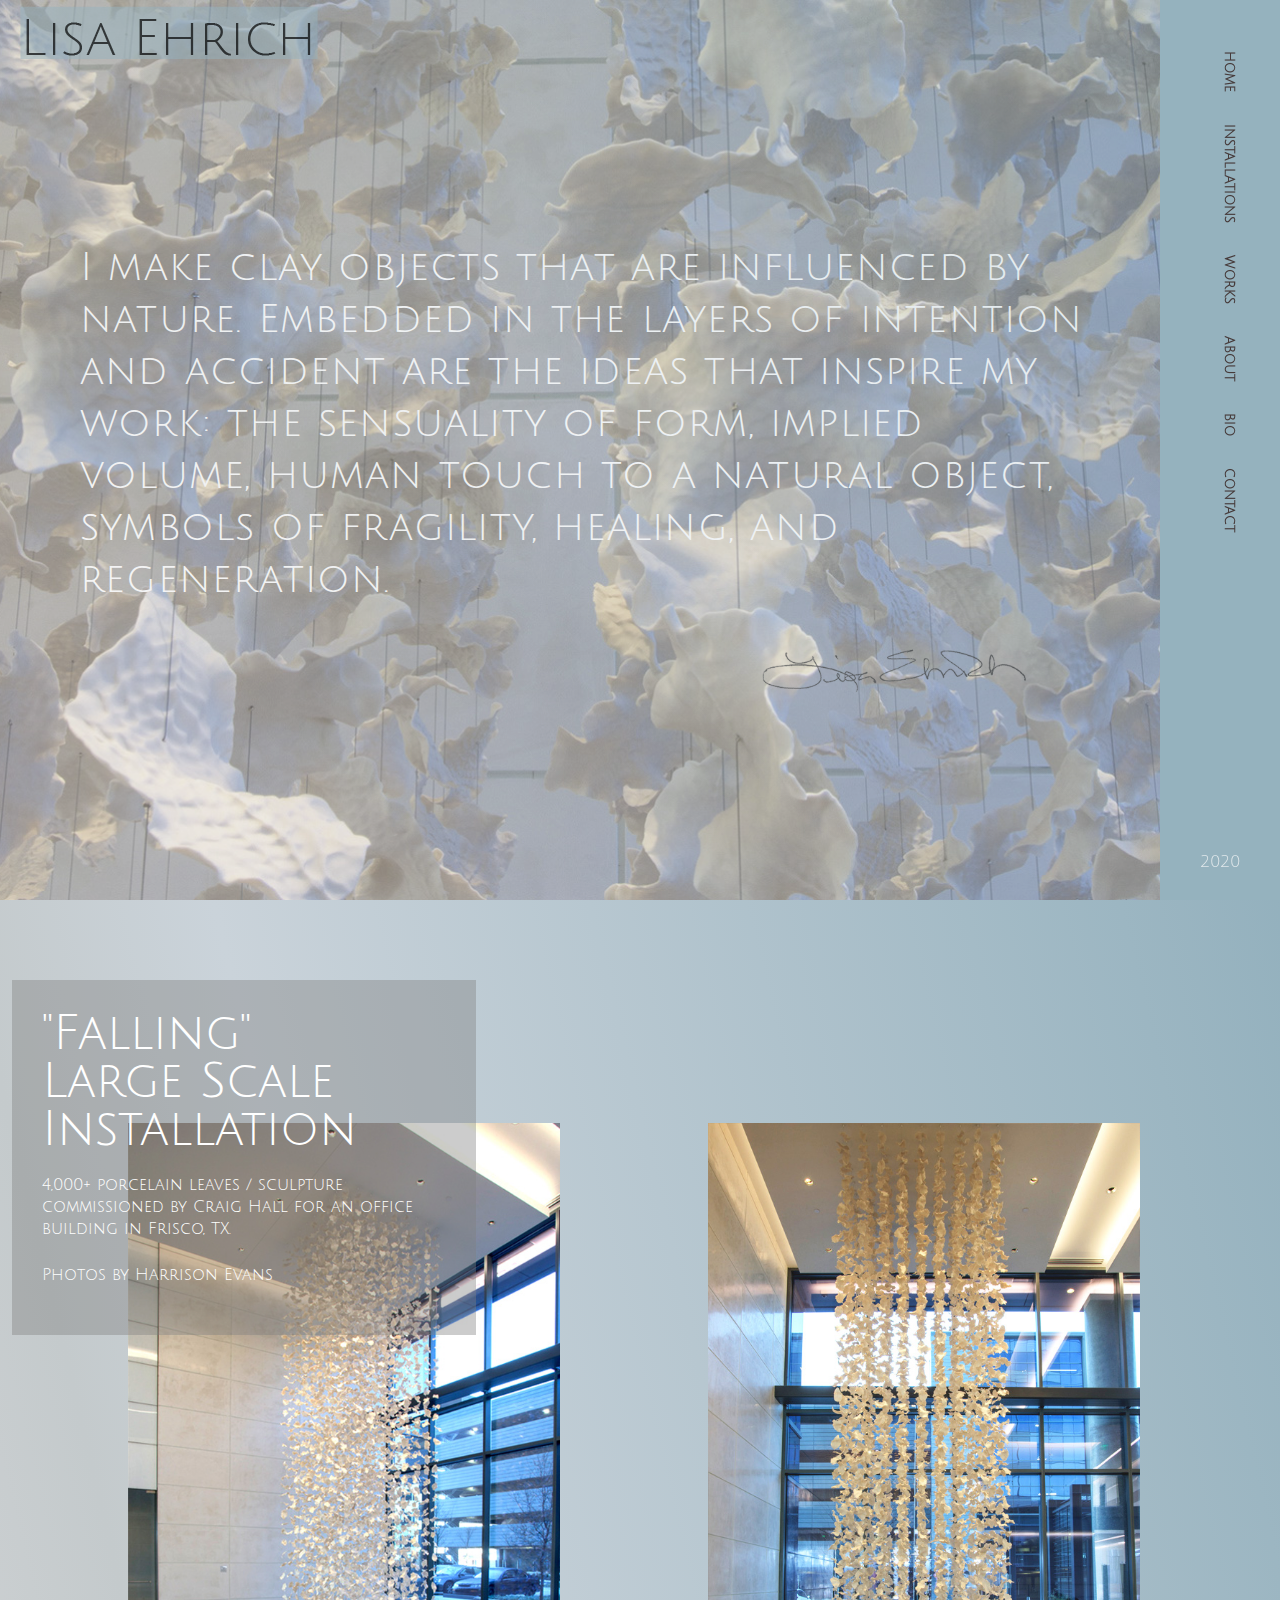
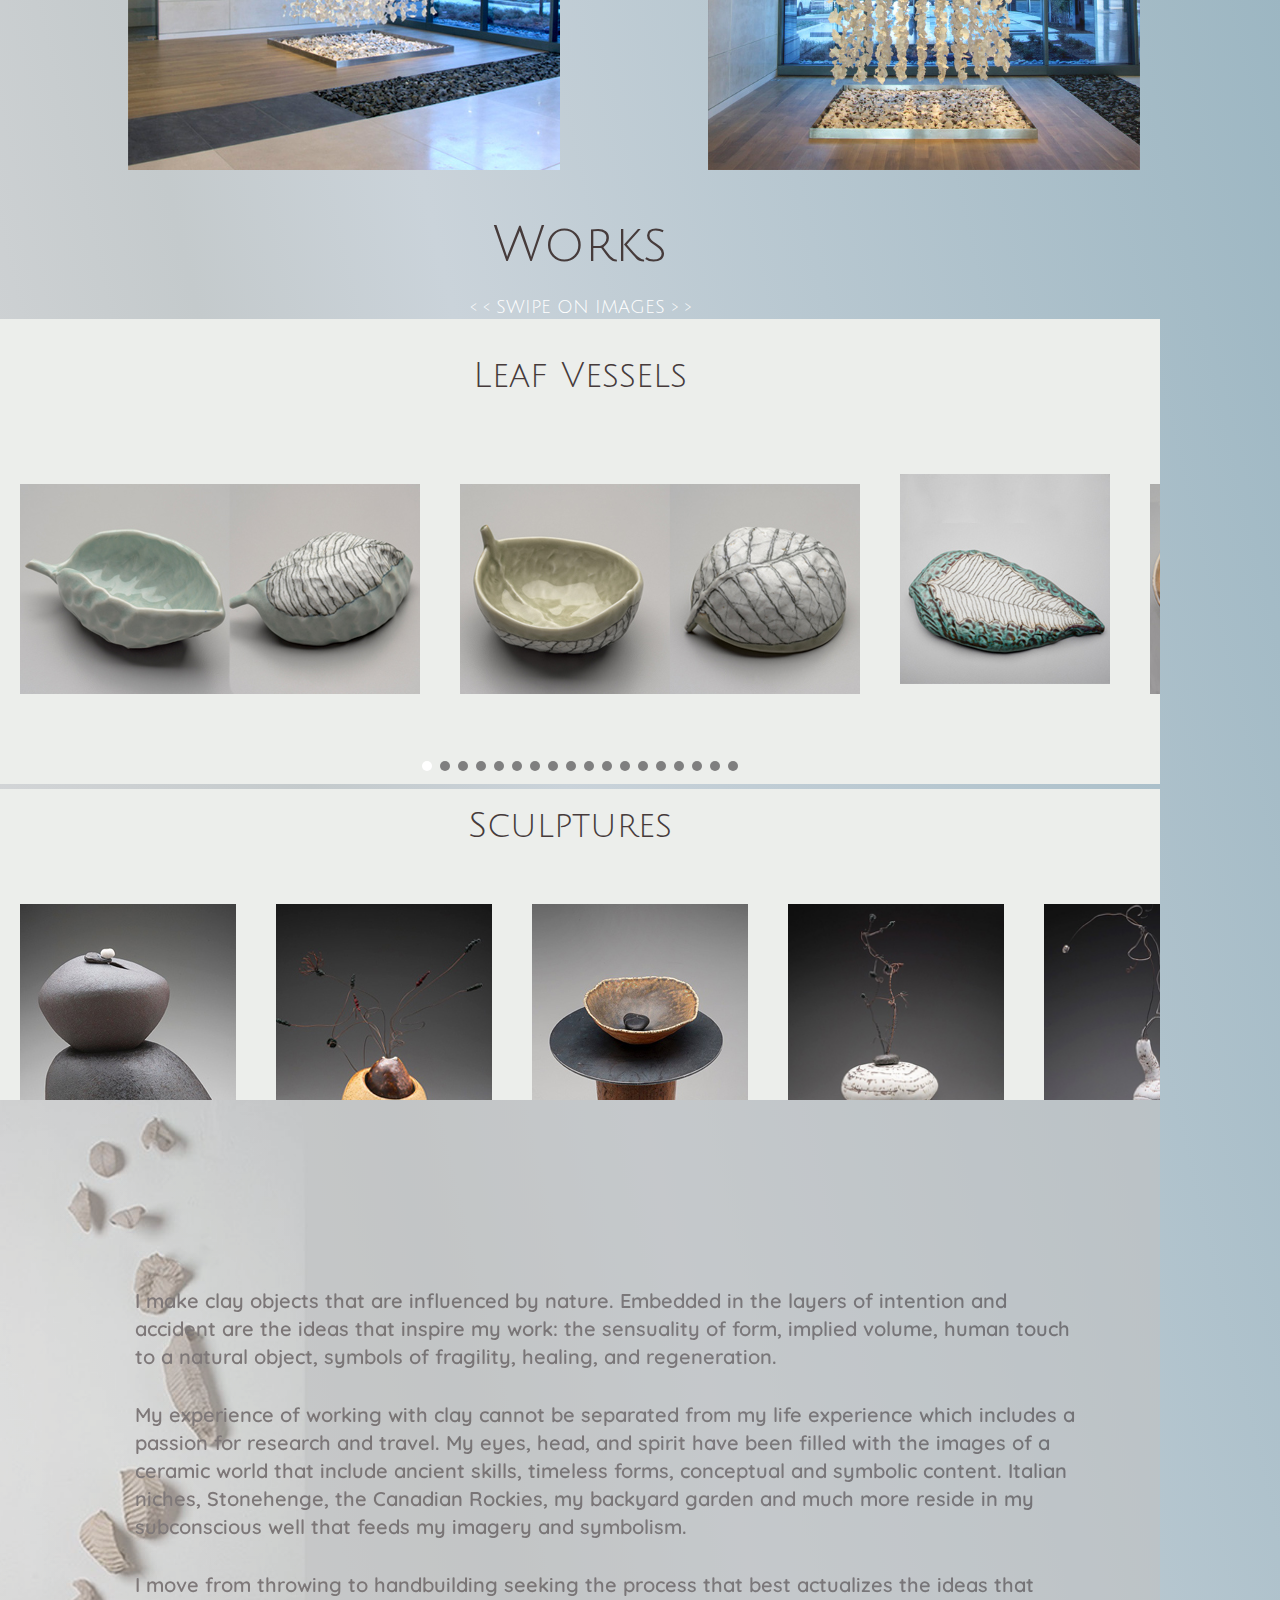
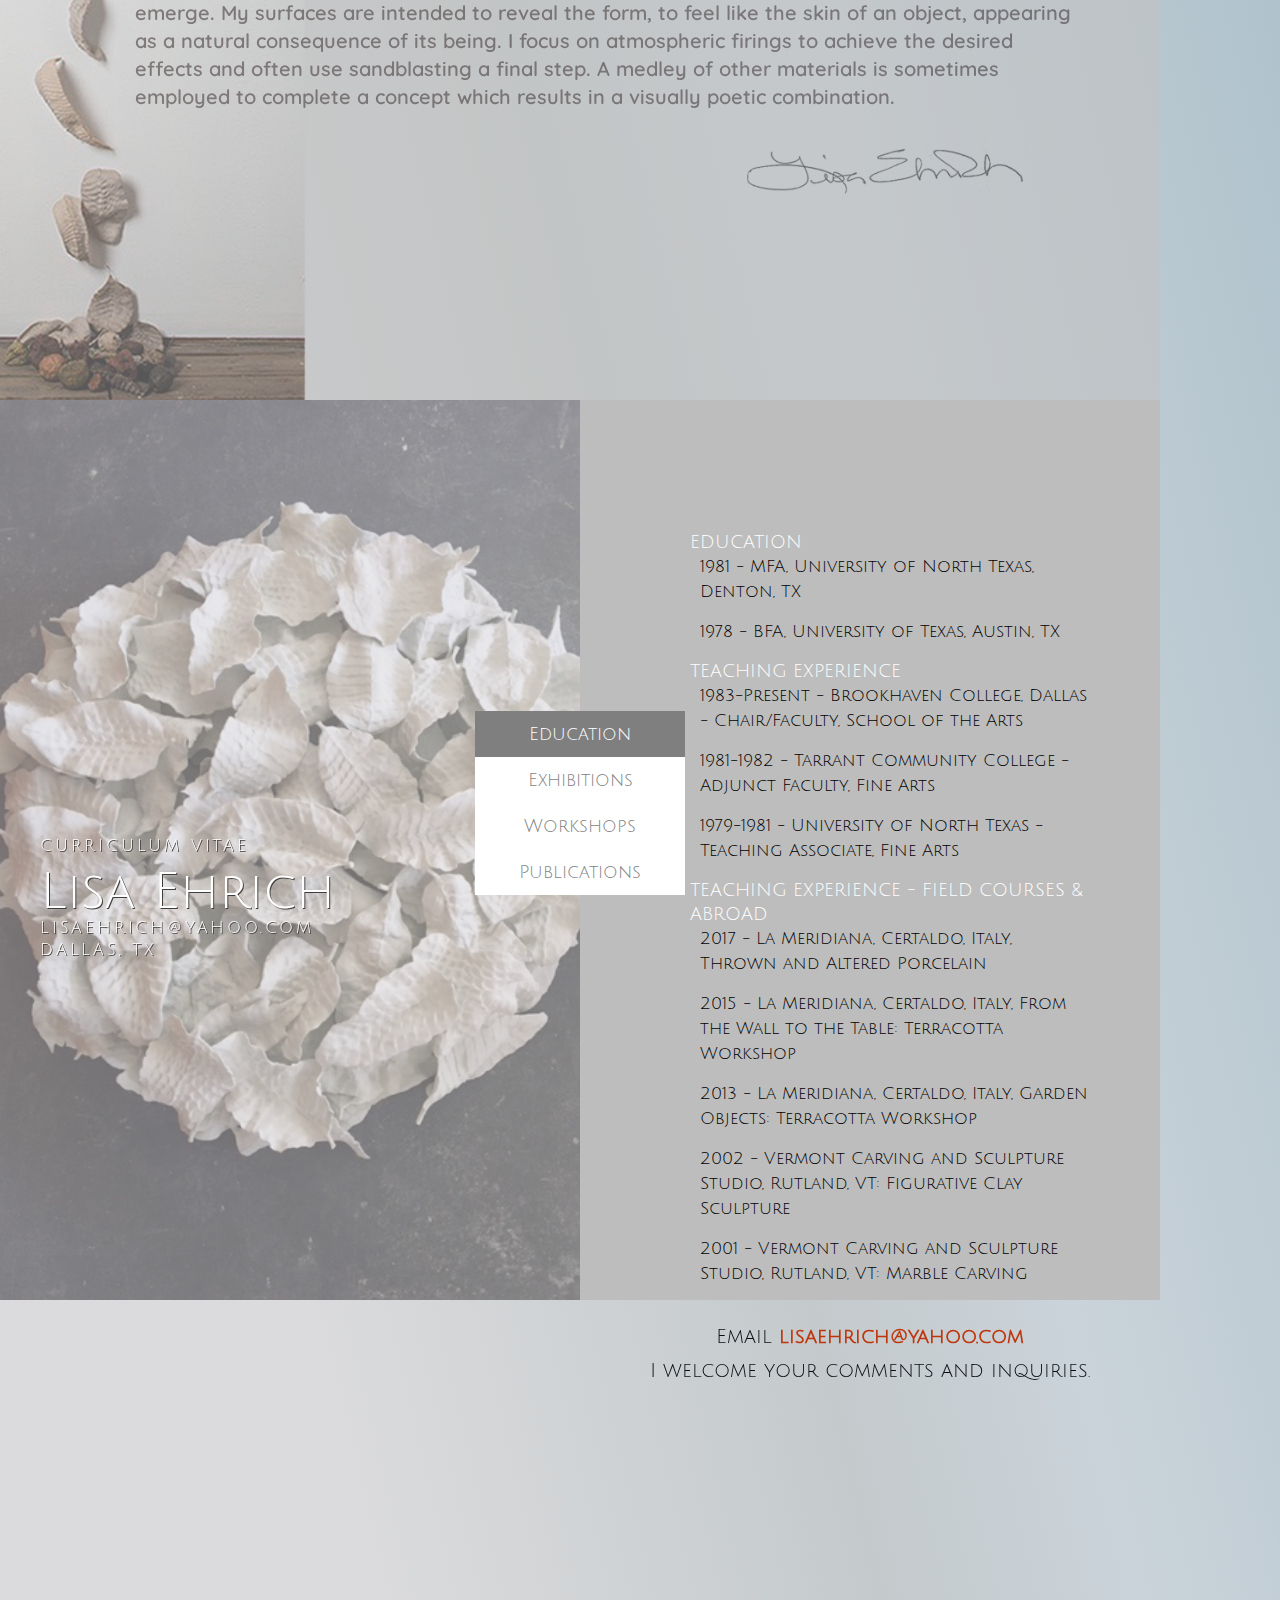
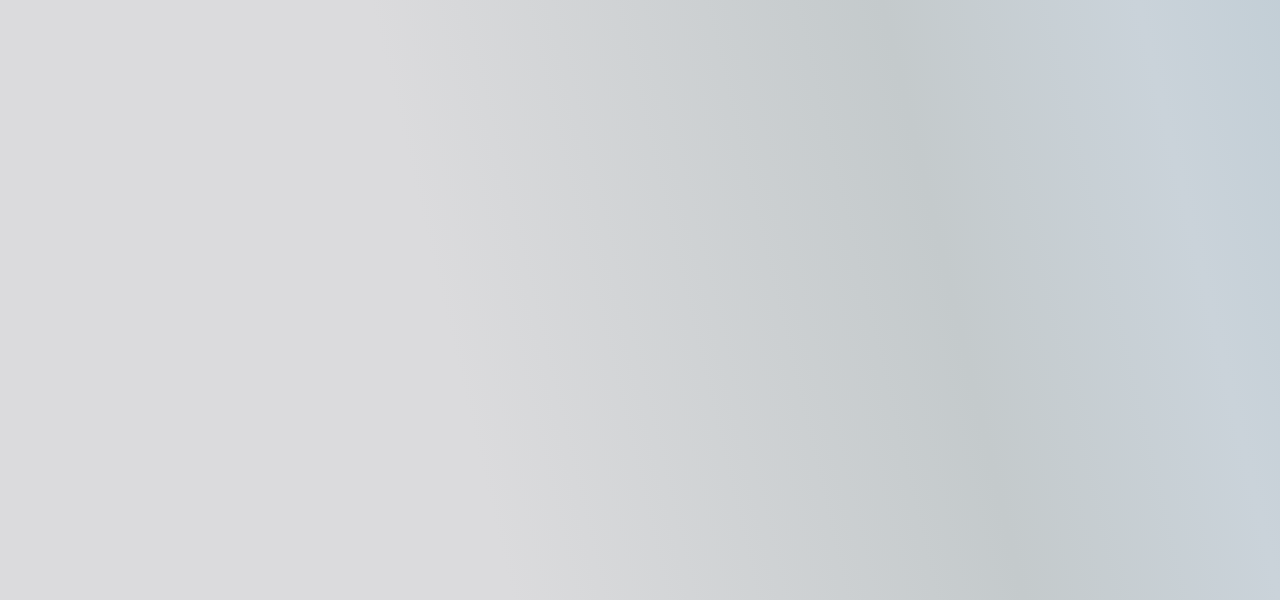
==== commit 1ed11c8f: "final installation" ====
--- a/LisaEhrich/LisaEhrich/index.html
+++ b/LisaEhrich/LisaEhrich/index.html
@@ -34,7 +34,7 @@
             </div>
         </header>
         <section class="full-section-wrap wrapper-full-scroll">
-            <div class="home-section full-h2-section full-scroll-section active" id="home" data-rel="0">
+            <div class="home-section full-section full-scroll-section active" id="home" data-rel="0">
                 <div class="bg home-layer" style="background-image: url(img/LE/fall-home-02.jpg)" alt="falling leaves sculpture by Lisa Ehrich">
                     <div class="vertical-align full">
                         <div class="full-main-title">
@@ -46,137 +46,130 @@
                     </div>
                 </div>
             </div>      
-            <div class="project-section full-h2-section full-scroll-section" id="installations" data-rel="1">               
-                    <div class="exhibit-wrap">
-                        <div class="exhibit-desc single-desc">
-                            <div class="close-nav-bar type-2 vertical-align"><i></i></div>
-                            <div class="single2-desc single-desc vertical-align">
-                                <h2 class="title">"Falling"<br /> Large Scale Installation</h2>
-                                <div class="simple-text sm">
-                                    <p>4,000+ porcelain leaves / sculpture commissioned by Craig Hall for an office building in Frisco, TX.</p>
-                                </div>
-                                <div class="project-author">Photos by Harrison Evans</div>
-                            </div>
-                        </div>
-                        <div class="exhibit-showcase single2-slider">
-                            <div class="col-50 col">
-                                <div class="exhibit-image">
-                                    <img src="img/LE/fall-install-01.jpg" alt="falling installation">
-                                </div>
-                            </div>
-                            <div class="col-50 col">
-                                <div class="exhibit-image">
-                                    <img src="img/LE/fall-install-02.jpg" alt="falling installation">
-                                </div>
-                            </div>
-                            <div class="col-50 col">
-                                <div class="exhibit-image">
-                                    <img src="img/LE/fall-install-04.jpg" alt="falling installation">
-                                </div>
-                            </div>
-                            <div class="col-50 col">
-                                <div class="exhibit-image">
-                                    <img src="img/LE/fall-install-07.jpg" alt="falling installation">
-                                </div>
-                            </div>
-                            <div class="col-50 col">
-                                <div class="exhibit-image">
-                                    <img src="img/LE/fall-install-06.jpg" alt="falling installation">
-                                </div>
-                            </div>
-                            <div class="col-50 col">
-                                <div class="exhibit-image">
-                                    <img src="img/LE/fall-install-10.jpg" alt="falling installation">
-                                </div>
-                            </div>
-                        </div>
-                    </div>                    
-                    <div class="exhibit-wrap bg-black">
-                        <div class="exhibit-desc single-desc">
-                            <div class="close-nav-bar type-2 vertical-align"><i></i></div>
-                            <div class="single2-desc single-desc vertical-align">
-                                <div class="property">"Life Cycle"</div>
-                                <div class="sub-title">Porcelain Leaves / sculpture</div>
-                                <h2 class="title-2">2.2.2. Seoul-Dallas-Seoul</h2>
-                                <div class="sub-title">Tong-In Gallery, Seoul, Korea</div>
-                                <div class="artist">Keun Joong Kim + Sun Doo Kim <br />Lisa Ehrich + Rick Mawell<br />Hyun Ju Chung + Chong Keun Chu</div>
-                            </div>
-                        </div>
-                        <div class="exhibit-showcase single2-slider">
-                            <div class="col-100 col">
-                                <div class="exhibit-image wide">
-                                    <img src="img/LE/Life-Cycle222-wide-2.jpg" alt="falling installation">
-                                </div>
-                            </div>
-                            <div class="col-50 col">
-                                <div class="exhibit-image">
-                                    <img src="img/LE/lifecycle-01.jpg" alt="falling installation">
-                                </div>
-                            </div>
-                            <div class="col-50 col">
-                                <div class="exhibit-image">
-                                    <img src="img/LE/lifecycle-02.jpg" alt="falling installation">
-                                </div>
-                            </div>
-                            <hr class="grey-border" />
-                        </div>
-                    </div>    
-                    <div class="exhibit-wrap">
-                        <div class="exhibit-desc single-desc">
-                            <div class="close-nav-bar type-2 vertical-align"><i></i></div>
-                            <div class="single2-desc single-desc vertical-align">
-                                <h2 class="title">Season of <br />Change</h2>
-                                <div class="sub-title">Porcelain & Stoneware</div>
-                                <div class="exhibit-size">9' x 6' x 7"</div>
-                            </div>
-                        </div>
-                        <div class="exhibit-showcase single2-slider">
-                            <div class="col-40 col">
-                                <div class="exhibit-image">
-                                    <img src="img/LE/season-change-01.jpg" alt="season change installation">
-                                </div>
-                            </div>
-                            <div class="col-60 col">
-                                <div class="exhibit-image">
-                                    <img src="img/LE/season-change-02.jpg" alt="season change installation">
-                                </div>
-                            </div>
-                        </div> 
-                        <hr class="grey-border" />
-                    </div>                      
-                    <div class="exhibit-wrap">
-                        <div class="exhibit-desc single-desc">
-                            <div class="close-nav-bar type-2 vertical-align"><i></i></div>
-                            <div class="single2-desc single-desc vertical-align">
-                                <h2 class="title">Drawing<br /> from Nature</h2>
-                                <div class="sub-title">Porcelain & Steel Band</div>
-                                <div class="exhibit-size">11' x 2' x 2'</div>
-                            </div>
-                        </div>
-                        <div class="exhibit-showcase single2-slider">
-                            <div class="col-50 col">
-                                <div class="exhibit-image">
-                                    <img src="img/LE/drawing-nature-01.jpg" alt="season change installation">
-                                </div>
-                            </div>
-                            <div class="col-50 col">
-                                <div class="exhibit-image">
-                                    <img src="img/LE/drawnature-detail2.jpg" alt="season change installation">
-                                </div>
-                            </div>
-                        </div>
-                        <hr class="grey-border" />
-                    </div>                       
-                    <div class="exhibit-wrap">
-                        <div class="exhibit-desc single-desc">
-                            <div class="close-nav-bar type-2 vertical-align"><i></i></div>
-                            <div class="single2-desc single-desc vertical-align">
-                                <h2 class="title">Black Cloud</h2>
+            <div class="project-section full-h2-section full-scroll-section" id="installations" data-rel="1">
+                <div class="exhibit-wrap"> 
+                    <div class="exhibit-desc">
+                        <div class="single2-desc">
+                            <div class="title">"Falling"<br> Large Scale Installation</div>
+                            <div class="simple-text sm">
+                                <p>4,000+ porcelain leaves / sculpture commissioned by Craig Hall for an office building in Frisco, TX.</p>
+                            </div>
+                            <div class="project-author">Photos by Harrison Evans</div>
+                        </div>
+                    </div>
+                    <div class="exhibit-showcase">
+                        <div class="col-50 col">
+                            <div class="exhibit-image">
+                                <img src="img/LE/fall-install-01.jpg" alt="falling installation">
+                            </div>
+                        </div>
+                        <div class="col-50 col">
+                            <div class="exhibit-image">
+                                <img src="img/LE/fall-install-02.jpg" alt="falling installation">
+                            </div>
+                        </div>
+                        <div class="col-50 col">
+                            <div class="exhibit-image">
+                                <img src="img/LE/fall-install-04.jpg" alt="falling installation">
+                            </div>
+                        </div>
+                        <div class="col-50 col">
+                            <div class="exhibit-image">
+                                <img src="img/LE/fall-install-07.jpg" alt="falling installation">
+                            </div>
+                        </div>
+                        <div class="col-50 col">
+                            <div class="exhibit-image">
+                                <img src="img/LE/fall-install-06.jpg" alt="falling installation">
+                            </div>
+                        </div>
+                        <div class="col-50 col">
+                            <div class="exhibit-image">
+                                <img src="img/LE/fall-install-10.jpg" alt="falling installation">
+                            </div>
+                        </div>
+                    </div>
+                </div>
+                <div class="exhibit-wrap bg-black">
+                    <div class="exhibit-desc">
+                       <div class="single2-desc">
+                            <div class="title">"Life Cycle"</div>
+                            <div class="property">Porcelain Leaves / sculpture</div>
+                                 <hr />
+                           <div class="sub-title">2.2.2. Seoul-Dallas-Seoul</div>
+                            <div class="sub-title">Tong-In Gallery, Seoul, Korea</div>
+                            <div class="project-author">Keun Joong Kim + Sun Doo Kim <br />Lisa Ehrich + Rick Mawell<br />Hyun Ju Chung + Chong Keun Chu</div>
+                        </div>
+                    </div>
+                    <div class="exhibit-showcase">
+                        <div class="col-100 col">
+                            <div class="exhibit-image wide">
+                                <img src="img/LE/Life-Cycle222-wide-2.jpg" alt="falling installation">
+                            </div>
+                        </div>
+                        <div class="col-50 col">
+                            <div class="exhibit-image">
+                                <img src="img/LE/lifecycle-01.jpg" alt="falling installation">
+                            </div>
+                        </div>
+                        <div class="col-50 col">
+                            <div class="exhibit-image">
+                                <img src="img/LE/lifecycle-02.jpg" alt="falling installation">
+                            </div>
+                        </div>
+                    </div>
+                </div>    
+                <div class="exhibit-wrap">
+                    <div class="exhibit-desc">
+                        <div class="single2-desc">
+                            <div class="title">Season of <br />Change</div>
+                            <div class="sub-title">Porcelain & Stoneware</div>
+                            <div class="sub-title">9' x 6' x 7"</div>
+                        </div>
+                    </div>
+                    <div class="exhibit-showcase" style="margin-top:-20%;">
+                        <div class="col-40 col">
+                            <div class="exhibit-image">
+                                <img src="img/LE/season-change-01.jpg" alt="season change installation" style="width: 80%;">
+                            </div>
+                        </div>
+                        <div class="col-60 col">
+                            <div class="exhibit-image">
+                                <img src="img/LE/season-change-02.jpg" alt="season change installation">
+                            </div>
+                        </div>
+                    </div> 
+                </div>                      
+                <div class="exhibit-wrap bg-black">
+                    <div class="exhibit-desc">
+                        <div class="single2-desc">
+                            <div class="title">Drawing<br /> from Nature</div>
+                            <div class="sub-title">Porcelain & Steel Band</div>
+                            <div class="project-author">11' x 2' x 2'</div>
+                        </div>
+                    </div>
+                    <div class="exhibit-showcase" style="margin-top:-20%;">
+                        <div class="col-50 col">
+                            <div class="exhibit-image">
+                                <img src="img/LE/drawing-nature-01.jpg" alt="season change installation">
+                            </div>
+                        </div>
+                        <div class="col-50 col">
+                            <div class="exhibit-image">
+                                <img src="img/LE/drawnature-detail2.jpg" alt="season change installation">
+                            </div>
+                        </div>
+                    </div>
+                </div>                       
+                <div class="exhibit-wrap bg-grey3">
+                        <div class="exhibit-desc">
+                            <div class="single2-desc">
+                                <div class="title">Black Cloud</div>
                                 <div class="sub-title">Black Stoneware</div>
-                                <div class="exhibit-size">6.5' x 38" x 9"</div>
-                            </div>
-                        </div>
-                        <div class="exhibit-showcase single2-slider">
+                                <div class="sub-title">6.5' x 38" x 9"</div>
+                            </div>
+                        </div>
+                        <div class="exhibit-showcase" style="margin-top:-5%;">
                             <div class="col-30 col">
                                 <div class="exhibit-image one-third">
                                     <img src="img/LE/black-cloud-10.jpg" alt="black cloud installation">
@@ -195,7 +188,7 @@
                         </div>
                     </div>              
             </div>
-            <div class="works-section full-h2-section full-scroll-section" id="works" data-rel="2">
+        <div class="works-section full-h2-section full-scroll-section" id="works" data-rel="2">
                 <div class="main-content no-padd">
                     <div class="container">
                         <div class="title-counter no-padd">
--- a/LisaEhrich/LisaEhrich/css/newstyle-copy.css
+++ b/LisaEhrich/LisaEhrich/css/newstyle-copy.css
@@ -1,6 +1,6 @@
 html, body, div, span, applet, object, iframe, h1, h2, h3, h4, h5, h6, p, blockquote, pre, a, abbr, acronym, address, big, cite, code, del, dfn, em, img, ins, kbd, q, s, samp, small, strike, strong, sub, sup, tt, var, b, u, i, center, dl, dt, dd, ol, ul, li, fieldset, form, label, legend, table, caption, tbody, tfoot, thead, tr, th, td, article, aside, canvas, details, embed, figure, figcaption, footer, header, hgroup, menu, nav, output, ruby, section, summary, time, mark, audio, video { margin: 0; padding: 0; border: 0; font-size: 100%; font: inherit; vertical-align: baseline; }
 /* HTML5 display-role reset for older browsers */
-article, aside, details, figcaption, figure, footer, header, hgroup, menu, nav, section { display: block; }
+article, aside, details, figcaption, figure, footer, header, hgroup, menu, nav, section, div { display: block; }
 body * { -webkit-text-size-adjust: none; box-sizing: border-box; }
 	select::-ms-expand { display: none; }
 a, a:link, a:visited, a:active, a:hover { cursor: pointer; text-decoration: none; outline: none; }
@@ -52,7 +52,7 @@
 .section-fullpage { position: relative; padding: 70px 0px 80px; }
 .section-fullpage.full { height: 1080px; height: 100vmin; min-height: 800px; }
 .full-h-section { height: 700px; height: 100vmin; min-height: 650px; }
-.full-h2-section { height: 1080px; height: 100vmin; overflow: auto; position: absolute; top: 0; left: 0; right: 0px; bottom: 0px; }
+.full-h2-section { height: 100%; overflow: auto; position: absolute; top: 0; left: 0; right: 0px; bottom: 0px; }
 .top-padd{ padding-top:30px; }
 .content-bg { padding: 160px 0px 180px; position: relative; }
 .main-baner-align { padding-top: 0px; position: relative; width: 100%; display: table; min-height:100vmin; height: 100%; }
@@ -60,14 +60,14 @@
 /* 5. HELP CLASSES*/
 /*-------------------------------------------------------------------------------------------------------------------------------*/
 img { width: 100%; height: auto; }
-.bg-grey { background: #dbdbdd; }
+.bg-grey { background: #bdbdbd; }
 .bg-grey2 { background: #f1f1f1; }
+.bg-grey3 { background: #eceeeb; }
 .bg-turquois { background: #80a0af; }
 .bg-black { background-color: #171c1e; }
 .pos-absol, .bg, .service-layer, .layer-bg-1, .layer-bg-2, .layer-bg-3, .layer-bg-6, .layer-bg-7, .nav-menu > ul > li > a:before { position: absolute; left: 0px; top: 0px; width: 100%; height: 100%; }
 .transition-def, .button-type-3 > span, .button-type-3 span:last-child:before, a, .nav-menu > ul > li > a:before, .close img, .close-item img, .nav-page-pagination.fixed-nav li span, .tumbs-item .slide-swich img { transition: all 0.35s ease-out; -webkit-transition: all 0.35s ease-out; -moz-transition: all 0.35s ease-out; }
 .bg, .service-layer { overflow: hidden; background-position: 50% 50%; background-repeat: no-repeat; background-attachment: scroll; background-size: cover; backface-visibility: hidden; }
-/*.single-slide .bg { background-size: cover; height: 100%; }*/
 .bg.fix, .fix.service-layer { background-attachment: fixed; background-size: cover; }
 .vertical-align { -webkit-transform: translateY(-50%); -moz-transform: translateY(-50%); -ms-transform: translateY(-50%); transform: translateY(-50%); top: 50%; position: absolute; } 
 .vertical-align.full { left: 0px; width: 100%; text-align: center; }
@@ -117,14 +117,14 @@
 .header.style-center nav { position: relative; padding: 29px 0px; display: inline-block; }
 .logo { left: 0px; width: 102px; }
 .logo img { width: 100%; height: auto; }
-.header-icon { right: 0px; }
+/*.header-icon { right: 0px; }
 .header-icon a { position: relative; float: left; margin: 0px 0px 0px 10px; }
 .header-icon a span { width: 14px; height: 14px; line-height: 14px; position: absolute; right: -5px; bottom: -3px; background: #888; color: #fff; border-radius: 50%; font-size: 8px; font-weight: 400; }
 .header-icon a i { color: #888888; font-size: 20px; }
 .sub-menu { position: absolute; top: 100%; min-width: 220px; left: 0px; background: #fff; border: 1px solid rgba(4, 5, 5, 0.05); text-align: left; box-shadow: 0px 93px 122px rgba(2, 2, 2, 0.47); padding: 10px 0px; -webkit-transform: translateX(-35px); -moz-transform: translateX(-35px); -ms-transform: translateX(-35px); transform: translateX(-35px); visibility: hidden; opacity: 0; -webkit-transition: all 250ms cubic-bezier(0.75, 0.35, 0.48, 1.145); -moz-transition: all 250ms cubic-bezier(0.75, 0.35, 0.48, 1.145); transition: all 250ms cubic-bezier(0.75, 0.35, 0.48, 1.145); }
 .sub-menu li { padding: 0px 20px; }
 .sub-menu li:last-child a { border-bottom: 0px none; }
-.sub-menu .sub-menu { position: absolute; left: 100%; top: 0px; }
+.sub-menu .sub-menu { position: absolute; left: 100%; top: 0px; }*/
 .nav-menu > ul > li .sub-menu li a { padding: 0px 10px; line-height: 35px; border-bottom: 1px solid #f2f2f2; font-size: 12px; }
 .burger { position: absolute; cursor: pointer; display: none; padding: 9px 0px; width: 50px; height: 100%; left: 0px; z-index: 50; -webkit-transition: all 250ms ease-in 0.35s; -moz-transition: all 250ms ease-in 0.35s; transition: all 250ms ease-in 0.35s; }
 .burger i { position: relative; width: 60%; display: block; margin: 20px auto 0; }
@@ -144,21 +144,10 @@
 .close { position: absolute; right: 0px; top: 0px; cursor: pointer; }
 .close:hover img { -webkit-transform: scale(0.8); -moz-transform: scale(0.8); -ms-transform: scale(0.8); transform: scale(0.8); }
 .close-item:hover img { -webkit-transform: scale(0.8); -moz-transform: scale(0.8); -ms-transform: scale(0.8); transform: scale(0.8); }
-/*---------------------------------*/
-/* 12. RESPONSIVE*/
-/*--------------------------------*/
-@media (max-width: 992px) {
-	.title-counter .title { padding-bottom: 15px; }
-	.main-content { -webkit-transition: all 0.5s; -moz-transition: all 0.5s; transition: all 0.5s; }
-	.burger { display: block; }
-	.burger.active { -webkit-transform: translateX(230px) translateY(0%); -moz-transform: translateX(230px) translateY(0%); -ms-transform: translateX(230px) translateY(0%); transform: translateX(230px) translateY(0%); background: #fff; top: 0px; text-align: center; }
-	.nav-menu { display: table; width: 100%; height: 100%; }
-	.logo-mobile { display: block; margin-bottom: 75px; padding-left: 20px; }
-}
 /*-------------------------------------*/
 /*    13. SHOP                        */
 /* ----------------------------------*/
-.main-content { position: relative; height: 100%; overflow-y: scroll; }
+.main-content { position: relative; height: 100%; /*overflow-y: scroll;*/ }
 .main-content.no-padd { padding: 0px; margin: 0px; border-top-width: 0px; border-bottom-width: 0px; }
 .main-content.no-margin { padding: 0px; margin: 0px; border-top-width: 0px; border-bottom-width: 0px; }
 .top-baner { position: relative; width: 100%; max-height: 1080px; height: 100vmin; }
@@ -350,10 +339,10 @@
 	.col-40 { width: 40%; }
 	.col-30 { width: 33.33333333333334%; }
 	.single-slide { position: relative; width: 100%; height: 100%; max-height:800px; }
-	.single2-slider { padding: 0px 0px 0px 220px; -webkit-transition: all 0.35s ease-out; -moz-transition: all 0.35s ease-out; transition: all 0.35s ease-out; }
-	.single-desc { z-index: 5; color: #fff; position: absolute; }
+	.single2-slider { padding: 0px 0px 0px 120px; -webkit-transition: all 0.35s ease-out; -moz-transition: all 0.35s ease-out; transition: all 0.35s ease-out; }
+	/*.single-desc { z-index: 5; color: #fff; position: absolute; }
 		.single-desc .folow span { font-size: 12px; font-weight: 700; color: rgba(255, 255, 255, 0.3); letter-spacing: 1.4px; text-transform: uppercase; }
-	.single2-desc { background: rgba(127, 127, 127, 0.40); padding: 50px 30px 30px 60px; width:420px; -webkit-transition: all 0.55s ease-out; -moz-transition: all 0.55s ease-out; transition: all 0.55s ease-out; }
+	*/.single2-desc { background: rgba(127, 127, 127, 0.40); padding: 30px; width:40%; color: #fff; -webkit-transition: all 0.55s ease-out; -moz-transition: all 0.55s ease-out; transition: all 0.55s ease-out; }
 		.single2-desc .title { font-size: 60px; line-height: 60px; display: block; min-width: 607px; padding-bottom: 20px; }
 		.single2-desc .simple-text { padding-bottom: 25px; }
 	.project-author { color: #fff; font-size: 16px; line-height: 20px; display: block; margin-bottom: 20px; }
@@ -365,9 +354,12 @@
 			.single2-point li:hover:before, .single2-point li.active:before { opacity: 1; }
 	.main-content.open-panel .single2-slider { padding-left: 0px; }
 	.main-content.open-panel .single2-desc { left: -800px; }
+.exhibit-desc.open-panel .single2-slider { padding-left: 0px; }
+.exhibit-desc.open-panel .single2-desc { left: -800px; }
+.exhibit-desc.active .single2-desc { left: -800px; }
 /****************************************/
 /*  30. SINGLE _3 INSTALLATION */
-/**************************************/
+/************************************
 .close-nav-bar { position: relative; width: 100%; height: 50px; background: #201a1a; text-align: center; cursor: pointer; }
 .close-nav-bar i { display: inline-block; margin-top: 23px; width: 25px; height: 2px; background: #fff; position: relative; -webkit-transition: all 0.25s ease-out; -moz-transition: all 0.25s ease-out; transition: all 0.25s ease-out; }
 .close-nav-bar i:before { content: ''; position: absolute; left: 0px; top: -6px; width: 100%; height: 2px; background: #fff; backface-visibility: hidden; -webkit-transition: all 0.25s ease-out; -moz-transition: all 0.25s ease-out; transition: all 0.25s ease-out; }
@@ -381,7 +373,7 @@
 .close-nav-bar.type-2 i { background: transparent; }
 .close-nav-bar.type-2.active i:before { -webkit-transform: rotate(-35deg); -moz-transform: rotate(-35deg); -ms-transform: rotate(-35deg); transform: rotate(-35deg); top: -6px; width: 90%; }
 .close-nav-bar.type-2.active i:after { -webkit-transform: rotate(35deg); -moz-transform: rotate(35deg); -ms-transform: rotate(35deg); transform: rotate(35deg); bottom: -6px; width: 90%; }
-
+**/
 	/*.sliders-wrapp { height: 100%; }
 
 *************************/
@@ -389,10 +381,7 @@
 /*---------------------------------------------------------------*/
 body.overflowh { overflow: hidden; }
 .preload .title-h1 { visibility: visible; opacity: 1; }
-/*.onepagev6 #fp-nav { visibility: visible; opacity: 1; }*/
-
 .onepagev6 { background-image: linear-gradient(to top right, #dbdbdd 20%, #c4cacc 40%, #cad3da 50%, #89aab8 100% ); font-weight: 400; }
-
 hr.grey-border { border: 5px solid #888; }
 .header.right-style { position: relative; width: 100%; overflow: hidden; }
 .header.right-style .header-wrap { position: relative; width: 100%; padding: 0px 90px; height: inherit; }
@@ -403,7 +392,7 @@
 .right-navigation { position: fixed; right: 0px; top: 0px; width: 120px; height: 100%; background: #95b2be; z-index: 500; -webkit-transition: all 0.35s ease-out; -moz-transition: all 0.35s ease-out; transition: all 0.35s ease-out; }
 .right-navigation .folow { padding-top: 50px; text-align: center; }
 	.right-navigation .menu-scrol { position: relative; text-align: center; width: 100%; height: 100%; right: 0px; margin: 0px !important; top: 0px; padding: 60px 5%; }
-.right-navigation .menu-scrol li { display: block; margin-right: 1rem; width: auto; height: auto; float: left; }
+.right-navigation .menu-scrol li { display: block; margin-right: 2rem; width: auto; height: auto; float: left; }
 .right-navigation .menu-scrol li a { font-size: 16px; font-weight: 600; font-family: 'Julius Sans One', sans-serif; text-transform: uppercase; color: #463b3b; position: relative; display: block; }
 .right-navigation .menu-scrol li a:hover, .right-navigation ul li a.active { color: #c9d2d9; }
 .right-navigation .copy { position: absolute; left: 0px; width: 100%; bottom: 60px; text-align: center; font-size: 16px; color: rgba(255, 254, 254, 0.7); }
@@ -413,39 +402,33 @@
 .folow.grey a:after { color: #fff; }
 .wrapper-full-scroll { padding-top: 66px; }
 .full-section { background-image: linear-gradient(to top right, #dbdbdd 20%, #c4cacc 40%, #cad3da 50%, #89aab8 100% ); }
-.full-section-wrap { background-image: linear-gradient(to top right, #dbdbdd 20%, #c4cacc 40%, #cad3da 50%, #89aab8 100% ); padding-right: 120px; }
+.full-section-wrap { background-image: linear-gradient(to top right, #dbdbdd 20%, #c4cacc 40%, #cad3da 50%, #89aab8 100% ); }
 .full-section { position: relative; width: 100%; opacity: 0; visibility: hidden; -webkit-transition: all 1s ease-out; -moz-transition: all 1s ease-out; transition: all 1s ease-out; }
 .pub-caption { font-family: 'Quicksand', sans-serif; padding: 0px 0px 0px 0px; line-height: 22px; }
-/*.full-section {-webkit-overflow-scrolling: touch; -ms-overflow-style: none; }*/
-@media (max-width: 1400px) {
-	.full-section-wrap { padding-right: 120px; }
-	.wrapper-full-scroll { padding-top: 66px; }
-}
+full-section {-webkit-overflow-scrolling: touch; -ms-overflow-style: none; }
+.full-section-wrap { padding-right: 120px; }
 .full-section-wrap.wrapper-full-scroll { padding-top: 0px; }
-.title-h1 { font-size: 46px; line-height: 54px; text-align: left; color: #fff; letter-spacing: 1.2px; }
+.title-h1 { font-size: 60px; line-height: 70px; text-align: left; color: #fff; letter-spacing: 1.2px; }
 .scroll-down-section { -webkit-transform: rotate(90deg); -moz-transform: rotate(90deg); -ms-transform: rotate(90deg); transform: rotate(90deg); font-size: 14px; line-height: 14px; color: rgba(255, 255, 255, 0.5); width: auto; position: absolute; left: 40px; bottom: 130px; cursor: pointer; -webkit-transition: all 0.35s ease-out; -moz-transition: all 0.35s ease-out; transition: all 0.35s ease-out; }
 .scroll-down-section:hover { color: #fff; }
 /* ----- [ Exhibit-section ] -----*/
 .exhibit-container { position: relative; width: 100%; height: 100%; padding: 0px; overflow-y: visible; }
-.exhibit-wrap { position: relative; display: inline-block; width: 100%; padding-bottom: 50px; margin-bottom: 1px; }
-.exhibit-desc { padding: 14px; top: 12%; left: 1%; -webkit-transition: all 0.55s ease-out; -moz-transition: all 0.55s ease-out; transition: all 0.55s ease-out; } 
+.exhibit-wrap { position: relative; display: inline-block; width: 100%; padding-top: 80px; padding-bottom: 50px; }
+.exhibit-desc { position: relative; top: 2%; left: 1%; z-index: 5; -webkit-transition: all 0.55s ease-out; -moz-transition: all 0.55s ease-out; transition: all 0.55s ease-out; } 
 .exhibit-desc .artist { display: block; text-align: left; }
-.exhibit-desc .title { font-size: 48px; line-height: 48px; display: block; text-align: left; }
-	.exhibit-desc .title-2 { font-size: 26px; line-height: 26px; display: block; text-align: left; }
-.exhibit-desc .sub-title { font-size: 18px; text-align: left; padding-bottom: 7px; }
+.exhibit-desc .title { font-size: 48px; line-height: 48px; display: block; }
+.exhibit-desc .title-2 { font-size: 26px; line-height: 26px; display: block; }
+.exhibit-desc .sub-title { font-size: 18px; text-align: left; }
 .property { font-size: 44px; text-align: left; margin-bottom: 1%;  }
 .margin-60 { margin: 60px 0px; }
 .artist { font-size: 16px; line-height: 24px; }
-.exhibit-showcase { position: relative; margin: 0; padding-top: 0px; text-align: left; }
-.exhibit-image.wide { float: right; width: 100%; }
-.exhibit-image.one-third { }
-.exhibit-image { position: relative; display: inline-block; }
+.exhibit-showcase { position: relative; margin-top: -20%; text-align: right; }
+.exhibit-image, .exhibit-image-wide { position: relative; display: inline-block; width: 80%; }
 .exhibit-size { display: block; font-size: 18px; text-align: left; }
-/*----- [end- Exhibit Section] ------*/
 .home-layer.bg { opacity: 0.7; left: 0px; bottom: 0px; }
 .about-layer.bg, .bio-layer.bg { opacity: 0.6; background-size: cover; left: 0px; bottom: 0px; background-position: 50% 50%; }
 .full-about-item { position: absolute; width: 100%; display: block; margin: 0 auto; padding: 0px 60px 0px 120px; }
-.full-about-item p { font-size: 24px; line-height: 30px; color: #423c3c; padding: 10px 50px; font-family: 'Quicksand', sans-serif; }
+.full-about-item p { font-size: 24px; font-weight: 600; line-height: 30px; color: #463b3b; padding: 15px; font-family: 'Quicksand', sans-serif; }
 .signature { position: relative; float: right; padding: 30px 50px 0px 0px; }
 .signature img { margin-bottom: 25px; }
 .signature span { display: block; font-size: 16px; line-height: 16px; text-transform: uppercase; color: #fffefe; }
@@ -485,22 +468,18 @@
 	/* Medium landscape devices (tablets, less than 1024px)*/
 	@media (max-width: 1024px) {
 		.full-section { opacity: 1; visibility: visible; min-height: 100vh; }
-		.full-h2-section { min-height: 1024px; }
 		.about-section { min-height: 1024px; padding: 0px; }
 		.full-main-title { position: absolute; -webkit-transform: translateY(-50%); -moz-transform: translateY(-50%); -ms-transform: translateY(-50%); transform: translateY(-50%); padding: 0px 40px; }	
 		.scroll-down-section { display: none; }
 		.open-all-project { display: none; }
 		.exhibit-item { opacity: 1; }
-		.exhibit-image .one-third { height: 300px; }
-		/*	.exhibit-item.right-style .project-author { margin-right: 15px; }
-			.exhibit-item .project-author { padding-left: 15px; }
-		*/
+		
 		full-about-item { padding: 100px 30px; -webkit-transform: translate(0%, 0%); -moz-transform: translate(0%, 0%); -ms-transform: translate(0%, 0%); transform: translate(0%, 0%); top: 0px; position: relative; }
 		/*.contact-item { display: inline-block; padding: 30px 10px; }*/
 	}
 	/* Medium devices (tablets, less than 992px)*/
 	@media (max-width: 992px) {
-		.right-navigation { -webkit-transform: translateX(100%); -moz-transform: translateX(100%); -ms-transform: translateX(100%); transform: translateX(100%); width: 100%; height: 80px; }
+		.right-navigation { -webkit-transform: translateX(100%); -moz-transform: translateX(100%); -ms-transform: translateX(100%); transform: translateX(100%); width: 100%; height: 66px; }
 		.right-navigation.slide { -webkit-transform: translateX(0%); -moz-transform: translateX(0%); -ms-transform: translateX(0%); transform: translateX(0%); }
 		.right-navigation .copy { display: none; }
 		.right-navigation .menu-scrol { padding: 26px 0px; height: auto; }
@@ -523,18 +502,14 @@
 		/*.col { padding: 15px; }*/
 		.row.row-lg { margin-left: 0px; margin-right: 0px; }
 		.single2-desc.vertical-align { top: 66px; -webkit-transform: translateY(0); -moz-transform: translateY(0); -ms-transform: translateY(0); transform: translateY(0); margin-top: 0px; padding: 60px 30px 30px 30px; }
-		.single2-desc .title { font-size: 50px; line-height: 50px; display: block; padding-bottom: 20px; }
+		.single2-desc .title { font-size: 50px; line-height: 50px; display: block; }
 		.single2-desc .simple-text { padding-bottom: 25px; }
 		.sliders-wrapp { position: relative; width: 100%; overflow: hidden; }
-		.project-item-wr { position: relative; -webkit-transform: translate(0%, 0%); -moz-transform: translate(0%, 0%); -ms-transform: translate(0%, 0%); transform: translate(0%, 0%); top: 0px; left: 0px; padding: 0px; margin-bottom: 0px; }
 		.scroll-down-section { display: none; }
 		.open-all-project { display: none; }
 		.main-baner-align .cell-view { display: block; width: 100%; }
 		.property { font-size: 50px; line-height: 50px; } 
-		.service-desc .simple-text img { max-height: 330px; }
-		.exhibit-image .wide { max-width: 100%; height: 600px; }
-		.exhibit-image { height: 700px; }
-		
+		.service-desc .simple-text img { max-height: 330px; }		
 	}
 
 	/* Small devices (landscape phones, less than 768px)*/
@@ -542,71 +517,53 @@
 		.title-exhibit .title { font-size: 16px; line-height: 16px; }
 		.main-content { border-width: 0px; border-top-width: 0px; }		
 		.burger.active { -webkit-transform: translateX(235px) translateY(0%); -moz-transform: translateX(235px) translateY(0%); -ms-transform: translateX(235px) translateY(0%); transform: translateX(235px) translateY(0%); }
-		.single2-desc .title { font-size: 30px; line-height: 40px; }
-		.single2-desc .title { min-width: 100%; }
-		.single2-desc .project-author { padding-bottom: 30px; }
-		.exhibit-item .title .title-h1 { margin-left: 0px; margin-top: -150px; text-align: center; font-size: 30px; line-height: 30px; }
+		.single2-desc .title { font-size: 30px; line-height: 30px; padding-bottom: 17px; min-width: 100%; }
 		.exhibit-item .title-exhibit {  position: relative; right: 0px; text-align: center; display: inline-block; padding-bottom: 15px; -webkit-transform: translateY(0%); -moz-transform: translateY(0%); -ms-transform: translateY(0%); transform: translateY(0%);  }
 		.project-author { font-size: 14px; margin-bottom: 0px; }
 		.exhibit-item .project-author { padding-left: 0px; }
 		.exhibit-item.right-style .project-author { padding: 0px; margin: 0px; float: none; }
 		.title-exhibit .sub-title { font-size: 14px; line-height: 14px; }
-		/*.exhibit-showcase .col-50, .exhibit-showcase .col-40, .exhibit-showcase .col-60 { width: 100%; }
-		.col-60, .col-50, .col-40, .col-30 { width: 100%; }*/
-		.service-desc .col-50 { width: 50%; }
-		.exhibit-image.wide { max-width: 100%; height: 400px; }
-		.exhibit-image { height: 500px; } 
-		
-		/*	.exhibit-showcase .exhibit-image { position: relative; display: block; width: 300px; height: 450px; margin: 20% 0px 0px 0px ; }
-		*/
-		.property { font-size: 30px; line-height: 40px; }
+		.col-50, .col-40, .col-60, .col-30 { width: 100%; }
+		.service-desc .col-50 { width: 50%; }		
+		.property { font-size: 30px; line-height: 30px; }
 	}
 	/*Small devices (landscape phones, 576px and narrower)*/
 	@media (max-width: 576px) {
-		.right-navigation .menu-scrol { padding: 10px 30px 26px 0px; }
-		.right-navigation .menu-scrol li { margin: 0px 10px; }
-		.right-navigation .menu-scrol li a { font-size: 13px; line-height: 15px; }
+		.right-navigation .menu-scrol { padding: 10px 40px 8px 0px; }
+		.right-navigation .menu-scrol li { margin: 3px 10px; }
+		.right-navigation .menu-scrol li a { font-size: 15px; line-height: 20px; }
 		.header.right-style .burger { right: 5px; }
 		.burger i { display: block; }
 		.burger.active { -webkit-transform: translateX(235px) translateY(0%); -moz-transform: translateX(235px) translateY(0%); -ms-transform: translateX(235px) translateY(0%); transform: translateX(235px) translateY(0%); }
-		.full-main-title { padding: 70px 30px 0px 30px; }
-		.title-h1 { font-size: 26px; line-height: 34px; }
+		.full-main-title { padding: 90px 20px 0px 20px; }
+		.title-h1 { font-size: 24px; line-height: 34px; }
 		.artist { font-size: 15px; line-height: 18px; letter-spacing: inherit; }
-		.project-image-bg { padding: 50px 0 20px; }
 		.col { padding: 6px; }
 		.close-nav-bar.type-2 { top: 80px; margin: 0px; }
-		.single2-desc, .single2-desc.close, .inside-img img.single2-desc { padding: 0px 15px; max-width: 70%; }
+		.single2-desc, .single2-desc.close { padding: 13px; max-width: 80%; }
 		.single2-slider { height: 550px; }
 		.single-title .title { font-size: 20px; line-height: 24px; }
 		.simple-text.sm p { font-size: 13px; line-height: 18px; }
 		.single-title .simple-text { padding-bottom: 20px; }
-		.project-item-wr { padding: 0px 20px; }
-		.full-project-item .image { height: 150px; }
-		.project-section { padding: 40px 0; }
-		.full-project-item { padding-bottom: 50px; }
-		.full-about-item { padding: 0px 20px;  }
-			.full-about-item p { font-size: 16px; line-height: 20px;}
-		.exhibit-showcase .exhibit-image { position: relative; display: block; margin: 1% 0px; }
-		.exhibit-image{ height: 350px;}
-			.exhibit-image.one-third { height: 300px; }
-		.exhibit-image.wide { height: 250px; }
-		.col-50 .exhibit-image, .col-40 .exhibit-image { height: 350px; }
-		.col-60 .exhibit-image { height: 200px; }
-		.col-30 .exhibit-image { height: 170px; }
-		
+		.full-about-item { padding: 0px 24px;  }
+		.full-about-item p { font-size: 16px; line-height: 20px;}
+		.exhibit-showcase { margin-top: -40%; }
+		.exhibit-image { position: relative; display: block; margin: 2% 2%; }
+		.property { font-size: 16px; }
+		.exhibit-desc .sub-title { font-size: 13px; }
+	}	
 	@media (max-width: 480px) {
-		.right-navigation .menu-scrol { padding: 18px 40px 18px 10px; }
-			.right-navigation .menu-scrol li { margin: 0px 5px; }
-				.right-navigation .menu-scrol li a { font-size: 14px; line-height: 20px; }
-		
-		.service-desc .simple-text p { padding-bottom: 15px; }
-		.service-nav li { font-size: 16px; line-height: 36px; }
-		.mobile-toggle-slide.service-toggle .slide-lidt-text { font-size: 16px; }
-		.service-caption .title { font-size: 35px; }
-		.mobile-toggle-slide.service-toggle { max-width: 280px; margin-left: -140px; top: 70px; }
-			.mobile-toggle-slide.service-toggle ul { max-width: 280px; min-width: 100%; }
+	.col-100, .col-50, .col-60, .col-30 { width: 100%; }
+	.col-40 { width: 60%; }
+	.col-30 { width: 90%; }
+	.service-desc .simple-text p { padding-bottom: 15px; }
+	.service-nav li { font-size: 16px; line-height: 36px; }
+	.mobile-toggle-slide.service-toggle .slide-lidt-text { font-size: 16px; }
+	.service-caption .title { font-size: 35px; }
+	.mobile-toggle-slide.service-toggle { max-width: 280px; margin-left: -140px; top: 70px; }
+		.mobile-toggle-slide.service-toggle ul { max-width: 280px; min-width: 100%; }
 	}
 
 	::-webkit-scrollbar { -webkit-appearance: none; width: 8px; -webkit-overflow-scrolling: touch; }
 
-	::-webkit-scrollbar-thumb { border-radius: 4px; background-color: rgba(0,0,0,.3); -webkit-box-shadow: 0 0 1px rgba(255,255,255,.6); }}
+	::-webkit-scrollbar-thumb { border-radius: 4px; background-color: rgba(0,0,0,.3); -webkit-box-shadow: 0 0 1px rgba(255,255,255,.6); }
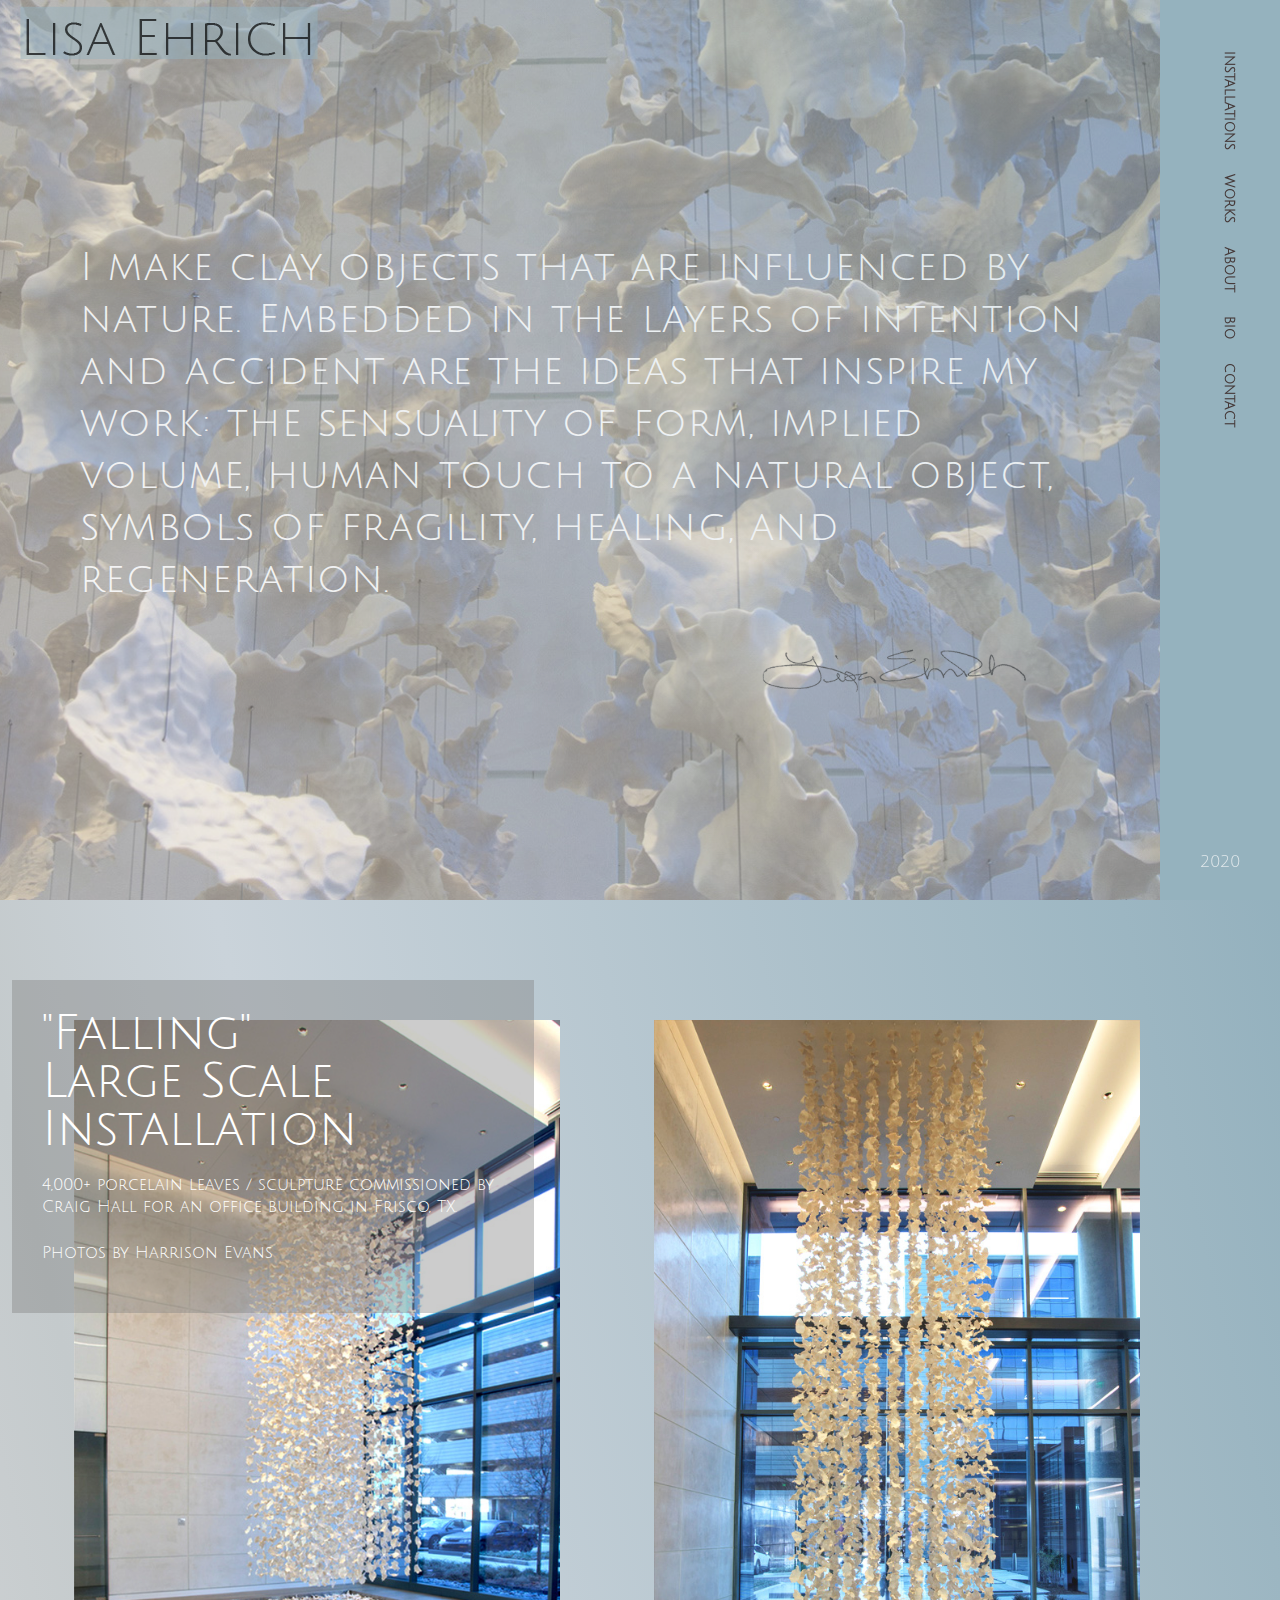
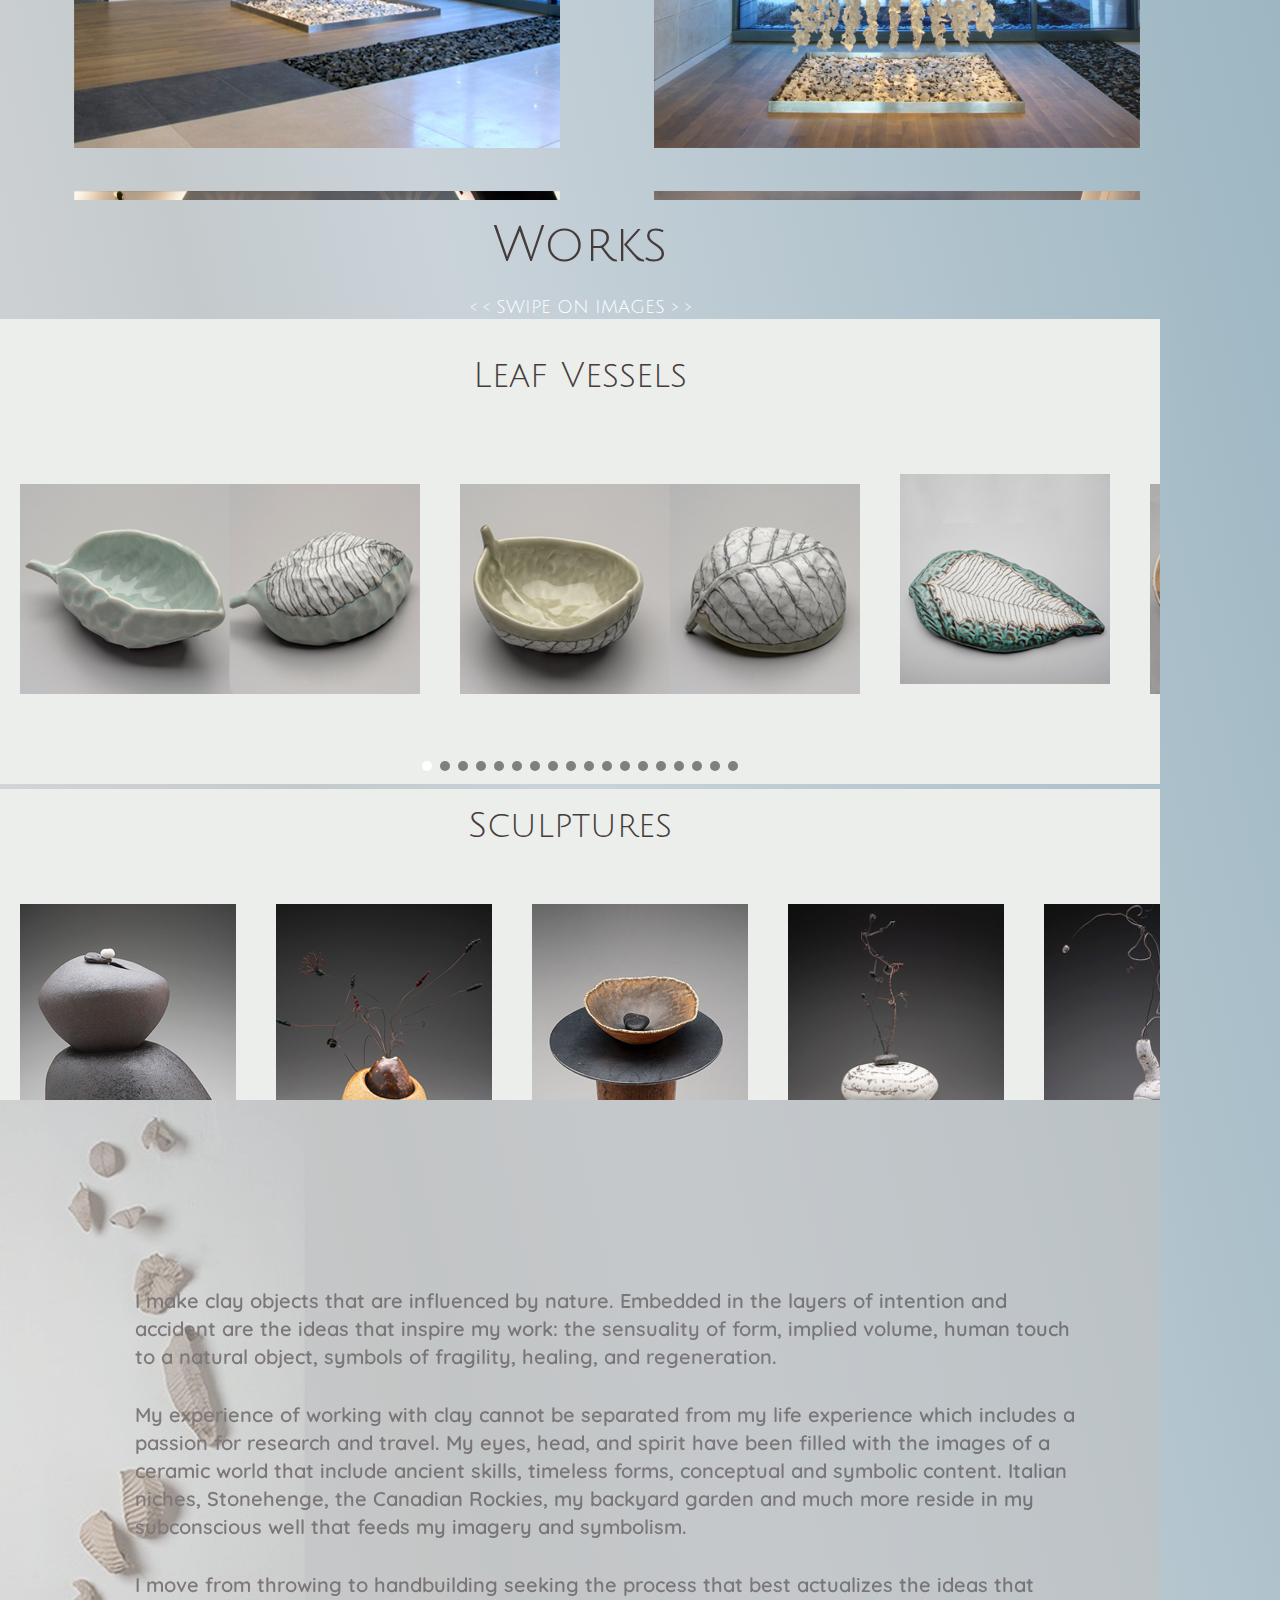
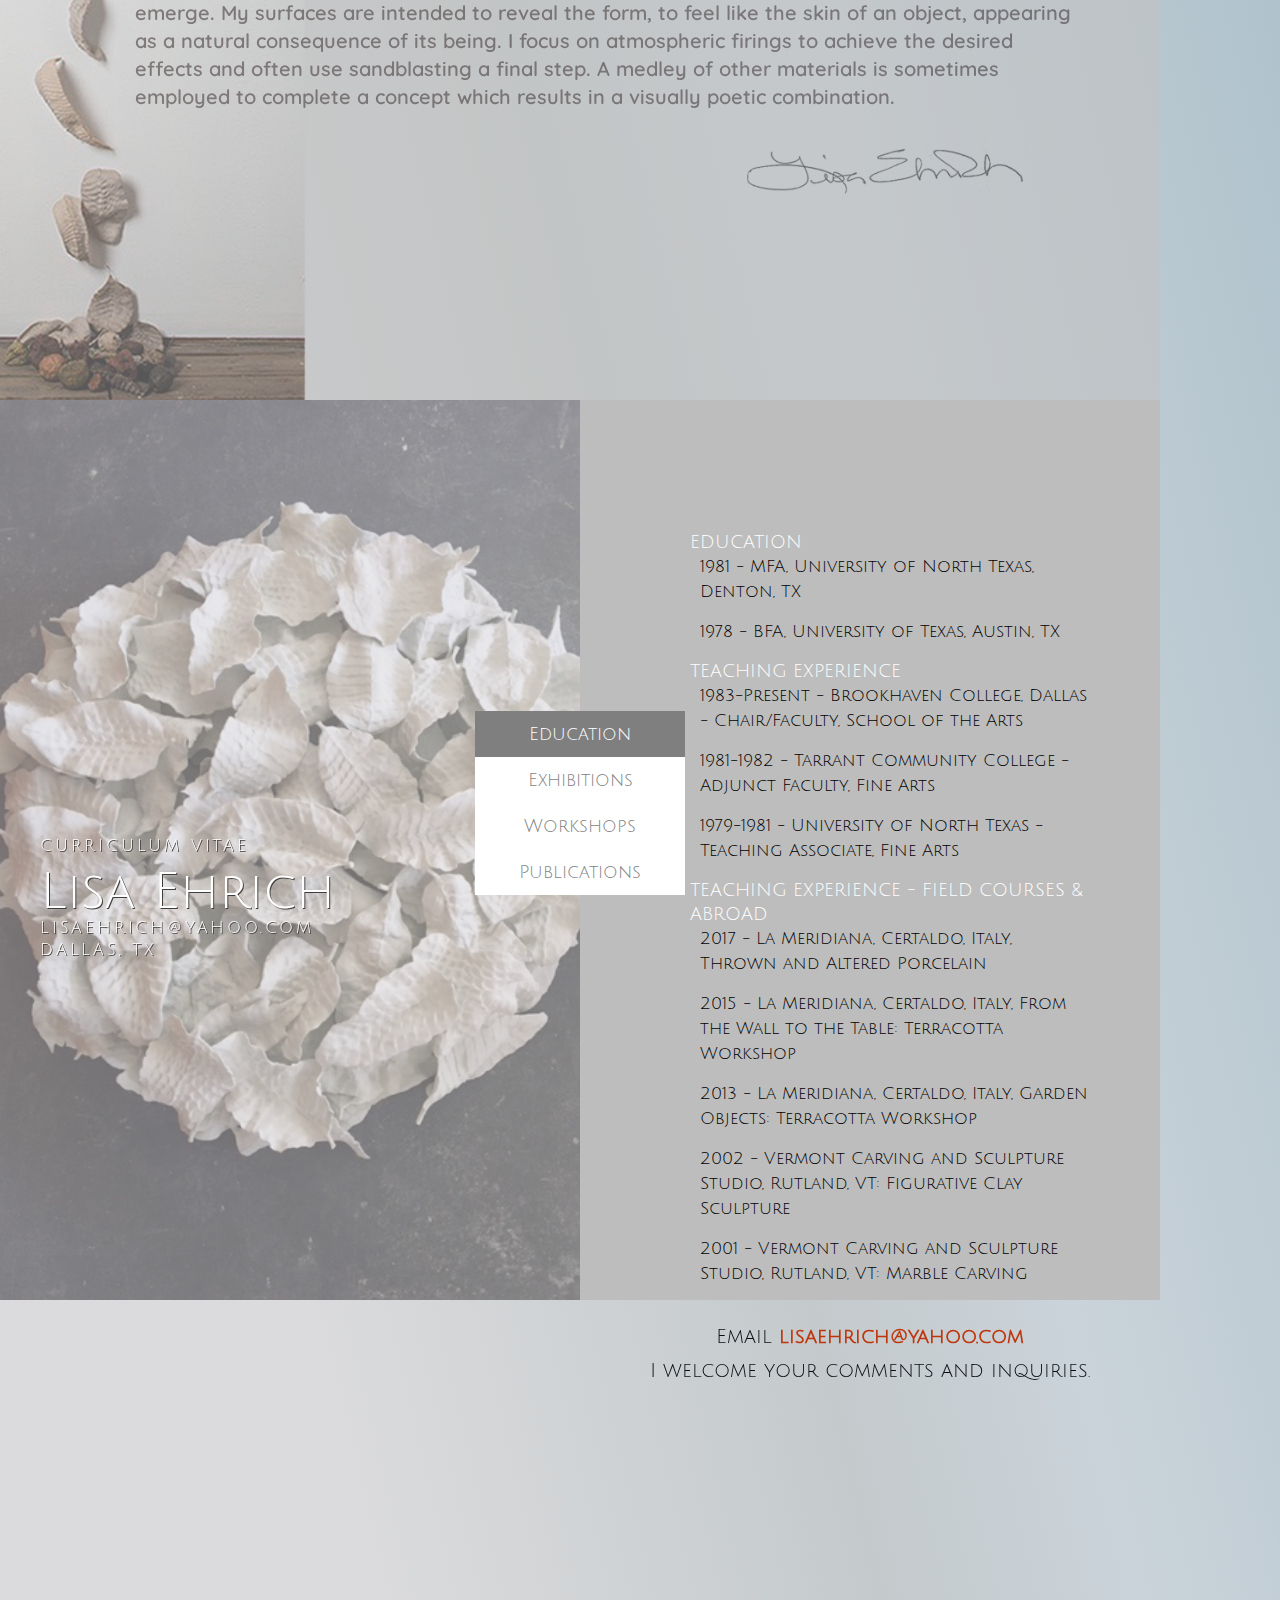
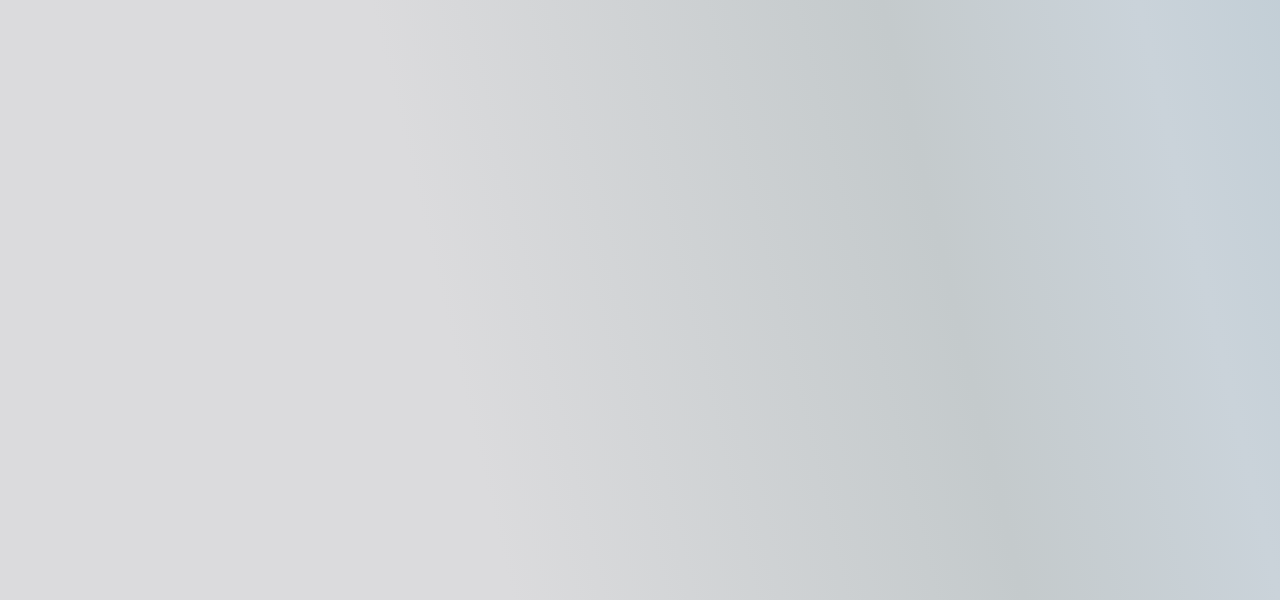
==== commit d0580774: "overflow: hidden" ====
--- a/LisaEhrich/LisaEhrich/index.html
+++ b/LisaEhrich/LisaEhrich/index.html
@@ -13,7 +13,9 @@
     <title>Lisa Ehrich ~ Ceramic Artist</title>
 </head>
 <body class="onepagev6">
-        <div class="preload"></div>
+    <div class="preload">
+        <div class="bg" style="background-image: url(img/LE/fall-home-02.jpg)" alt="falling leaves sculpture by Lisa Ehrich"></div>
+        </div>
         <header class="header right-style">
             <a href="index.html" class="logo-left"><img src="img/LE/lisaehrich-logo-new.png" alt="Lisa Ehrich ~ Ceramic Artist logo" /></a>
             <div class="burger vertical-align"><i></i></div>
@@ -21,7 +23,7 @@
                 <nav class="right-navigation">
                     <div class="transform-wrap">
                         <ul class="menu-scrol">
-                              <li><a href="#home" data-rel="0">home</a></li>
+                            <li><a href="#home" data-rel="0"></a></li>
                             <li><a href="#installations" data-rel="1">installations</a></li>
                             <li><a href="#works" data-rel="2">works</a></li>
                             <li><a href="#about" data-rel="3">about</a></li>
@@ -45,123 +47,124 @@
                         </div>
                     </div>
                 </div>
-            </div>      
+            </div>
             <div class="project-section full-h2-section full-scroll-section" id="installations" data-rel="1">
-                <div class="exhibit-wrap"> 
-                    <div class="exhibit-desc">
-                        <div class="single2-desc">
-                            <div class="title">"Falling"<br> Large Scale Installation</div>
-                            <div class="simple-text sm">
-                                <p>4,000+ porcelain leaves / sculpture commissioned by Craig Hall for an office building in Frisco, TX.</p>
-                            </div>
-                            <div class="project-author">Photos by Harrison Evans</div>
-                        </div>
-                    </div>
-                    <div class="exhibit-showcase">
-                        <div class="col-50 col">
-                            <div class="exhibit-image">
-                                <img src="img/LE/fall-install-01.jpg" alt="falling installation">
-                            </div>
-                        </div>
-                        <div class="col-50 col">
-                            <div class="exhibit-image">
-                                <img src="img/LE/fall-install-02.jpg" alt="falling installation">
-                            </div>
-                        </div>
-                        <div class="col-50 col">
-                            <div class="exhibit-image">
-                                <img src="img/LE/fall-install-04.jpg" alt="falling installation">
-                            </div>
-                        </div>
-                        <div class="col-50 col">
-                            <div class="exhibit-image">
-                                <img src="img/LE/fall-install-07.jpg" alt="falling installation">
-                            </div>
-                        </div>
-                        <div class="col-50 col">
-                            <div class="exhibit-image">
-                                <img src="img/LE/fall-install-06.jpg" alt="falling installation">
-                            </div>
-                        </div>
-                        <div class="col-50 col">
-                            <div class="exhibit-image">
-                                <img src="img/LE/fall-install-10.jpg" alt="falling installation">
-                            </div>
-                        </div>
-                    </div>
-                </div>
-                <div class="exhibit-wrap bg-black">
-                    <div class="exhibit-desc">
-                       <div class="single2-desc">
-                            <div class="title">"Life Cycle"</div>
-                            <div class="property">Porcelain Leaves / sculpture</div>
-                                 <hr />
-                           <div class="sub-title">2.2.2. Seoul-Dallas-Seoul</div>
-                            <div class="sub-title">Tong-In Gallery, Seoul, Korea</div>
-                            <div class="project-author">Keun Joong Kim + Sun Doo Kim <br />Lisa Ehrich + Rick Mawell<br />Hyun Ju Chung + Chong Keun Chu</div>
-                        </div>
-                    </div>
-                    <div class="exhibit-showcase">
-                        <div class="col-100 col">
-                            <div class="exhibit-image wide">
-                                <img src="img/LE/Life-Cycle222-wide-2.jpg" alt="falling installation">
-                            </div>
-                        </div>
-                        <div class="col-50 col">
-                            <div class="exhibit-image">
-                                <img src="img/LE/lifecycle-01.jpg" alt="falling installation">
-                            </div>
-                        </div>
-                        <div class="col-50 col">
-                            <div class="exhibit-image">
-                                <img src="img/LE/lifecycle-02.jpg" alt="falling installation">
-                            </div>
-                        </div>
-                    </div>
-                </div>    
-                <div class="exhibit-wrap">
-                    <div class="exhibit-desc">
-                        <div class="single2-desc">
-                            <div class="title">Season of <br />Change</div>
-                            <div class="sub-title">Porcelain & Stoneware</div>
-                            <div class="sub-title">9' x 6' x 7"</div>
-                        </div>
-                    </div>
-                    <div class="exhibit-showcase" style="margin-top:-20%;">
-                        <div class="col-40 col">
-                            <div class="exhibit-image">
-                                <img src="img/LE/season-change-01.jpg" alt="season change installation" style="width: 80%;">
-                            </div>
-                        </div>
-                        <div class="col-60 col">
-                            <div class="exhibit-image">
-                                <img src="img/LE/season-change-02.jpg" alt="season change installation">
-                            </div>
-                        </div>
-                    </div> 
-                </div>                      
-                <div class="exhibit-wrap bg-black">
-                    <div class="exhibit-desc">
-                        <div class="single2-desc">
-                            <div class="title">Drawing<br /> from Nature</div>
-                            <div class="sub-title">Porcelain & Steel Band</div>
-                            <div class="project-author">11' x 2' x 2'</div>
-                        </div>
-                    </div>
-                    <div class="exhibit-showcase" style="margin-top:-20%;">
-                        <div class="col-50 col">
-                            <div class="exhibit-image">
-                                <img src="img/LE/drawing-nature-01.jpg" alt="season change installation">
-                            </div>
-                        </div>
-                        <div class="col-50 col">
-                            <div class="exhibit-image">
-                                <img src="img/LE/drawnature-detail2.jpg" alt="season change installation">
-                            </div>
-                        </div>
-                    </div>
-                </div>                       
-                <div class="exhibit-wrap bg-grey3">
+                <div class="main-content no-padd">
+                    <div class="exhibit-wrap">
+                        <div class="exhibit-desc">
+                            <div class="single2-desc">
+                                <div class="title">"Falling"<br> Large Scale Installation</div>
+                                <div class="simple-text sm">
+                                    <p>4,000+ porcelain leaves / sculpture commissioned by Craig Hall for an office building in Frisco, TX.</p>
+                                </div>
+                                <div class="project-author">Photos by Harrison Evans</div>
+                            </div>
+                        </div>
+                        <div class="exhibit-showcase">
+                            <div class="col-50 col">
+                                <div class="exhibit-image">
+                                    <img src="img/LE/fall-install-01.jpg" alt="falling installation">
+                                </div>
+                            </div>
+                            <div class="col-50 col">
+                                <div class="exhibit-image">
+                                    <img src="img/LE/fall-install-02.jpg" alt="falling installation">
+                                </div>
+                            </div>
+                            <div class="col-50 col">
+                                <div class="exhibit-image">
+                                    <img src="img/LE/fall-install-04.jpg" alt="falling installation">
+                                </div>
+                            </div>
+                            <div class="col-50 col">
+                                <div class="exhibit-image">
+                                    <img src="img/LE/fall-install-07.jpg" alt="falling installation">
+                                </div>
+                            </div>
+                            <div class="col-50 col">
+                                <div class="exhibit-image">
+                                    <img src="img/LE/fall-install-06.jpg" alt="falling installation">
+                                </div>
+                            </div>
+                            <div class="col-50 col">
+                                <div class="exhibit-image">
+                                    <img src="img/LE/fall-install-10.jpg" alt="falling installation">
+                                </div>
+                            </div>
+                        </div>
+                    </div>
+                    <div class="exhibit-wrap bg-black">
+                        <div class="exhibit-desc">
+                            <div class="single2-desc">
+                                <div class="title">"Life Cycle"</div>
+                                <div class="property">Porcelain Leaves / sculpture</div>
+                                <hr />
+                                <div class="sub-title">2.2.2. Seoul-Dallas-Seoul</div>
+                                <div class="sub-title">Tong-In Gallery, Seoul, Korea</div>
+                                <div class="project-author">Keun Joong Kim + Sun Doo Kim <br />Lisa Ehrich + Rick Mawell<br />Hyun Ju Chung + Chong Keun Chu</div>
+                            </div>
+                        </div>
+                        <div class="exhibit-showcase">
+                            <div class="col-100 col">
+                                <div class="exhibit-image wide">
+                                    <img src="img/LE/Life-Cycle222-wide-2.jpg" alt="falling installation">
+                                </div>
+                            </div>
+                            <div class="col-50 col">
+                                <div class="exhibit-image">
+                                    <img src="img/LE/lifecycle-01.jpg" alt="falling installation">
+                                </div>
+                            </div>
+                            <div class="col-50 col">
+                                <div class="exhibit-image">
+                                    <img src="img/LE/lifecycle-02.jpg" alt="falling installation">
+                                </div>
+                            </div>
+                        </div>
+                    </div>
+                    <div class="exhibit-wrap">
+                        <div class="exhibit-desc">
+                            <div class="single2-desc">
+                                <div class="title">Season of <br />Change</div>
+                                <div class="sub-title">Porcelain & Stoneware</div>
+                                <div class="sub-title">9' x 6' x 7"</div>
+                            </div>
+                        </div>
+                        <div class="exhibit-showcase" style="margin-top:-20%;">
+                            <div class="col-40 col">
+                                <div class="exhibit-image">
+                                    <img src="img/LE/season-change-01.jpg" alt="season change installation" style="width: 80%;">
+                                </div>
+                            </div>
+                            <div class="col-60 col">
+                                <div class="exhibit-image">
+                                    <img src="img/LE/season-change-02.jpg" alt="season change installation">
+                                </div>
+                            </div>
+                        </div>
+                    </div>
+                    <div class="exhibit-wrap bg-black">
+                        <div class="exhibit-desc">
+                            <div class="single2-desc">
+                                <div class="title">Drawing<br /> from Nature</div>
+                                <div class="sub-title">Porcelain & Steel Band</div>
+                                <div class="project-author">11' x 2' x 2'</div>
+                            </div>
+                        </div>
+                        <div class="exhibit-showcase" style="margin-top:-20%;">
+                            <div class="col-50 col">
+                                <div class="exhibit-image">
+                                    <img src="img/LE/drawing-nature-01.jpg" alt="season change installation">
+                                </div>
+                            </div>
+                            <div class="col-50 col">
+                                <div class="exhibit-image">
+                                    <img src="img/LE/drawnature-detail2.jpg" alt="season change installation">
+                                </div>
+                            </div>
+                        </div>
+                    </div>
+                    <div class="exhibit-wrap bg-grey3">
                         <div class="exhibit-desc">
                             <div class="single2-desc">
                                 <div class="title">Black Cloud</div>
@@ -186,9 +189,10 @@
                                 </div>
                             </div>
                         </div>
-                    </div>              
+                    </div>
+                </div>
             </div>
-        <div class="works-section full-h2-section full-scroll-section" id="works" data-rel="2">
+            <div class="works-section full-h2-section full-scroll-section" id="works" data-rel="2">
                 <div class="main-content no-padd">
                     <div class="container">
                         <div class="title-counter no-padd">
@@ -808,21 +812,21 @@
                 </div>
             </div>
         </section>
-    
-    <ul class="nav-page-pagination right">
-        <li data-rel="0" class="active"><span></span></li>
-        <li data-rel="1"><span></span></li>
-        <li data-rel="2"><span></span></li>
-        <li data-rel="3"><span></span></li>
-        <li data-rel="4"><span></span></li>
-        <li data-rel="5"><span></span></li>      
-    </ul>
-    <script src="js/jquery.min.js"></script>
-    <script src="js/swiper.jquery.min.js"></script>
-    <script src="js/isotope.pkgd.min.js"></script>
-    <script src="js/scrollreveal.min.js"></script>
-    <script src="js/jquery.mousewheel.min.js"></script>
-    <script src="js/all.js"></script>
+
+        <ul class="nav-page-pagination right">
+            <li data-rel="0" class="active"><span></span></li>
+            <li data-rel="1"><span></span></li>
+            <li data-rel="2"><span></span></li>
+            <li data-rel="3"><span></span></li>
+            <li data-rel="4"><span></span></li>
+            <li data-rel="5"><span></span></li>
+        </ul>
+        <script src="js/jquery.min.js"></script>
+        <script src="js/swiper.jquery.min.js"></script>
+        <script src="js/isotope.pkgd.min.js"></script>
+        <script src="js/scrollreveal.min.js"></script>
+        <script src="js/jquery.mousewheel.min.js"></script>
+        <script src="js/all.js"></script>
 
 </body>
 </html>	--- a/LisaEhrich/LisaEhrich/css/newstyle-copy.css
+++ b/LisaEhrich/LisaEhrich/css/newstyle-copy.css
@@ -52,7 +52,6 @@
 .section-fullpage { position: relative; padding: 70px 0px 80px; }
 .section-fullpage.full { height: 1080px; height: 100vmin; min-height: 800px; }
 .full-h-section { height: 700px; height: 100vmin; min-height: 650px; }
-.full-h2-section { height: 100%; overflow: auto; position: absolute; top: 0; left: 0; right: 0px; bottom: 0px; }
 .top-padd{ padding-top:30px; }
 .content-bg { padding: 160px 0px 180px; position: relative; }
 .main-baner-align { padding-top: 0px; position: relative; width: 100%; display: table; min-height:100vmin; height: 100%; }
@@ -157,15 +156,7 @@
 .full-scroll-section { position: relative; width: 100%; }
 .wrapper-full-scroll { -webkit-transition: all 1s ease-out; -moz-transition: all 1s ease-out; transition: all 1s ease-out; padding-top: 90px; }
 .scroll-fade.padd { left: 90px; right: 90px; width: auto; }
-.over-wrap-hidden { height: 100vmin; position: relative; width: 100%; }
-
-@media (max-width: 1200px) {
-.project-title { left: 30px; top: 30px; right: 30px; }
-.project-title .title, .project-title.sm .title, .project-title.lg .title { font-size: 30px; line-height: 40px; }
-.project-title .sub-title { margin-bottom: 10px; }
-.height-lg { height: 600px; }
-.height-md { height: 300px; }
-}
+
 
 @media (max-width: 992px) {
 .project-item .layer-bg-3 { opacity: 1; }
@@ -193,11 +184,10 @@
 .project-title .title, .project-title.sm .title, .project-title.lg .title { font-size: 20px; line-height: 26px; }
 .project-title .sub-title { font-size: 11px; }
 }
-	/*********************************/
-	/*  23.PROJECT list slider  = WORKS **********/
-	/*******************************************/
+/*********************************/
+/*  23.PROJECT list slider  = WORKS */
+/************************************/
 .main-list-content { position: relative; width: 100%; overflow: hidden; padding: 0px 0px 60px 0px; }
-
 .title-counter .title { padding-bottom: 25px; padding-top: 20px; }
 .title-counter.no-padd { padding-bottom: 0px; text-align: center; position: relative; }
 
@@ -232,9 +222,9 @@
 .slider-list-gallery { position: relative; float: left; width: 100%; padding-left: 300px; background: #eceeeb; padding-left: 0px; margin-bottom: 5px; }
 .first-list .slider-list-desc { top: auto; padding: 40px 0px 0px 0px; }
 .sub-title { font-size: 18px; line-height: 24px; text-transform: uppercase; display: block; color: #fff; }
-	/*************************************/
-	/* 25. SERVICE PAGE = BIOGRAPHY     */
-	/************************************/
+/*************************************/
+/* 25. SERVICE PAGE = BIOGRAPHY     */
+/************************************/
 .mobile-toggle-slide { text-align: center; position: relative; margin: 0 auto; width: 100%; }
 .slide-lidt-text { position: relative; width: 100%; display: none; padding: 0px 20px; height: 50px; border: 2px solid #d2d2d3; line-height: 46px; margin: 0 auto 30px; cursor: pointer; }
 .slide-lidt-text i { position: absolute; right: 20px; top: 0px; }
@@ -261,7 +251,6 @@
 .service-caption .sub-title { font-size: 16px; line-height: 22px; letter-spacing: 2.8px; padding-bottom: 10px; }
 .right .service-caption { text-align: right; padding: 0px 65px 0px 110px; }
 .left .service-desc { padding: 130px 260px 95px 110px; }
-
 .main-baner-align.padd-bottom { padding-bottom: 95px; }
 
 @media (max-width: 1700px) {
@@ -342,7 +331,7 @@
 	.single2-slider { padding: 0px 0px 0px 120px; -webkit-transition: all 0.35s ease-out; -moz-transition: all 0.35s ease-out; transition: all 0.35s ease-out; }
 	/*.single-desc { z-index: 5; color: #fff; position: absolute; }
 		.single-desc .folow span { font-size: 12px; font-weight: 700; color: rgba(255, 255, 255, 0.3); letter-spacing: 1.4px; text-transform: uppercase; }
-	*/.single2-desc { background: rgba(127, 127, 127, 0.40); padding: 30px; width:40%; color: #fff; -webkit-transition: all 0.55s ease-out; -moz-transition: all 0.55s ease-out; transition: all 0.55s ease-out; }
+	*/.single2-desc { background: rgba(127, 127, 127, 0.40); padding: 30px; width:45%; color: #fff; -webkit-transition: all 0.55s ease-out; -moz-transition: all 0.55s ease-out; transition: all 0.55s ease-out; }
 		.single2-desc .title { font-size: 60px; line-height: 60px; display: block; min-width: 607px; padding-bottom: 20px; }
 		.single2-desc .simple-text { padding-bottom: 25px; }
 	.project-author { color: #fff; font-size: 16px; line-height: 20px; display: block; margin-bottom: 20px; }
@@ -392,7 +381,7 @@
 .right-navigation { position: fixed; right: 0px; top: 0px; width: 120px; height: 100%; background: #95b2be; z-index: 500; -webkit-transition: all 0.35s ease-out; -moz-transition: all 0.35s ease-out; transition: all 0.35s ease-out; }
 .right-navigation .folow { padding-top: 50px; text-align: center; }
 	.right-navigation .menu-scrol { position: relative; text-align: center; width: 100%; height: 100%; right: 0px; margin: 0px !important; top: 0px; padding: 60px 5%; }
-.right-navigation .menu-scrol li { display: block; margin-right: 2rem; width: auto; height: auto; float: left; }
+.right-navigation .menu-scrol li { display: block; margin-right: 1.5rem; width: auto; height: auto; float: left; }
 .right-navigation .menu-scrol li a { font-size: 16px; font-weight: 600; font-family: 'Julius Sans One', sans-serif; text-transform: uppercase; color: #463b3b; position: relative; display: block; }
 .right-navigation .menu-scrol li a:hover, .right-navigation ul li a.active { color: #c9d2d9; }
 .right-navigation .copy { position: absolute; left: 0px; width: 100%; bottom: 60px; text-align: center; font-size: 16px; color: rgba(255, 254, 254, 0.7); }
@@ -401,19 +390,24 @@
 .folow.grey a { color: #62666d; margin: 0 10px; }
 .folow.grey a:after { color: #fff; }
 .wrapper-full-scroll { padding-top: 66px; }
+.full-h2-section { position: relative; width: 100%; overflow-y: auto; opacity: 1; visibility: visible; -webkit-transition: all 1s ease-out; -moz-transition: all 1s ease-out; transition: all 1s ease-out; }
+
 .full-section { background-image: linear-gradient(to top right, #dbdbdd 20%, #c4cacc 40%, #cad3da 50%, #89aab8 100% ); }
 .full-section-wrap { background-image: linear-gradient(to top right, #dbdbdd 20%, #c4cacc 40%, #cad3da 50%, #89aab8 100% ); }
 .full-section { position: relative; width: 100%; opacity: 0; visibility: hidden; -webkit-transition: all 1s ease-out; -moz-transition: all 1s ease-out; transition: all 1s ease-out; }
+/*.full-h2-section { height: 100%; position: absolute; top: 0; left: 0; right: 0px; bottom: 0px; }*/
+
+
 .pub-caption { font-family: 'Quicksand', sans-serif; padding: 0px 0px 0px 0px; line-height: 22px; }
-full-section {-webkit-overflow-scrolling: touch; -ms-overflow-style: none; }
+/*.full-section {-webkit-overflow-scrolling: touch; -ms-overflow-style: none; }*/
 .full-section-wrap { padding-right: 120px; }
 .full-section-wrap.wrapper-full-scroll { padding-top: 0px; }
 .title-h1 { font-size: 60px; line-height: 70px; text-align: left; color: #fff; letter-spacing: 1.2px; }
 .scroll-down-section { -webkit-transform: rotate(90deg); -moz-transform: rotate(90deg); -ms-transform: rotate(90deg); transform: rotate(90deg); font-size: 14px; line-height: 14px; color: rgba(255, 255, 255, 0.5); width: auto; position: absolute; left: 40px; bottom: 130px; cursor: pointer; -webkit-transition: all 0.35s ease-out; -moz-transition: all 0.35s ease-out; transition: all 0.35s ease-out; }
 .scroll-down-section:hover { color: #fff; }
 /* ----- [ Exhibit-section ] -----*/
-.exhibit-container { position: relative; width: 100%; height: 100%; padding: 0px; overflow-y: visible; }
-.exhibit-wrap { position: relative; display: inline-block; width: 100%; padding-top: 80px; padding-bottom: 50px; }
+.exhibit-container { position: relative; width: 100%; height: 100%; padding: 0px; overflow-y: auto; }
+.exhibit-wrap { position: relative; display: inline-block; padding-top: 80px; padding-bottom: 50px; overflow: hidden; }
 .exhibit-desc { position: relative; top: 2%; left: 1%; z-index: 5; -webkit-transition: all 0.55s ease-out; -moz-transition: all 0.55s ease-out; transition: all 0.55s ease-out; } 
 .exhibit-desc .artist { display: block; text-align: left; }
 .exhibit-desc .title { font-size: 48px; line-height: 48px; display: block; }
@@ -422,8 +416,9 @@
 .property { font-size: 44px; text-align: left; margin-bottom: 1%;  }
 .margin-60 { margin: 60px 0px; }
 .artist { font-size: 16px; line-height: 24px; }
-.exhibit-showcase { position: relative; margin-top: -20%; text-align: right; }
-.exhibit-image, .exhibit-image-wide { position: relative; display: inline-block; width: 80%; }
+.exhibit-showcase { position: relative; margin-top: -27%; text-align: right; }
+.exhibit-image img, .exhibit-image-wide img { position: relative; display: inline-block; width: 90%; text-align: right; }
+
 .exhibit-size { display: block; font-size: 18px; text-align: left; }
 .home-layer.bg { opacity: 0.7; left: 0px; bottom: 0px; }
 .about-layer.bg, .bio-layer.bg { opacity: 0.6; background-size: cover; left: 0px; bottom: 0px; background-position: 50% 50%; }
@@ -436,9 +431,9 @@
 	.contact-item .title-h2 { font-size: 20px; line-height: 34px; color: #080e13; }
 	.contact-item a { color: #bf360c; font-weight: 700; }
 .contact-form-wrap { text-align: center; padding: 5px 5px 5px 5px ; }
+.photo-size img{ text-align: center; width: 50%; height: auto; }	
+
 .full-section.active { opacity: 1; visibility: visible; }
-.photo-size img{ text-align: center; width: 50%; height: auto; }	
-
 	/****************************************/
 	/*             MEDIA                   */
 	/***************************************/
@@ -540,7 +535,7 @@
 		.artist { font-size: 15px; line-height: 18px; letter-spacing: inherit; }
 		.col { padding: 6px; }
 		.close-nav-bar.type-2 { top: 80px; margin: 0px; }
-		.single2-desc, .single2-desc.close { padding: 13px; max-width: 80%; }
+		.single2-desc, .single2-desc.close { padding: 13px; width: 80%; }
 		.single2-slider { height: 550px; }
 		.single-title .title { font-size: 20px; line-height: 24px; }
 		.simple-text.sm p { font-size: 13px; line-height: 18px; }
